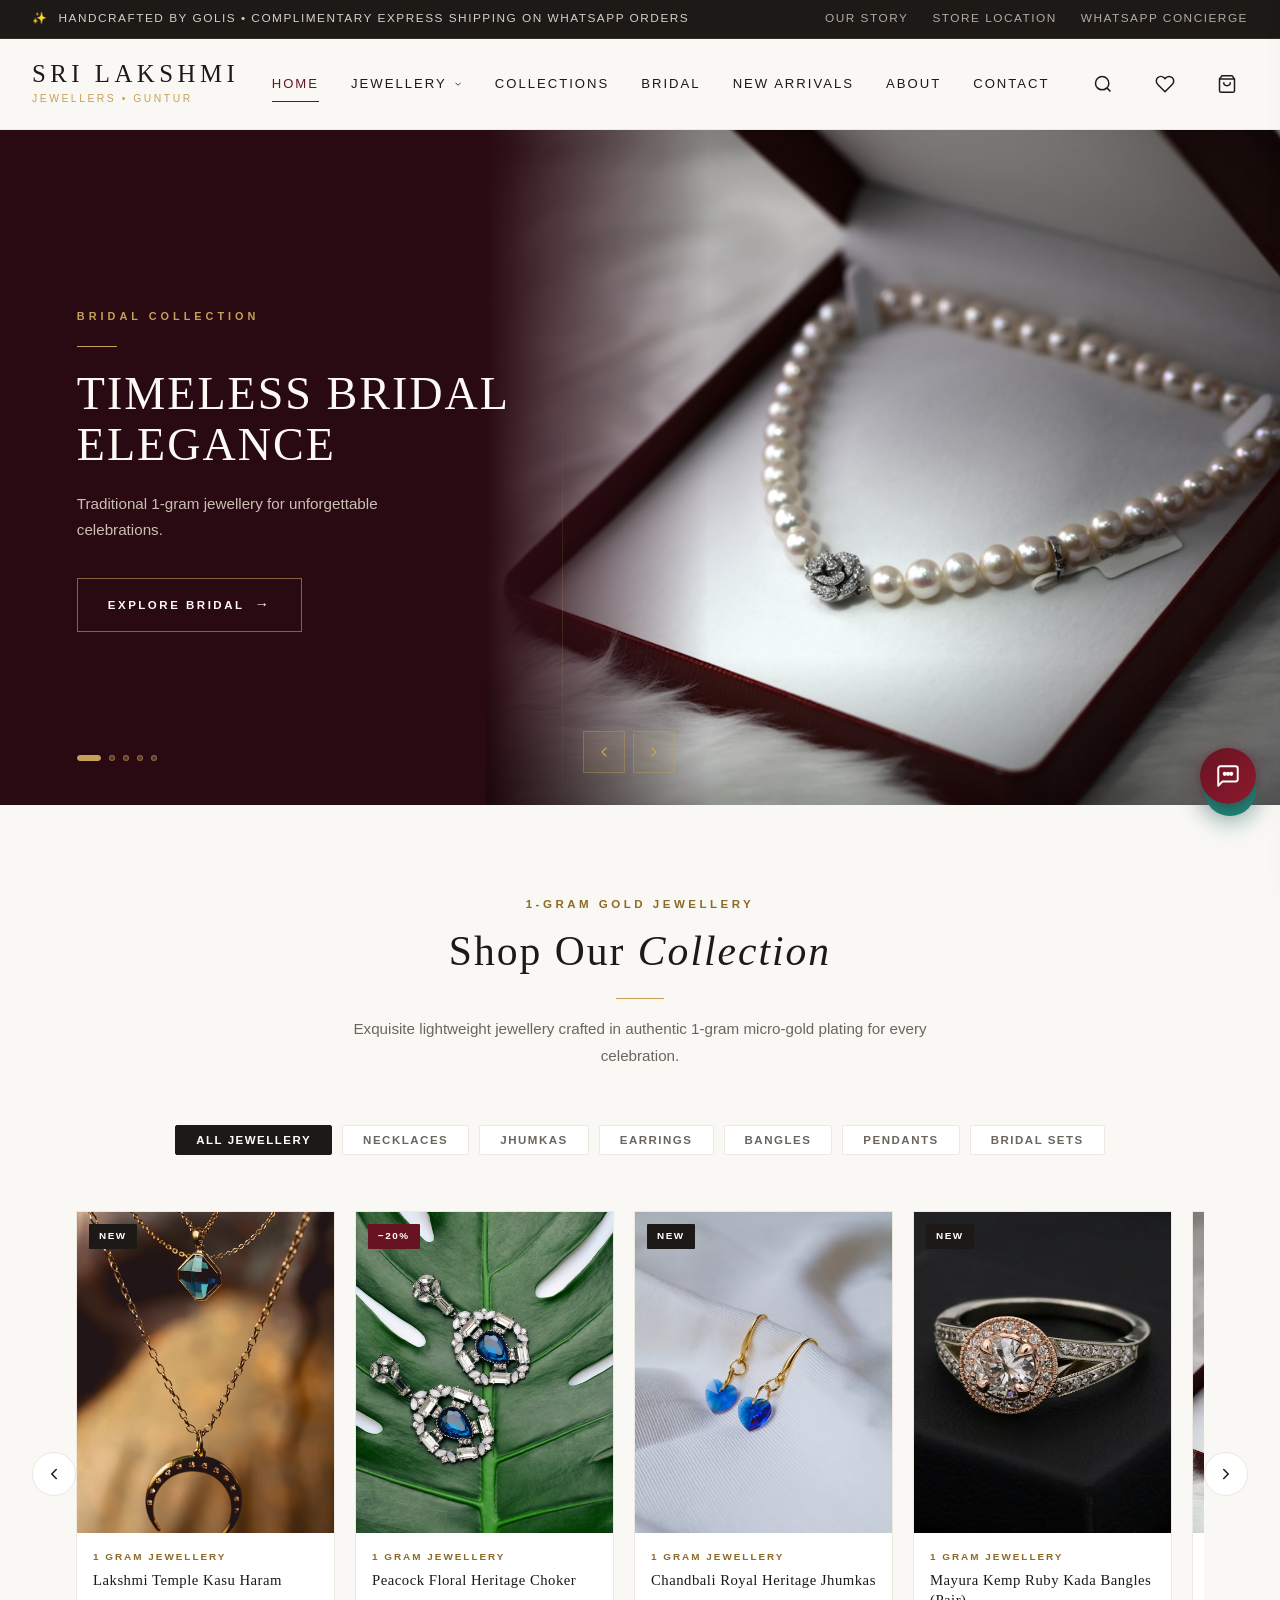
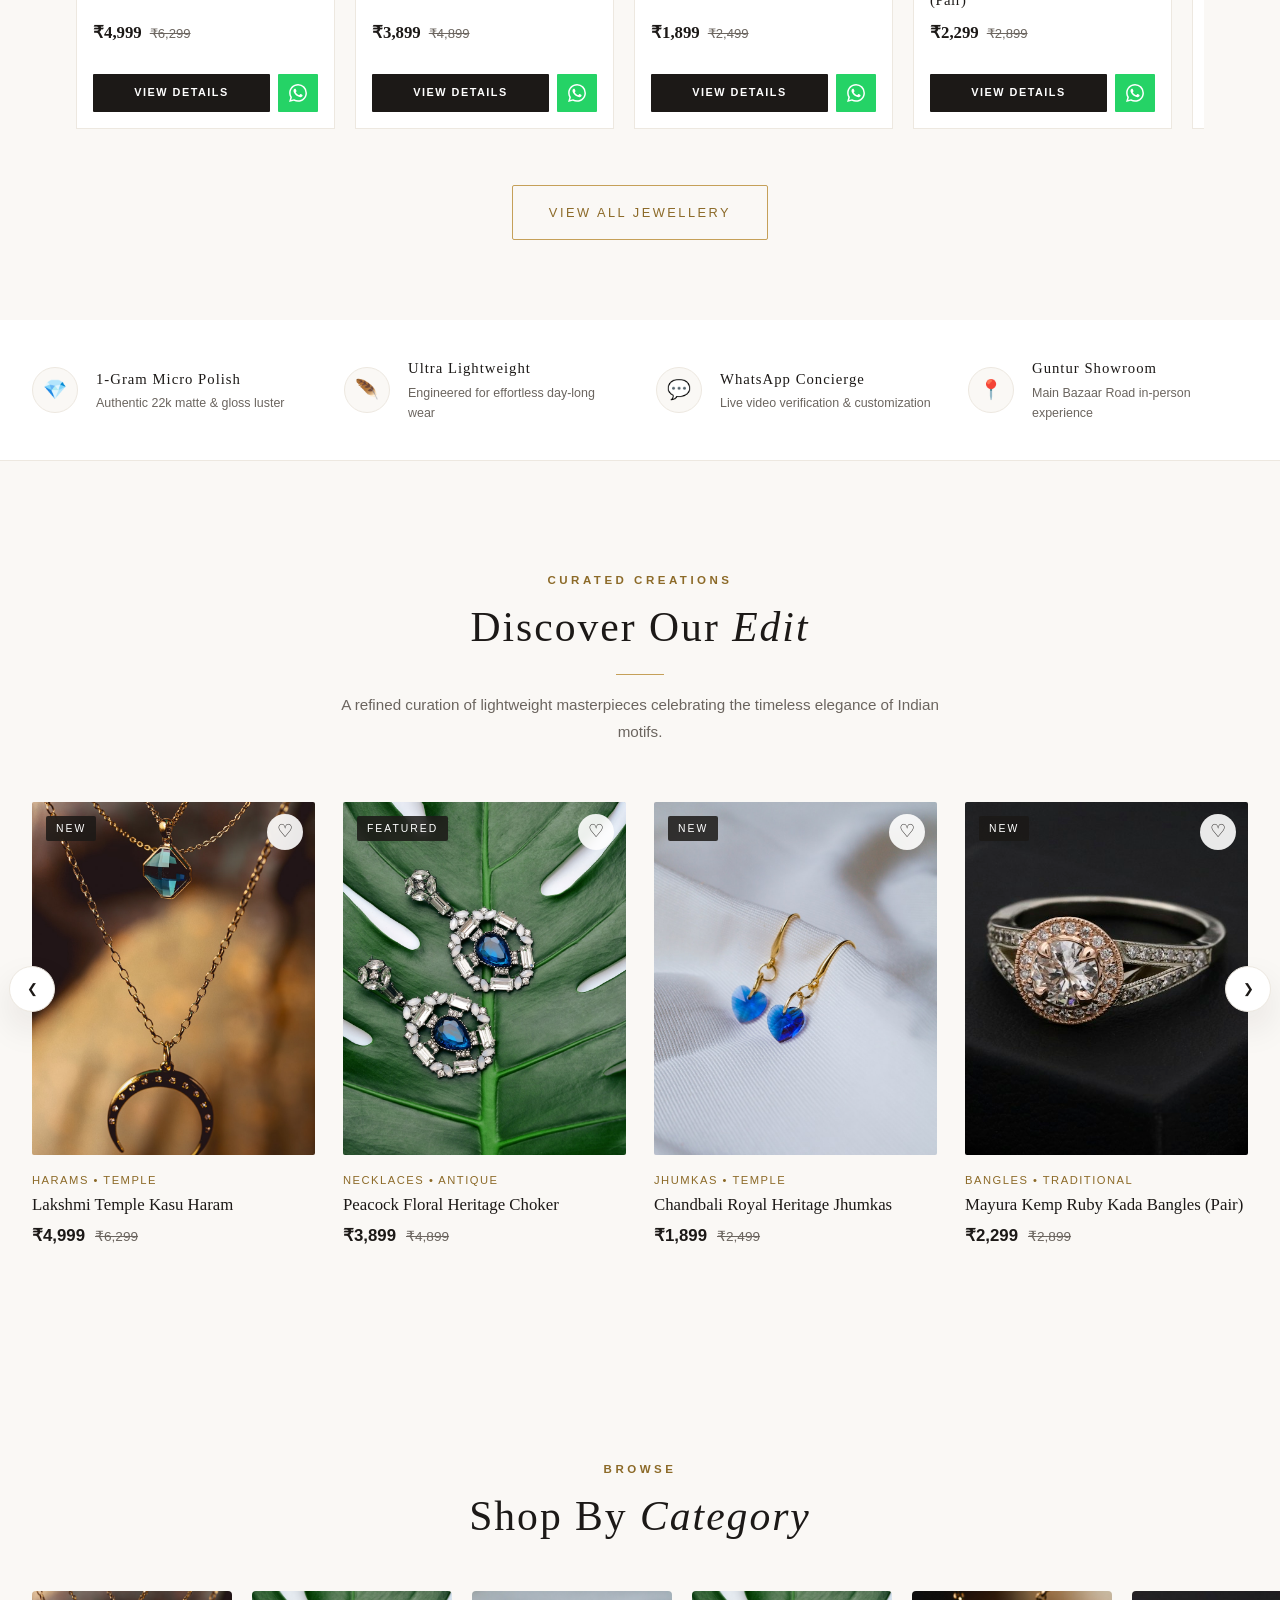
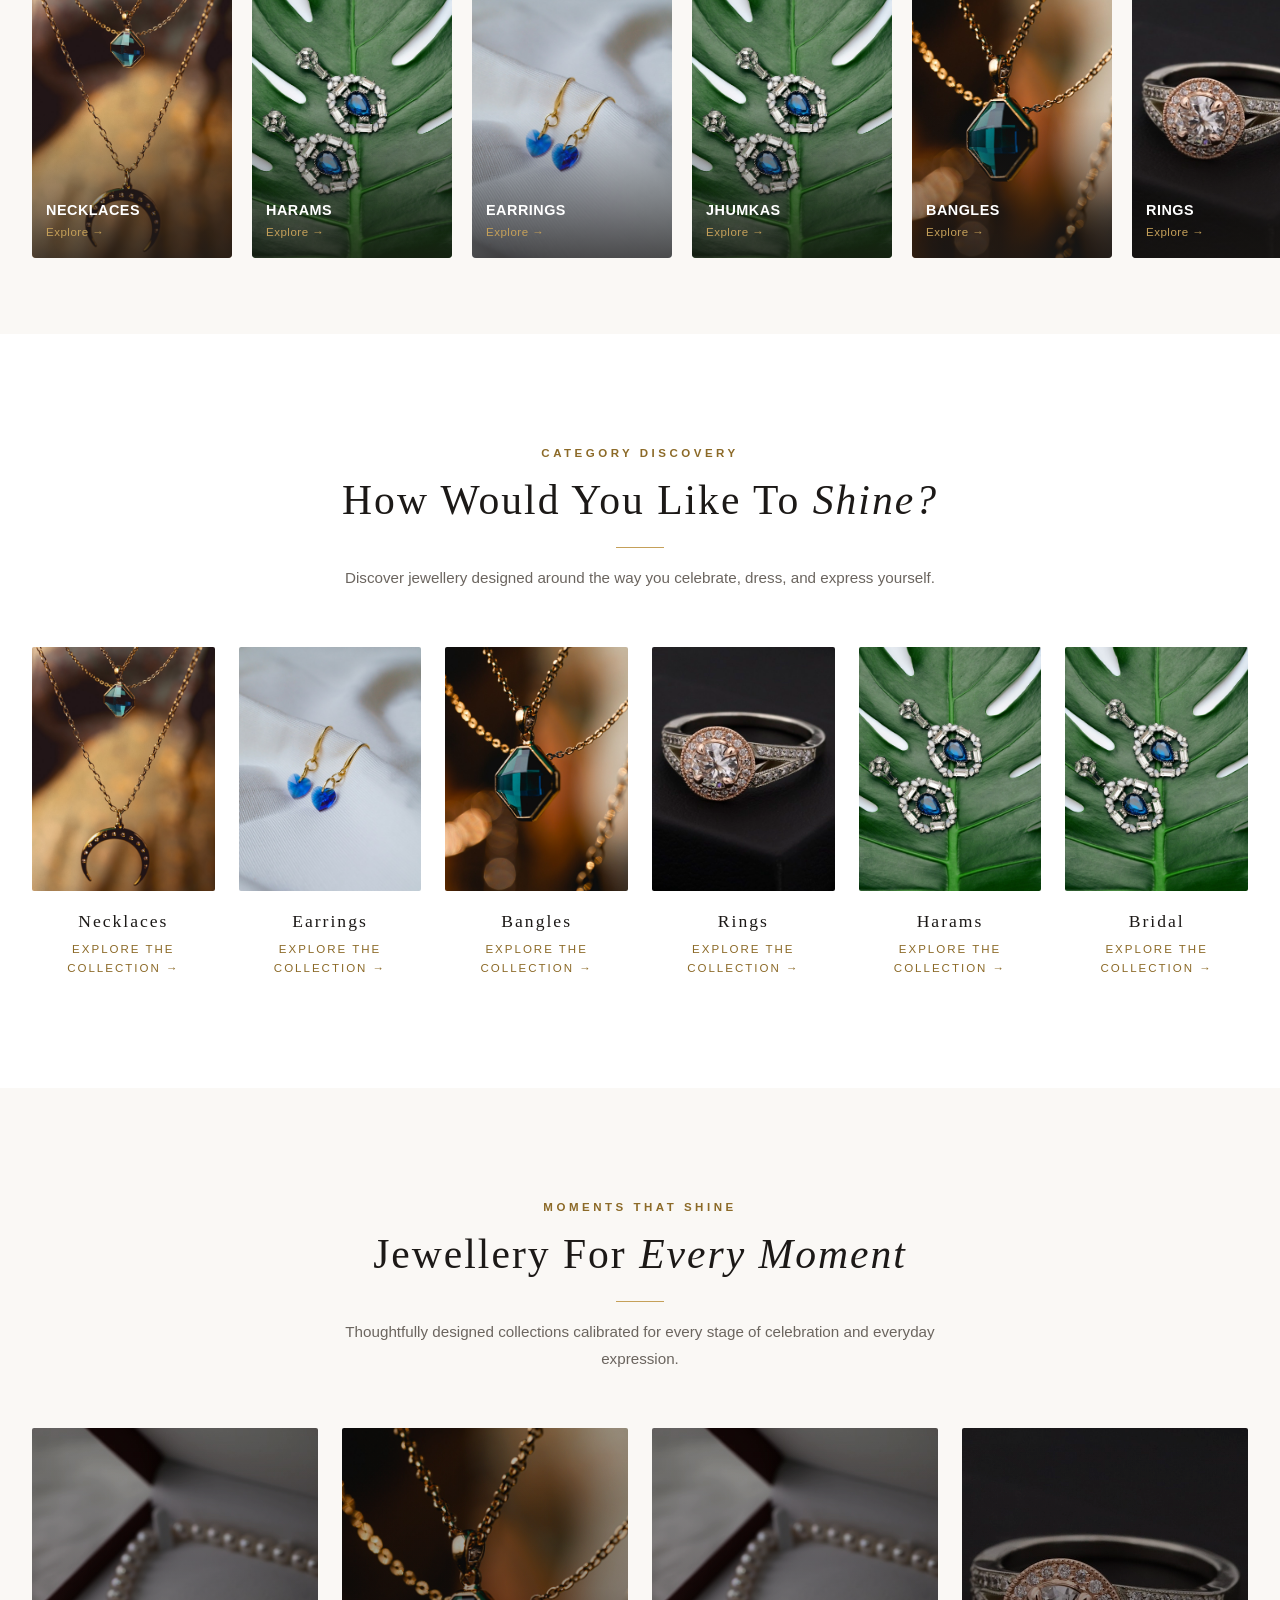
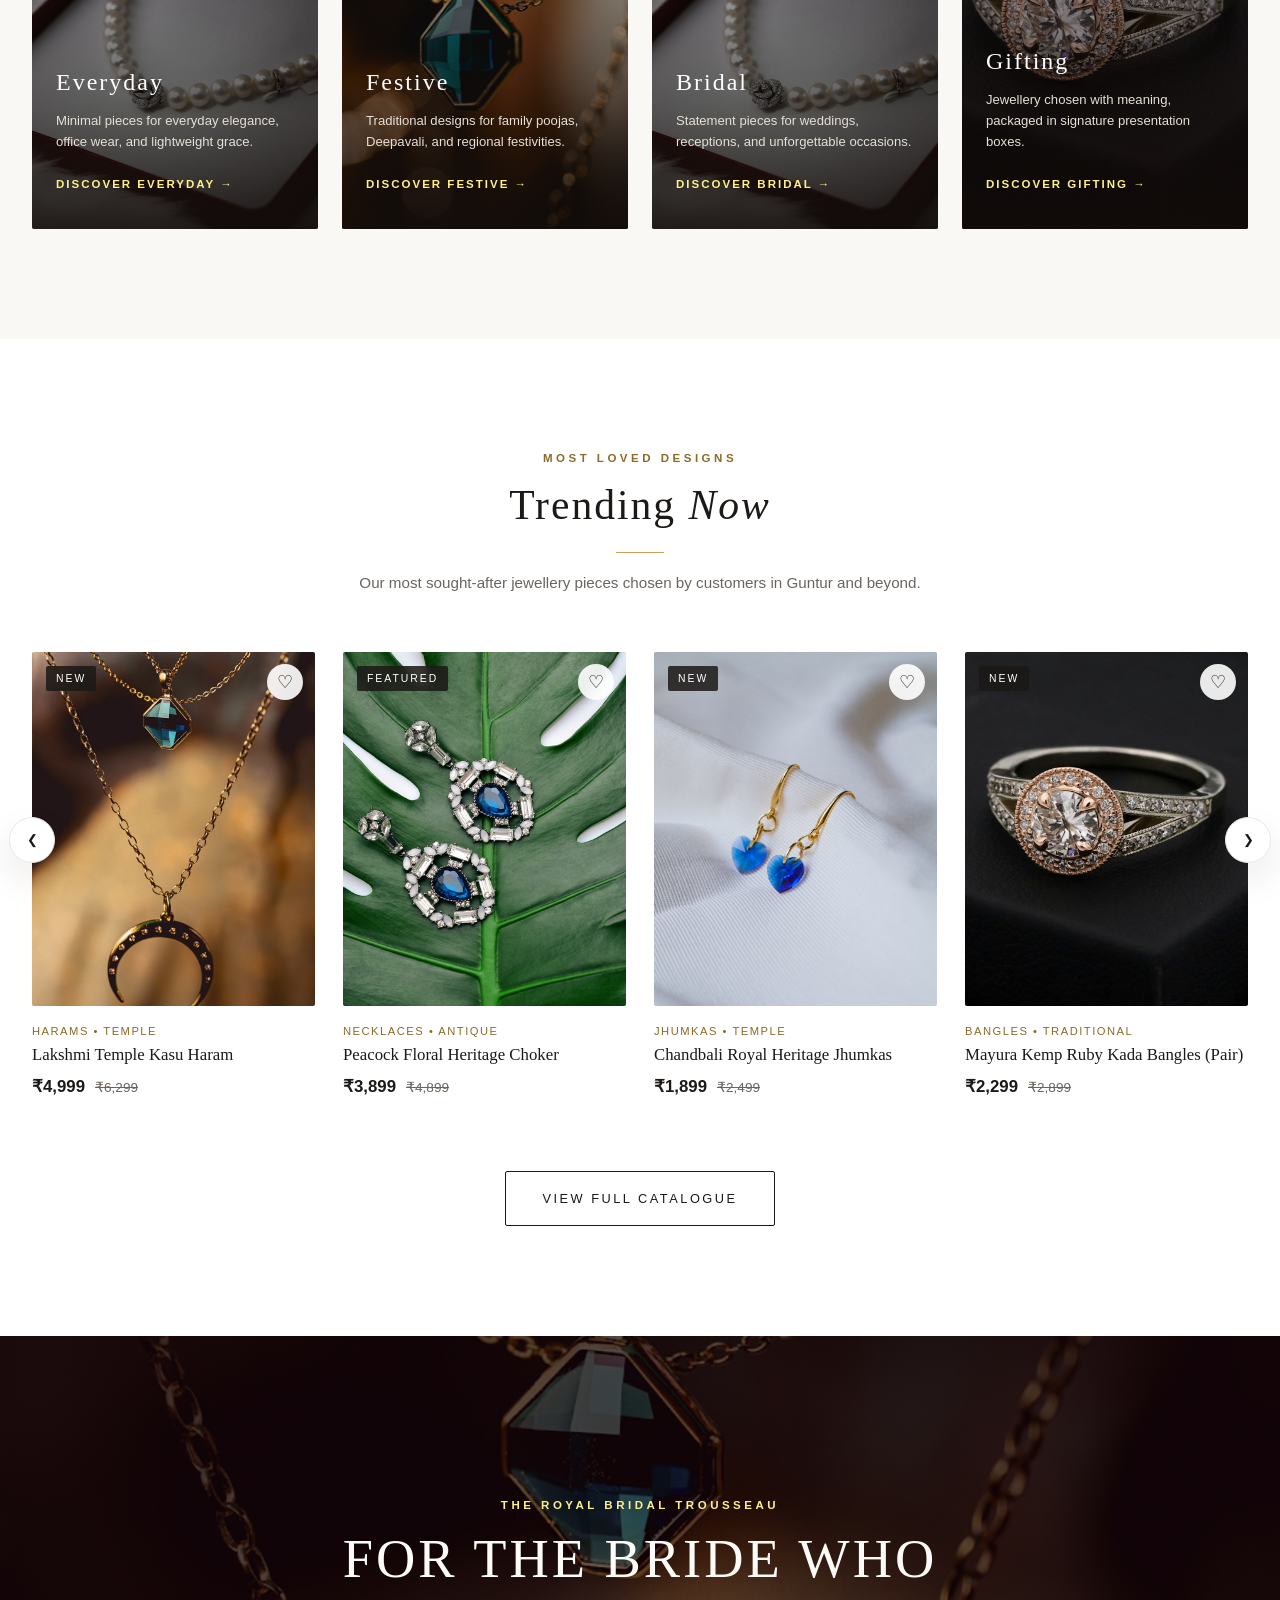
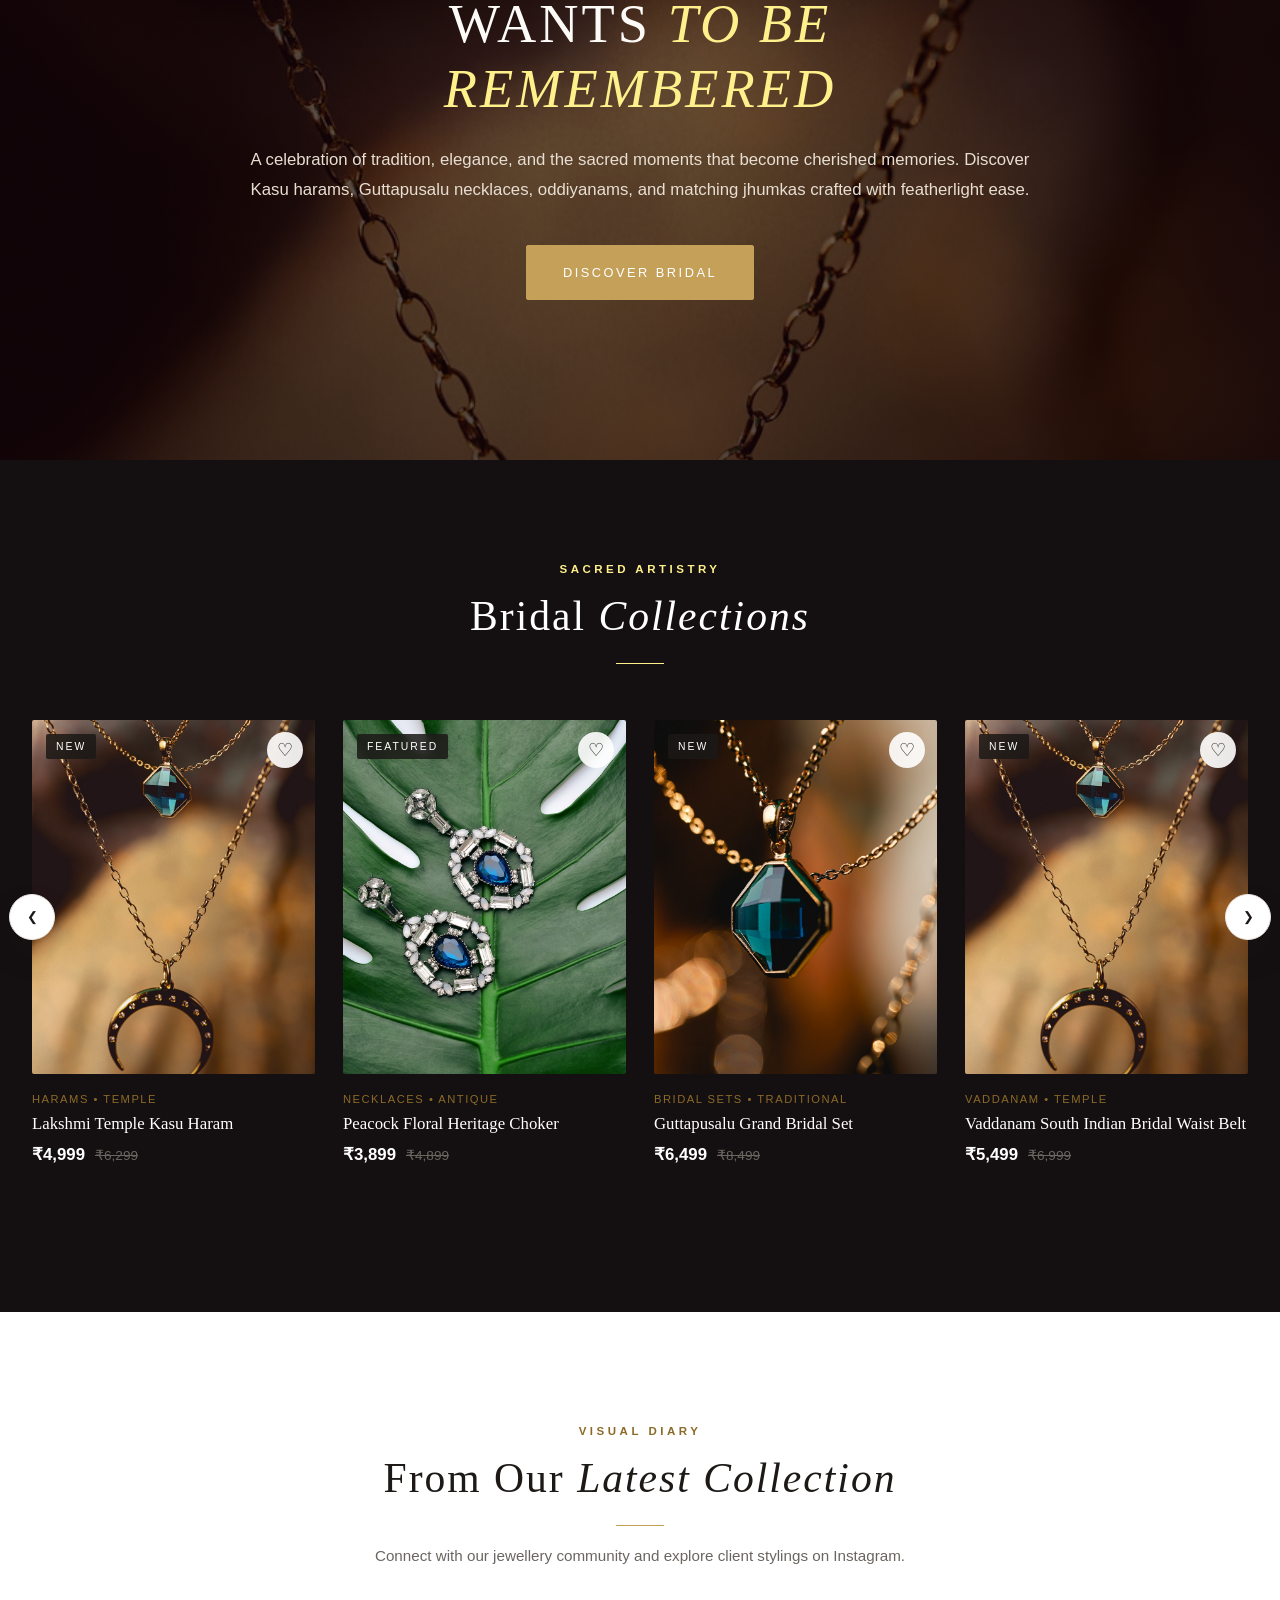
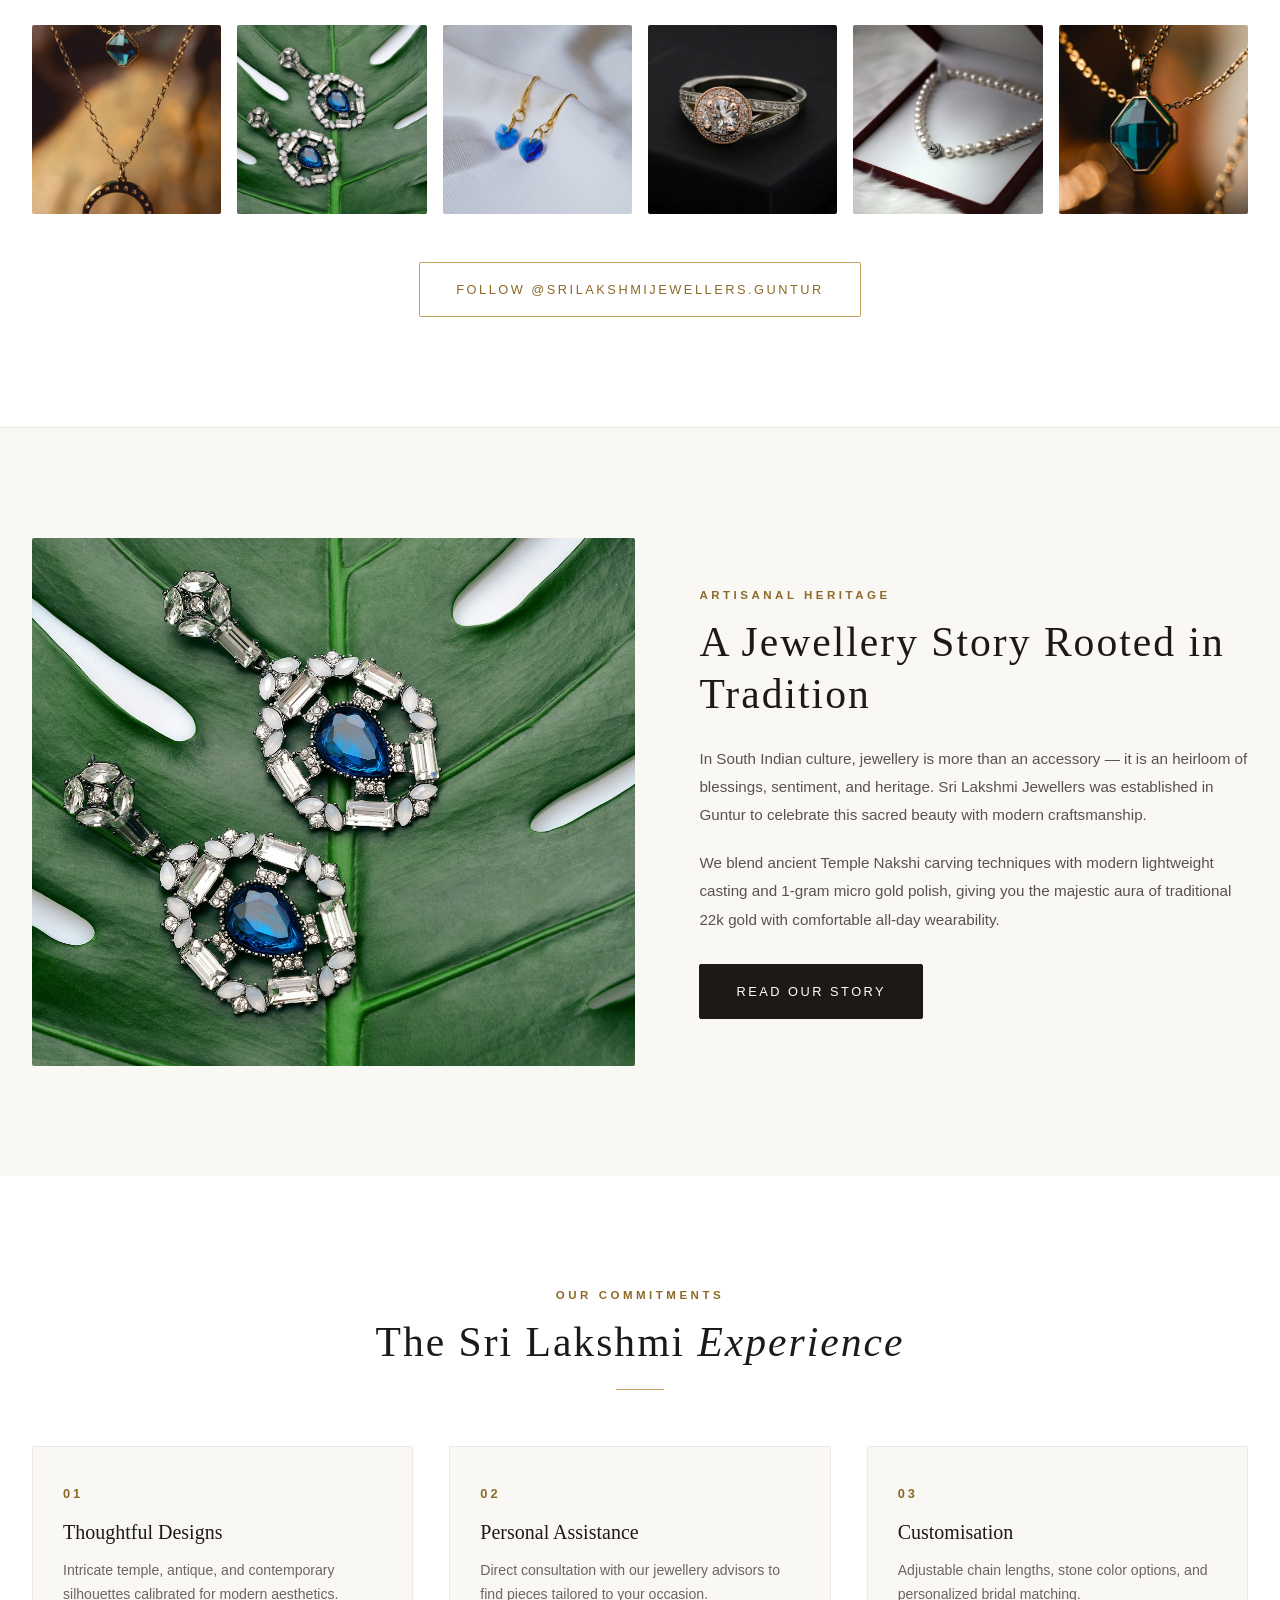
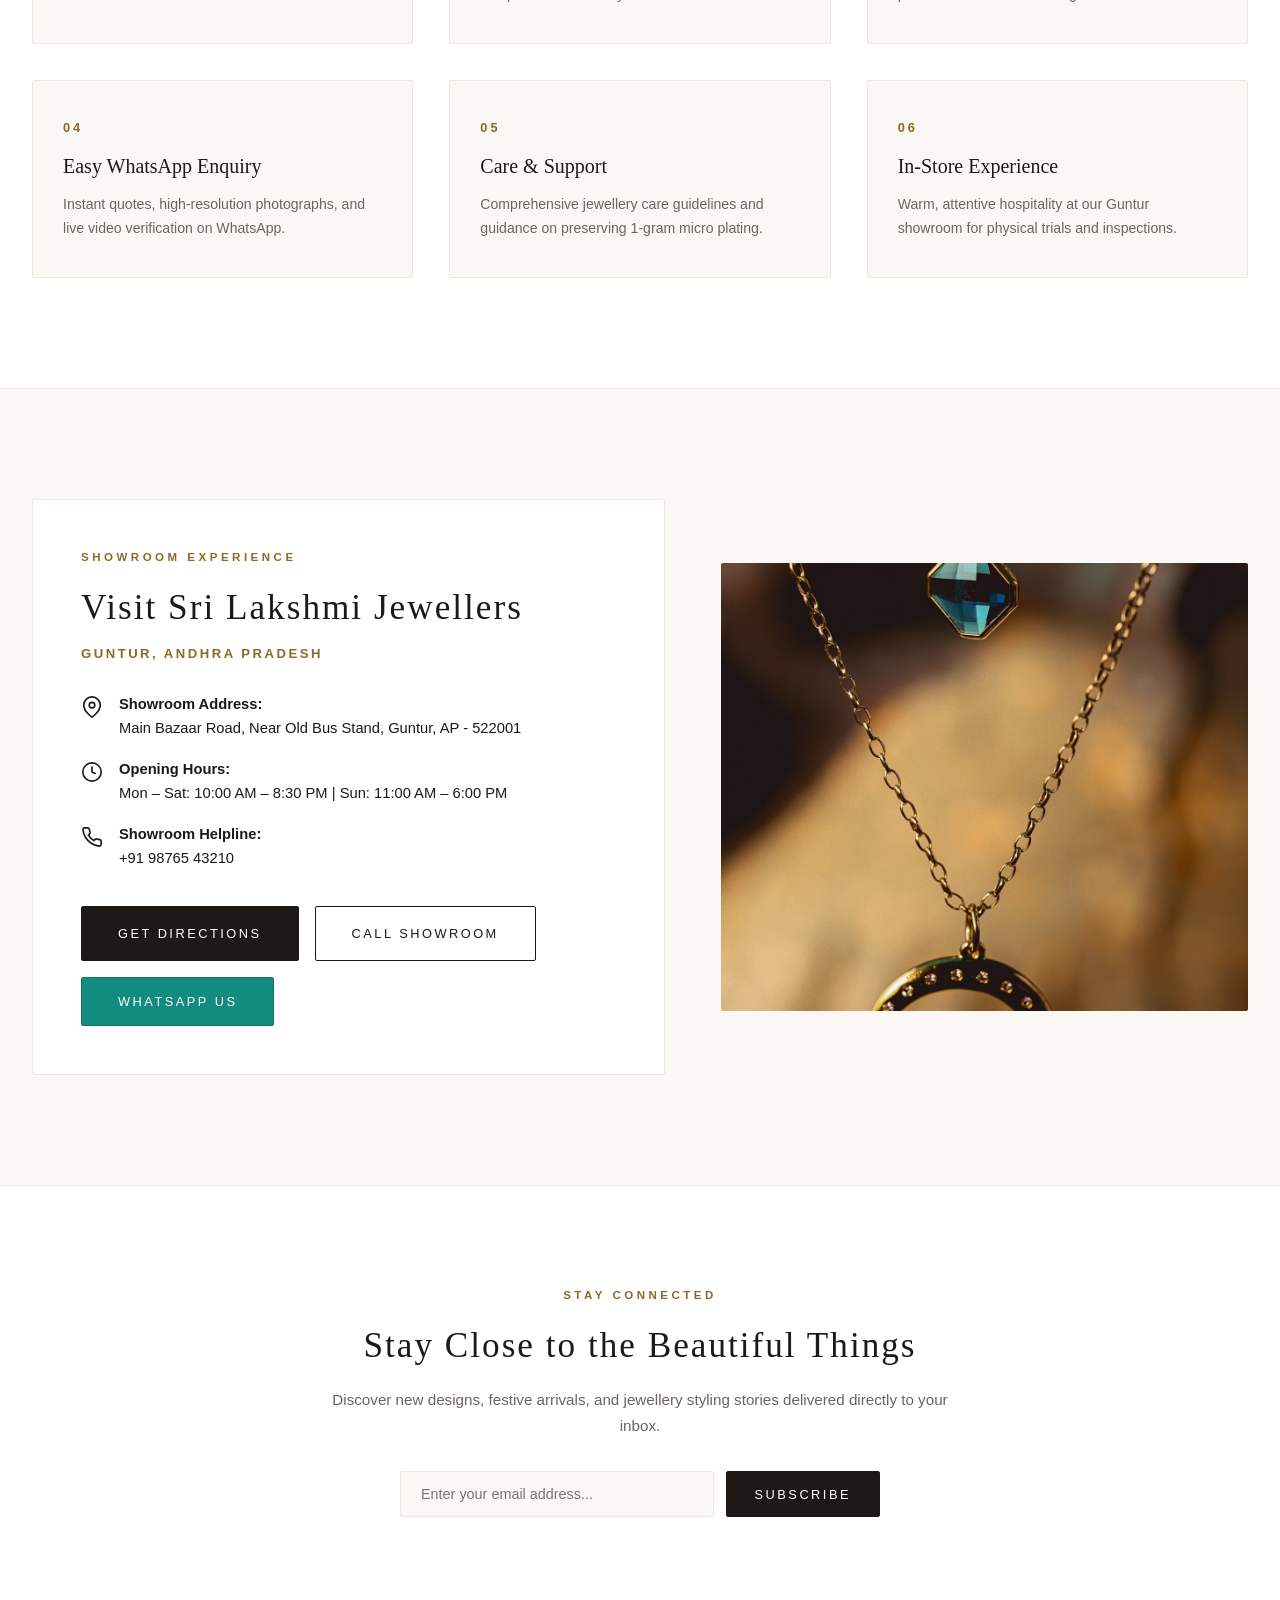
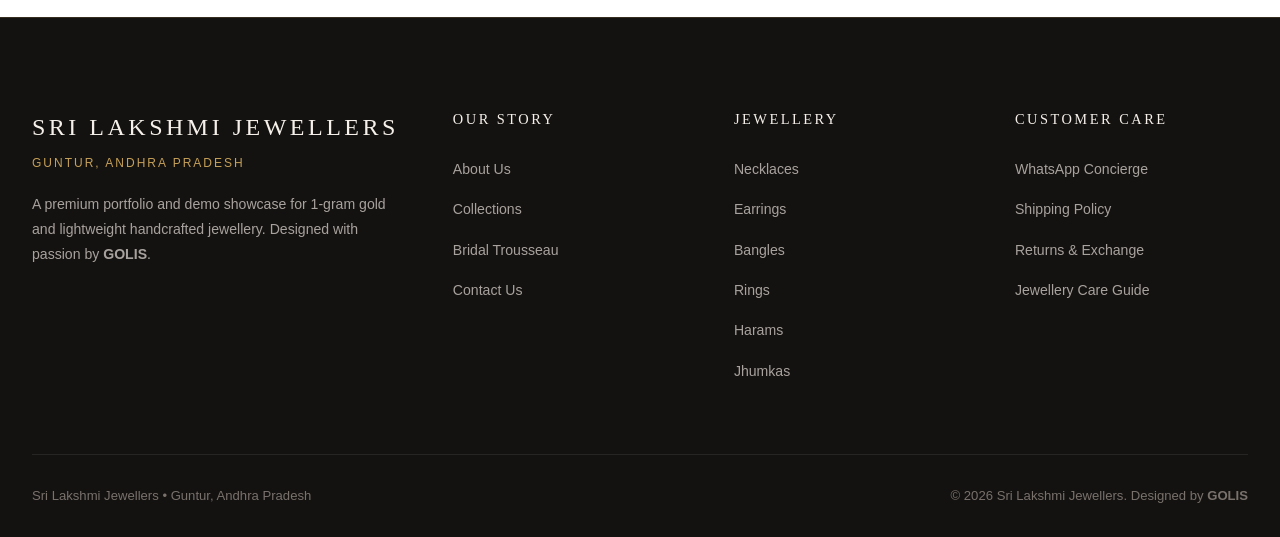
==== index.html @ 7b5bec9e "feat: premium jewellery hero carousel + Shop Our Collection product carousel - Replace generic hero " ====
<!DOCTYPE html>
<html lang="en">
<head>
    <meta charset="UTF-8">
    <meta name="viewport" content="width=device-width, initial-scale=1.0">
    <title>Sri Lakshmi Jewellers | 1-Gram & Lightweight Jewellery in Guntur</title>
    <meta name="description" content="Discover high-end 1-gram gold and lightweight handcrafted jewellery at Sri Lakshmi Jewellers in Guntur. Explore necklaces, harams, jhumkas, bridal sets, and temple designs.">
    
    <!-- Open Graph -->
    <meta property="og:title" content="Sri Lakshmi Jewellers | 1-Gram & Lightweight Jewellery in Guntur">
    <meta property="og:description" content="Timeless Indian luxury jewellery crafted for every celebration.">
    <meta property="og:type" content="website">
    <meta property="og:image" content="images/hero/hero-banner.jpg">
    <link rel="canonical" href="https://srilakshmijewellers.example.com/">

    <!-- Stylesheets -->
    <link rel="stylesheet" href="css/style.css">
    <link rel="stylesheet" href="css/home.css">
    <link rel="stylesheet" href="css/responsive.css">
    <link rel="stylesheet" href="css/chatbot.css">

    <!-- Schema.org Local Business Structured Data -->
    <script type="application/ld+json">
    {
      "@context": "https://schema.org",
      "@type": "JewelryStore",
      "name": "Sri Lakshmi Jewellers",
      "address": {
        "@type": "PostalAddress",
        "addressLocality": "Guntur",
        "addressRegion": "Andhra Pradesh",
        "addressCountry": "IN"
      },
      "priceRange": "₹₹",
      "currenciesAccepted": "INR"
    }
    </script>
</head>
<body>

    <!-- Top Announcement Bar -->
    <div class="top-bar">
        <div class="container top-bar-inner">
            <div class="top-bar-promo">
                <span>✨</span>
                <span>Handcrafted by GOLIS • Complimentary Express Shipping on WhatsApp Orders</span>
            </div>
            <div class="top-bar-links">
                <a href="about.html">Our Story</a>
                <a href="contact.html">Store Location</a>
                <a href="contact.html">WhatsApp Concierge</a>
            </div>
        </div>
    </div>

    <!-- Sticky Header -->
    <header class="site-header" id="siteHeader">
        <div class="container header-inner">
            <button type="button" class="mobile-nav-toggle" onclick="toggleMobileMenu()" aria-label="Toggle Navigation Menu">
                <svg width="24" height="24" viewBox="0 0 24 24" fill="none" stroke="currentColor" stroke-width="1.8">
                    <line x1="3" y1="12" x2="21" y2="12"></line>
                    <line x1="3" y1="6" x2="21" y2="6"></line>
                    <line x1="3" y1="18" x2="21" y2="18"></line>
                </svg>
            </button>

            <!-- Brand Logo -->
            <a href="index.html" class="brand-logo">
                <span class="brand-name">SRI LAKSHMI</span>
                <span class="brand-tagline">Jewellers • Guntur</span>
            </a>

            <!-- Desktop Navigation -->
            <nav>
                <ul class="nav-menu" id="navMenu">
                    <li class="nav-item">
                        <a href="index.html" class="nav-link active">Home</a>
                    </li>
                    <li class="nav-item nav-item-has-mega">
                        <a href="jewellery.html" class="nav-link">
                            Jewellery
                            <svg width="10" height="10" viewBox="0 0 24 24" fill="none" stroke="currentColor" stroke-width="2"><path d="M6 9l6 6 6-6"/></svg>
                        </a>
                        
                        <!-- Mega Navigation Menu -->
                        <div class="mega-menu">
                            <div class="mega-column">
                                <h4>By Category</h4>
                                <ul>
                                    <li><a href="jewellery.html?category=Necklaces">Necklaces</a></li>
                                    <li><a href="jewellery.html?category=Harams">Harams</a></li>
                                    <li><a href="jewellery.html?category=Chokers">Chokers</a></li>
                                    <li><a href="jewellery.html?category=Earrings">Earrings</a></li>
                                    <li><a href="jewellery.html?category=Jhumkas">Jhumkas</a></li>
                                    <li><a href="jewellery.html?category=Bangles">Bangles</a></li>
                                    <li><a href="jewellery.html?category=Bracelets">Bracelets</a></li>
                                    <li><a href="jewellery.html?category=Rings">Rings</a></li>
                                    <li><a href="jewellery.html?category=Chains">Chains</a></li>
                                    <li><a href="jewellery.html?category=Pendants">Pendants</a></li>
                                    <li><a href="jewellery.html?category=Vaddanam">Vaddanam</a></li>
                                    <li><a href="jewellery.html?category=Bridal%20Sets">Bridal Sets</a></li>
                                </ul>
                            </div>

                            <div class="mega-column">
                                <h4>By Style</h4>
                                <ul>
                                    <li><a href="jewellery.html?style=Traditional">Traditional</a></li>
                                    <li><a href="jewellery.html?style=Temple">Temple Nakshi</a></li>
                                    <li><a href="jewellery.html?style=Antique">Antique Polish</a></li>
                                    <li><a href="jewellery.html?style=Contemporary">Contemporary</a></li>
                                    <li><a href="jewellery.html?style=Modern">Modern Daily</a></li>
                                    <li><a href="jewellery.html?style=Lightweight">Lightweight</a></li>
                                </ul>
                            </div>

                            <div class="mega-column">
                                <h4>By Occasion</h4>
                                <ul>
                                    <li><a href="jewellery.html?occasion=Daily">Daily Wear</a></li>
                                    <li><a href="jewellery.html?occasion=Festive">Festive Poojas</a></li>
                                    <li><a href="jewellery.html?occasion=Wedding">Wedding Grand</a></li>
                                    <li><a href="jewellery.html?occasion=Bridal">Bridal Muhurtham</a></li>
                                    <li><a href="jewellery.html?occasion=Party">Cocktail &amp; Party</a></li>
                                    <li><a href="jewellery.html?occasion=Gifting">Thoughtful Gifting</a></li>
                                </ul>
                            </div>

                            <div class="mega-column">
                                <h4>By Price</h4>
                                <ul>
                                    <li><a href="jewellery.html?price=under_1000">Under ₹1,000</a></li>
                                    <li><a href="jewellery.html?price=1000_2500">₹1,000 – ₹2,500</a></li>
                                    <li><a href="jewellery.html?price=2500_5000">₹2,500 – ₹5,000</a></li>
                                    <li><a href="jewellery.html?price=5000_10000">₹5,000 – ₹10,000</a></li>
                                    <li><a href="jewellery.html?price=above_10000">Above ₹10,000</a></li>
                                </ul>
                            </div>

                            <div class="mega-featured-card">
                                <div class="mega-featured-card-img-wrap">
                                    <img src="images/categories/necklaces.jpg" alt="Bridal Jewellery Collection">
                                </div>
                                <div class="mega-featured-card-body">
                                    <h5>Bridal Collection</h5>
                                    <p>Traditional elegance for your most special moments.</p>
                                    <a href="bridal.html" class="btn btn-outline-gold" style="font-size: 0.7rem; padding: 8px 14px;">Explore Bridal</a>
                                </div>
                            </div>
                        </div>
                    </li>

                    <li class="nav-item">
                        <a href="jewellery.html?collection=Signature" class="nav-link">Collections</a>
                    </li>
                    <li class="nav-item">
                        <a href="bridal.html" class="nav-link">Bridal</a>
                    </li>
                    <li class="nav-item">
                        <a href="jewellery.html?sort=newest" class="nav-link">New Arrivals</a>
                    </li>
                    <li class="nav-item">
                        <a href="about.html" class="nav-link">About</a>
                    </li>
                    <li class="nav-item">
                        <a href="contact.html" class="nav-link">Contact</a>
                    </li>
                </ul>
            </nav>

            <!-- Action Icons -->
            <div class="header-actions">
                <button type="button" class="action-btn open-search-btn" aria-label="Search Catalogue">
                    <svg width="20" height="20" viewBox="0 0 24 24" fill="none" stroke="currentColor" stroke-width="1.8">
                        <circle cx="11" cy="11" r="8"></circle>
                        <line x1="21" y1="21" x2="16.65" y2="16.65"></line>
                    </svg>
                </button>

                <a href="jewellery.html" class="action-btn" aria-label="Wishlist">
                    <svg width="20" height="20" viewBox="0 0 24 24" fill="none" stroke="currentColor" stroke-width="1.8">
                        <path d="M20.84 4.61a5.5 5.5 0 0 0-7.78 0L12 5.67l-1.06-1.06a5.5 5.5 0 0 0-7.78 7.78l1.06 1.06L12 21.23l7.78-7.78 1.06-1.06a5.5 5.5 0 0 0 0-7.78z"></path>
                    </svg>
                    <span class="action-badge wishlist-badge-count" style="display: none;">0</span>
                </a>

                <button type="button" class="action-btn" onclick="openCartDrawer()" aria-label="Shopping Bag">
                    <svg width="20" height="20" viewBox="0 0 24 24" fill="none" stroke="currentColor" stroke-width="1.8">
                        <path d="M6 2L3 6v14a2 2 0 0 0 2 2h14a2 2 0 0 0 2-2V6l-3-4z"></path>
                        <line x1="3" y1="6" x2="21" y2="6"></line>
                        <path d="M16 10a4 4 0 0 1-8 0"></path>
                    </svg>
                    <span class="action-badge cart-badge-count" style="display: none;">0</span>
                </button>
            </div>
        </div>
    </header>

    <main>
        <!-- ================================================================
             PREMIUM JEWELLERY HERO CAROUSEL
             Slides injected by js/carousel.js
             ================================================================ -->
        <section class="hero-carousel" id="heroCarousel" aria-label="Premium 1-gram jewellery collection">
            <div class="hc-track" id="hcTrack">
                <!-- Slides built dynamically by carousel.js -->
            </div>

            <!-- Navigation Arrows -->
            <button class="hc-arrow hc-prev" aria-label="Previous slide">
                <svg viewBox="0 0 24 24" fill="none" stroke="currentColor" stroke-width="2" stroke-linecap="round" stroke-linejoin="round"><polyline points="15 18 9 12 15 6"></polyline></svg>
            </button>
            <button class="hc-arrow hc-next" aria-label="Next slide">
                <svg viewBox="0 0 24 24" fill="none" stroke="currentColor" stroke-width="2" stroke-linecap="round" stroke-linejoin="round"><polyline points="9 6 15 12 9 18"></polyline></svg>
            </button>

            <!-- Dot Indicators -->
            <div class="hc-dots" role="tablist" aria-label="Slide indicators">
                <!-- Populated by carousel.js -->
            </div>
        </section>

        <!-- ================================================================
             SHOP OUR COLLECTION — Horizontal Product Carousel
             ================================================================ -->
        <section class="shop-collection-section" id="shopCollection">
            <div class="container">
                <div class="section-header">
                    <span class="section-subtitle">1-Gram Gold Jewellery</span>
                    <h2 class="section-title">Shop Our <span>Collection</span></h2>
                    <div class="section-divider"></div>
                    <p class="section-desc">Exquisite lightweight jewellery crafted in authentic 1-gram micro-gold plating for every celebration.</p>
                </div>

                <!-- Category Filter Pills -->
                <div class="collection-filter-bar" id="collectionFilterBar">
                    <button class="col-filter-btn active" data-filter="all">All Jewellery</button>
                    <button class="col-filter-btn" data-filter="Necklaces">Necklaces</button>
                    <button class="col-filter-btn" data-filter="Jhumkas">Jhumkas</button>
                    <button class="col-filter-btn" data-filter="Earrings">Earrings</button>
                    <button class="col-filter-btn" data-filter="Bangles">Bangles</button>
                    <button class="col-filter-btn" data-filter="Pendants">Pendants</button>
                    <button class="col-filter-btn" data-filter="Bridal Sets">Bridal Sets</button>
                </div>

                <!-- Product Carousel -->
                <div class="col-carousel-outer">
                    <button type="button" class="col-nav-btn col-nav-prev" id="colNavPrev" aria-label="Previous products">
                        <svg viewBox="0 0 24 24" fill="none" stroke="currentColor" stroke-width="2" stroke-linecap="round" stroke-linejoin="round"><polyline points="15 18 9 12 15 6"></polyline></svg>
                    </button>
                    <div class="col-carousel-track" id="collectionTrack">
                        <!-- Populated by app.js using products.js data -->
                    </div>
                    <button type="button" class="col-nav-btn col-nav-next" id="colNavNext" aria-label="Next products">
                        <svg viewBox="0 0 24 24" fill="none" stroke="currentColor" stroke-width="2" stroke-linecap="round" stroke-linejoin="round"><polyline points="9 6 15 12 9 18"></polyline></svg>
                    </button>
                </div>

                <div class="collection-view-all">
                    <a href="jewellery.html" class="btn btn-outline-gold">View All Jewellery</a>
                </div>
            </div>
        </section>

        <!-- Brand Trust Feature Bar -->
        <section class="features-bar">
            <div class="container">
                <div class="features-grid">
                    <div class="feature-item">
                        <div class="feature-icon-box">💎</div>
                        <div class="feature-text">
                            <h6>1-Gram Micro Polish</h6>
                            <p>Authentic 22k matte &amp; gloss luster</p>
                        </div>
                    </div>
                    <div class="feature-item">
                        <div class="feature-icon-box">🪶</div>
                        <div class="feature-text">
                            <h6>Ultra Lightweight</h6>
                            <p>Engineered for effortless day-long wear</p>
                        </div>
                    </div>
                    <div class="feature-item">
                        <div class="feature-icon-box">💬</div>
                        <div class="feature-text">
                            <h6>WhatsApp Concierge</h6>
                            <p>Live video verification &amp; customization</p>
                        </div>
                    </div>
                    <div class="feature-item">
                        <div class="feature-icon-box">📍</div>
                        <div class="feature-text">
                            <h6>Guntur Showroom</h6>
                            <p>Main Bazaar Road in-person experience</p>
                        </div>
                    </div>
                </div>
            </div>
        </section>

        <!-- 8. Featured Product Strip: "Discover Our Edit" Carousel -->
        <section class="featured-edit-section">
            <div class="container">
                <div class="section-header">
                    <span class="section-subtitle">Curated Creations</span>
                    <h2 class="section-title">Discover Our <span>Edit</span></h2>
                    <div class="section-divider"></div>
                    <p class="section-desc">A refined curation of lightweight masterpieces celebrating the timeless elegance of Indian motifs.</p>
                </div>

                <div class="carousel-wrapper">
                    <button type="button" class="carousel-nav-btn carousel-nav-prev" onclick="scrollCarousel('featuredEditTrack', -1)" aria-label="Previous Products">&#10094;</button>
                    <div class="carousel-track" id="featuredEditTrack">
                        <!-- Populated by products.js / app.js -->
                    </div>
                    <button type="button" class="carousel-nav-btn carousel-nav-next" onclick="scrollCarousel('featuredEditTrack', 1)" aria-label="Next Products">&#10095;</button>
                </div>
            </div>
        </section>

        <!-- Category Scroll Carousel -->
        <section class="cat-carousel-section">
            <div class="container">
                <div class="section-header">
                    <span class="section-subtitle">Browse</span>
                    <h2 class="section-title">Shop By <span>Category</span></h2>
                </div>
            </div>
            <div class="cat-scroll-wrap">
                <div class="cat-track" id="catTrack">
                    <a href="jewellery.html?category=Necklaces" class="cat-card">
                        <img src="images/categories/necklaces.jpg" alt="Necklaces" class="cat-card-img" loading="lazy">
                        <div class="cat-card-overlay"></div>
                        <div class="cat-card-label">
                            <span class="cat-card-name">Necklaces</span>
                            <span class="cat-card-explore">Explore &rarr;</span>
                        </div>
                    </a>
                    <a href="jewellery.html?category=Harams" class="cat-card">
                        <img src="images/categories/harams.jpg" alt="Harams" class="cat-card-img" loading="lazy">
                        <div class="cat-card-overlay"></div>
                        <div class="cat-card-label">
                            <span class="cat-card-name">Harams</span>
                            <span class="cat-card-explore">Explore &rarr;</span>
                        </div>
                    </a>
                    <a href="jewellery.html?category=Earrings" class="cat-card">
                        <img src="images/categories/earrings.jpg" alt="Earrings" class="cat-card-img" loading="lazy">
                        <div class="cat-card-overlay"></div>
                        <div class="cat-card-label">
                            <span class="cat-card-name">Earrings</span>
                            <span class="cat-card-explore">Explore &rarr;</span>
                        </div>
                    </a>
                    <a href="jewellery.html?category=Jhumkas" class="cat-card">
                        <img src="images/categories/jhumkas.jpg" alt="Jhumkas" class="cat-card-img" loading="lazy">
                        <div class="cat-card-overlay"></div>
                        <div class="cat-card-label">
                            <span class="cat-card-name">Jhumkas</span>
                            <span class="cat-card-explore">Explore &rarr;</span>
                        </div>
                    </a>
                    <a href="jewellery.html?category=Bangles" class="cat-card">
                        <img src="images/categories/bangles.jpg" alt="Bangles" class="cat-card-img" loading="lazy">
                        <div class="cat-card-overlay"></div>
                        <div class="cat-card-label">
                            <span class="cat-card-name">Bangles</span>
                            <span class="cat-card-explore">Explore &rarr;</span>
                        </div>
                    </a>
                    <a href="jewellery.html?category=Rings" class="cat-card">
                        <img src="images/categories/rings.jpg" alt="Rings" class="cat-card-img" loading="lazy">
                        <div class="cat-card-overlay"></div>
                        <div class="cat-card-label">
                            <span class="cat-card-name">Rings</span>
                            <span class="cat-card-explore">Explore &rarr;</span>
                        </div>
                    </a>
                    <a href="jewellery.html?category=Chains" class="cat-card">
                        <img src="images/categories/chains.jpg" alt="Chains" class="cat-card-img" loading="lazy">
                        <div class="cat-card-overlay"></div>
                        <div class="cat-card-label">
                            <span class="cat-card-name">Chains</span>
                            <span class="cat-card-explore">Explore &rarr;</span>
                        </div>
                    </a>
                    <a href="jewellery.html?category=Bridal%20Sets" class="cat-card">
                        <img src="images/categories/necklaces.jpg" alt="Bridal Sets" class="cat-card-img" loading="lazy">
                        <div class="cat-card-overlay"></div>
                        <div class="cat-card-label">
                            <span class="cat-card-name">Bridal Sets</span>
                            <span class="cat-card-explore">Explore &rarr;</span>
                        </div>
                    </a>
                </div>
            </div>
        </section>

        <!-- 9 & 10. "How Would You Like To Shine?" Category Discovery -->
        <section class="category-shine-section">
            <div class="container">
                <div class="section-header">
                    <span class="section-subtitle">Category Discovery</span>
                    <h2 class="section-title">How Would You Like To <span>Shine?</span></h2>
                    <div class="section-divider"></div>
                    <p class="section-desc">Discover jewellery designed around the way you celebrate, dress, and express yourself.</p>
                </div>

                <div class="category-editorial-grid">
                    <a href="jewellery.html?category=Necklaces" class="category-editorial-tile">
                        <div class="category-tile-media">
                            <img src="images/categories/necklaces.jpg" alt="Necklaces" loading="lazy">
                        </div>
                        <h3 class="category-tile-name">Necklaces</h3>
                        <span class="category-tile-link">Explore the collection &rarr;</span>
                    </a>

                    <a href="jewellery.html?category=Earrings" class="category-editorial-tile">
                        <div class="category-tile-media">
                            <img src="images/categories/earrings.jpg" alt="Earrings" loading="lazy">
                        </div>
                        <h3 class="category-tile-name">Earrings</h3>
                        <span class="category-tile-link">Explore the collection &rarr;</span>
                    </a>

                    <a href="jewellery.html?category=Bangles" class="category-editorial-tile">
                        <div class="category-tile-media">
                            <img src="images/categories/bangles.jpg" alt="Bangles" loading="lazy">
                        </div>
                        <h3 class="category-tile-name">Bangles</h3>
                        <span class="category-tile-link">Explore the collection &rarr;</span>
                    </a>

                    <a href="jewellery.html?category=Rings" class="category-editorial-tile">
                        <div class="category-tile-media">
                            <img src="images/categories/rings.jpg" alt="Rings" loading="lazy">
                        </div>
                        <h3 class="category-tile-name">Rings</h3>
                        <span class="category-tile-link">Explore the collection &rarr;</span>
                    </a>

                    <a href="jewellery.html?category=Harams" class="category-editorial-tile">
                        <div class="category-tile-media">
                            <img src="images/categories/harams.jpg" alt="Harams" loading="lazy">
                        </div>
                        <h3 class="category-tile-name">Harams</h3>
                        <span class="category-tile-link">Explore the collection &rarr;</span>
                    </a>

                    <a href="bridal.html" class="category-editorial-tile">
                        <div class="category-tile-media">
                            <img src="images/categories/harams.jpg" alt="Bridal Sets" loading="lazy">
                        </div>
                        <h3 class="category-tile-name">Bridal</h3>
                        <span class="category-tile-link">Explore the collection &rarr;</span>
                    </a>
                </div>
            </div>
        </section>

        <!-- 11. "Shop By Moment" (Everyday, Festive, Bridal, Gifting) -->
        <section class="moments-section">
            <div class="container">
                <div class="section-header">
                    <span class="section-subtitle">Moments That Shine</span>
                    <h2 class="section-title">Jewellery For <span>Every Moment</span></h2>
                    <div class="section-divider"></div>
                    <p class="section-desc">Thoughtfully designed collections calibrated for every stage of celebration and everyday expression.</p>
                </div>

                <div class="moments-grid">
                    <div class="moment-card">
                        <img src="images/hero/everyday.jpg" alt="Everyday Jewellery" class="moment-card-bg" loading="lazy">
                        <div class="moment-card-overlay"></div>
                        <div class="moment-card-content">
                            <h3 class="moment-card-title">Everyday</h3>
                            <p class="moment-card-desc">Minimal pieces for everyday elegance, office wear, and lightweight grace.</p>
                            <a href="jewellery.html?occasion=Daily" class="moment-card-btn">Discover Everyday &rarr;</a>
                        </div>
                    </div>

                    <div class="moment-card">
                        <img src="images/hero/festive.jpg" alt="Festive Jewellery" class="moment-card-bg" loading="lazy">
                        <div class="moment-card-overlay"></div>
                        <div class="moment-card-content">
                            <h3 class="moment-card-title">Festive</h3>
                            <p class="moment-card-desc">Traditional designs for family poojas, Deepavali, and regional festivities.</p>
                            <a href="jewellery.html?occasion=Festive" class="moment-card-btn">Discover Festive &rarr;</a>
                        </div>
                    </div>

                    <div class="moment-card">
                        <img src="images/hero/everyday.jpg" alt="Bridal Jewellery" class="moment-card-bg" loading="lazy">
                        <div class="moment-card-overlay"></div>
                        <div class="moment-card-content">
                            <h3 class="moment-card-title">Bridal</h3>
                            <p class="moment-card-desc">Statement pieces for weddings, receptions, and unforgettable occasions.</p>
                            <a href="bridal.html" class="moment-card-btn">Discover Bridal &rarr;</a>
                        </div>
                    </div>

                    <div class="moment-card">
                        <img src="images/hero/gifting.jpg" alt="Gifting Jewellery" class="moment-card-bg" loading="lazy">
                        <div class="moment-card-overlay"></div>
                        <div class="moment-card-content">
                            <h3 class="moment-card-title">Gifting</h3>
                            <p class="moment-card-desc">Jewellery chosen with meaning, packaged in signature presentation boxes.</p>
                            <a href="jewellery.html?occasion=Gifting" class="moment-card-btn">Discover Gifting &rarr;</a>
                        </div>
                    </div>
                </div>
            </div>
        </section>

        <!-- 14. Trending Now Carousel -->
        <section class="trending-section">
            <div class="container">
                <div class="section-header">
                    <span class="section-subtitle">Most Loved Designs</span>
                    <h2 class="section-title">Trending <span>Now</span></h2>
                    <div class="section-divider"></div>
                    <p class="section-desc">Our most sought-after jewellery pieces chosen by customers in Guntur and beyond.</p>
                </div>

                <div class="carousel-wrapper">
                    <button type="button" class="carousel-nav-btn carousel-nav-prev" onclick="scrollCarousel('trendingProductsGrid', -1)" aria-label="Previous Trending">&#10094;</button>
                    <div class="carousel-track" id="trendingProductsGrid">
                        <!-- Populated by products.js / app.js -->
                    </div>
                    <button type="button" class="carousel-nav-btn carousel-nav-next" onclick="scrollCarousel('trendingProductsGrid', 1)" aria-label="Next Trending">&#10095;</button>
                </div>

                <div class="text-center" style="margin-top: 50px;">
                    <a href="jewellery.html" class="btn btn-outline">View Full Catalogue</a>
                </div>
            </div>
        </section>

        <!-- 12. Major Cinematic Bridal Story -->
        <section class="bridal-editorial-hero">
            <img src="images/categories/necklaces.jpg" alt="Sri Lakshmi Bridal" class="bridal-editorial-bg" loading="lazy">
            <div class="bridal-editorial-overlay"></div>
            <div class="container">
                <div class="bridal-editorial-content">
                    <span class="section-subtitle" style="color: var(--color-gold-light);">The Royal Bridal Trousseau</span>
                    <h2 class="bridal-editorial-title">FOR THE BRIDE WHO WANTS <span>TO BE REMEMBERED</span></h2>
                    <p class="bridal-editorial-text">A celebration of tradition, elegance, and the sacred moments that become cherished memories. Discover Kasu harams, Guttapusalu necklaces, oddiyanams, and matching jhumkas crafted with featherlight ease.</p>
                    <a href="bridal.html" class="btn btn-gold">Discover Bridal</a>
                </div>
            </div>
        </section>

        <!-- 13. Bridal Collections Strip -->
        <section class="bridal-collections-strip">
            <div class="container">
                <div class="section-header">
                    <span class="section-subtitle" style="color: var(--color-gold-light);">Sacred Artistry</span>
                    <h2 class="section-title">Bridal <span>Collections</span></h2>
                    <div class="section-divider" style="background-color: var(--color-gold-light);"></div>
                </div>

                <div class="carousel-wrapper">
                    <button type="button" class="carousel-nav-btn carousel-nav-prev" onclick="scrollCarousel('bridalStripTrack', -1)" aria-label="Previous Bridal">&#10094;</button>
                    <div class="carousel-track" id="bridalStripTrack">
                        <!-- Populated by products.js / app.js -->
                    </div>
                    <button type="button" class="carousel-nav-btn carousel-nav-next" onclick="scrollCarousel('bridalStripTrack', 1)" aria-label="Next Bridal">&#10095;</button>
                </div>
            </div>
        </section>

        <!-- 22. Instagram-Inspired Section -->
        <section class="instagram-section">
            <div class="container">
                <div class="section-header">
                    <span class="section-subtitle">Visual Diary</span>
                    <h2 class="section-title">From Our <span>Latest Collection</span></h2>
                    <div class="section-divider"></div>
                    <p class="section-desc">Connect with our jewellery community and explore client stylings on Instagram.</p>
                </div>

                <div class="instagram-grid">
                    <div class="instagram-card">
                        <img src="images/instagram/insta_1.jpg" alt="Collection Preview 1" loading="lazy">
                        <div class="instagram-hover-overlay">♥</div>
                    </div>
                    <div class="instagram-card">
                        <img src="images/instagram/insta_2.jpg" alt="Collection Preview 2" loading="lazy">
                        <div class="instagram-hover-overlay">♥</div>
                    </div>
                    <div class="instagram-card">
                        <img src="images/instagram/insta_3.jpg" alt="Collection Preview 3" loading="lazy">
                        <div class="instagram-hover-overlay">♥</div>
                    </div>
                    <div class="instagram-card">
                        <img src="images/instagram/insta_4.jpg" alt="Collection Preview 4" loading="lazy">
                        <div class="instagram-hover-overlay">♥</div>
                    </div>
                    <div class="instagram-card">
                        <img src="images/instagram/insta_5.jpg" alt="Collection Preview 5" loading="lazy">
                        <div class="instagram-hover-overlay">♥</div>
                    </div>
                    <div class="instagram-card">
                        <img src="images/instagram/insta_6.jpg" alt="Collection Preview 6" loading="lazy">
                        <div class="instagram-hover-overlay">♥</div>
                    </div>
                </div>

                <div class="text-center">
                    <a href="https://instagram.com" target="_blank" rel="noopener noreferrer" class="btn btn-outline-gold">Follow @srilakshmijewellers.guntur</a>
                </div>
            </div>
        </section>

        <!-- 23. Brand Story Section -->
        <section class="brand-story-section">
            <div class="container">
                <div class="brand-story-split">
                    <div class="brand-story-media">
                        <img src="images/hero/craft-story.jpg" alt="Artisanal Jewellery Craftsmanship" loading="lazy">
                    </div>
                    <div class="brand-story-content">
                        <span class="section-subtitle" style="text-align: left;">Artisanal Heritage</span>
                        <h2>A Jewellery Story <span>Rooted in Tradition</span></h2>
                        <p>In South Indian culture, jewellery is more than an accessory — it is an heirloom of blessings, sentiment, and heritage. Sri Lakshmi Jewellers was established in Guntur to celebrate this sacred beauty with modern craftsmanship.</p>
                        <p>We blend ancient Temple Nakshi carving techniques with modern lightweight casting and 1-gram micro gold polish, giving you the majestic aura of traditional 22k gold with comfortable all-day wearability.</p>
                        <a href="about.html" class="btn btn-primary" style="margin-top: 10px;">Read Our Story</a>
                    </div>
                </div>
            </div>
        </section>

        <!-- 24. The Sri Lakshmi Experience (6 Minimalist Items) -->
        <section class="experience-section">
            <div class="container">
                <div class="section-header">
                    <span class="section-subtitle">Our Commitments</span>
                    <h2 class="section-title">The Sri Lakshmi <span>Experience</span></h2>
                    <div class="section-divider"></div>
                </div>

                <div class="experience-grid">
                    <div class="experience-card">
                        <span class="experience-num">01</span>
                        <h4>Thoughtful Designs</h4>
                        <p>Intricate temple, antique, and contemporary silhouettes calibrated for modern aesthetics.</p>
                    </div>
                    <div class="experience-card">
                        <span class="experience-num">02</span>
                        <h4>Personal Assistance</h4>
                        <p>Direct consultation with our jewellery advisors to find pieces tailored to your occasion.</p>
                    </div>
                    <div class="experience-card">
                        <span class="experience-num">03</span>
                        <h4>Customisation</h4>
                        <p>Adjustable chain lengths, stone color options, and personalized bridal matching.</p>
                    </div>
                    <div class="experience-card">
                        <span class="experience-num">04</span>
                        <h4>Easy WhatsApp Enquiry</h4>
                        <p>Instant quotes, high-resolution photographs, and live video verification on WhatsApp.</p>
                    </div>
                    <div class="experience-card">
                        <span class="experience-num">05</span>
                        <h4>Care &amp; Support</h4>
                        <p>Comprehensive jewellery care guidelines and guidance on preserving 1-gram micro plating.</p>
                    </div>
                    <div class="experience-card">
                        <span class="experience-num">06</span>
                        <h4>In-Store Experience</h4>
                        <p>Warm, attentive hospitality at our Guntur showroom for physical trials and inspections.</p>
                    </div>
                </div>
            </div>
        </section>

        <!-- 25. Store Discovery -->
        <section class="store-discovery-section">
            <div class="container">
                <div class="store-split-layout">
                    <div class="store-info-panel">
                        <span class="section-subtitle" style="text-align: left;">Showroom Experience</span>
                        <h3>Visit Sri Lakshmi Jewellers</h3>
                        <h4>Guntur, Andhra Pradesh</h4>

                        <div class="store-details-list">
                            <div class="store-detail-row">
                                <svg width="22" height="22" viewBox="0 0 24 24" fill="none" stroke="currentColor" stroke-width="1.8"><path d="M21 10c0 7-9 13-9 13s-9-6-9-13a9 9 0 0 1 18 0z"></path><circle cx="12" cy="10" r="3"></circle></svg>
                                <div>
                                    <strong>Showroom Address:</strong><br>
                                    Main Bazaar Road, Near Old Bus Stand, Guntur, AP - 522001
                                </div>
                            </div>
                            <div class="store-detail-row">
                                <svg width="22" height="22" viewBox="0 0 24 24" fill="none" stroke="currentColor" stroke-width="1.8"><circle cx="12" cy="12" r="10"></circle><polyline points="12 6 12 12 16 14"></polyline></svg>
                                <div>
                                    <strong>Opening Hours:</strong><br>
                                    Mon – Sat: 10:00 AM – 8:30 PM | Sun: 11:00 AM – 6:00 PM
                                </div>
                            </div>
                            <div class="store-detail-row">
                                <svg width="22" height="22" viewBox="0 0 24 24" fill="none" stroke="currentColor" stroke-width="1.8"><path d="M22 16.92v3a2 2 0 0 1-2.18 2 19.79 19.79 0 0 1-8.63-3.07 19.5 19.5 0 0 1-6-6 19.79 19.79 0 0 1-3.07-8.67A2 2 0 0 1 4.11 2h3a2 2 0 0 1 2 1.72 12.84 12.84 0 0 0 .7 2.81 2 2 0 0 1-.45 2.11L8.09 9.91a16 16 0 0 0 6 6l1.27-1.27a2 2 0 0 1 2.11-.45 12.84 12.84 0 0 0 2.81.7A2 2 0 0 1 22 16.92z"></path></svg>
                                <div>
                                    <strong>Showroom Helpline:</strong><br>
                                    +91 98765 43210
                                </div>
                            </div>
                        </div>

                        <div class="store-actions">
                            <a href="https://maps.google.com/?q=Guntur" target="_blank" rel="noopener noreferrer" class="btn btn-primary">Get Directions</a>
                            <a href="tel:+919876543210" class="btn btn-outline">Call Showroom</a>
                            <button type="button" class="btn btn-whatsapp" onclick="openCartEnquiry()">WhatsApp Us</button>
                        </div>
                    </div>

                    <div class="store-media-panel">
                        <img src="images/hero/store-front.jpg" alt="Showroom Guntur" loading="lazy">
                    </div>
                </div>
            </div>
        </section>

        <!-- 26. Newsletter-Style Section -->
        <section class="newsletter-section">
            <div class="container">
                <div class="newsletter-box">
                    <span class="section-subtitle">Stay Connected</span>
                    <h2 class="newsletter-title">Stay Close to the <span>Beautiful Things</span></h2>
                    <p class="newsletter-desc">Discover new designs, festive arrivals, and jewellery styling stories delivered directly to your inbox.</p>
                    <form class="newsletter-form" onsubmit="event.preventDefault(); showToast('Thank you for subscribing to Sri Lakshmi Jewellers!');">
                        <input type="email" class="newsletter-input" placeholder="Enter your email address..." required>
                        <button type="submit" class="btn btn-primary" style="padding: 14px 28px;">Subscribe</button>
                    </form>
                </div>
            </div>
        </section>
    </main>

    <!-- 27. Footer -->
    <footer class="site-footer">
        <div class="container">
            <div class="footer-top">
                <div class="footer-col">
                    <div class="footer-brand-title">SRI LAKSHMI JEWELLERS</div>
                    <div class="footer-tagline">Guntur, Andhra Pradesh</div>
                    <p class="footer-desc">A premium portfolio and demo showcase for 1-gram gold and lightweight handcrafted jewellery. Designed with passion by <strong>GOLIS</strong>.</p>
                </div>

                <div class="footer-col">
                    <h5>Our Story</h5>
                    <ul class="footer-links">
                        <li><a href="about.html">About Us</a></li>
                        <li><a href="jewellery.html?collection=Signature">Collections</a></li>
                        <li><a href="bridal.html">Bridal Trousseau</a></li>
                        <li><a href="contact.html">Contact Us</a></li>
                    </ul>
                </div>

                <div class="footer-col">
                    <h5>Jewellery</h5>
                    <ul class="footer-links">
                        <li><a href="jewellery.html?category=Necklaces">Necklaces</a></li>
                        <li><a href="jewellery.html?category=Earrings">Earrings</a></li>
                        <li><a href="jewellery.html?category=Bangles">Bangles</a></li>
                        <li><a href="jewellery.html?category=Rings">Rings</a></li>
                        <li><a href="jewellery.html?category=Harams">Harams</a></li>
                        <li><a href="jewellery.html?category=Jhumkas">Jhumkas</a></li>
                    </ul>
                </div>

                <div class="footer-col">
                    <h5>Customer Care</h5>
                    <ul class="footer-links">
                        <li><a href="#" onclick="openCartEnquiry(); return false;">WhatsApp Concierge</a></li>
                        <li><a href="contact.html">Shipping Policy</a></li>
                        <li><a href="contact.html">Returns &amp; Exchange</a></li>
                        <li><a href="contact.html">Jewellery Care Guide</a></li>
                    </ul>
                </div>
            </div>

            <div class="footer-bottom">
                <div>Sri Lakshmi Jewellers • Guntur, Andhra Pradesh</div>
                <div>&copy; 2026 Sri Lakshmi Jewellers. Designed by <strong>GOLIS</strong></div>
            </div>
        </div>
    </footer>

    <!-- Fixed Mobile Bottom Bar -->
    <div class="mobile-bottom-bar">
        <div class="mobile-bottom-bar-inner">
            <a href="index.html" class="bottom-bar-item active">
                <svg viewBox="0 0 24 24" fill="none" stroke="currentColor" stroke-width="2"><path d="M3 9l9-7 9 7v11a2 2 0 0 1-2 2H5a2 2 0 0 1-2-2z"></path></svg>
                <span>Home</span>
            </a>
            <a href="jewellery.html" class="bottom-bar-item">
                <svg viewBox="0 0 24 24" fill="none" stroke="currentColor" stroke-width="2"><circle cx="6" cy="6" r="3"></circle><circle cx="6" cy="18" r="3"></circle><line x1="20" y1="4" x2="8.12" y2="15.88"></line><line x1="14.47" y1="14.48" x2="20" y2="20"></line><line x1="8.12" y1="8.12" x2="12" y2="12"></line></svg>
                <span>Shop</span>
            </a>
            <a href="#" class="bottom-bar-item open-search-btn">
                <svg viewBox="0 0 24 24" fill="none" stroke="currentColor" stroke-width="2"><circle cx="11" cy="11" r="8"></circle><line x1="21" y1="21" x2="16.65" y2="16.65"></line></svg>
                <span>Search</span>
            </a>
            <a href="#" class="bottom-bar-item" onclick="openCartDrawer(); return false;">
                <svg viewBox="0 0 24 24" fill="none" stroke="currentColor" stroke-width="2"><path d="M6 2L3 6v14a2 2 0 0 0 2 2h14a2 2 0 0 0 2-2V6l-3-4z"></path><line x1="3" y1="6" x2="21" y2="6"></line><path d="M16 10a4 4 0 0 1-8 0"></path></svg>
                <span class="bottom-badge cart-badge-count" style="display: none;">0</span>
                <span>Bag</span>
            </a>
            <a href="#" class="bottom-bar-item" onclick="openCartEnquiry(); return false;">
                <svg viewBox="0 0 24 24" fill="none" stroke="#128c7e" stroke-width="2"><path d="M21 11.5a8.38 8.38 0 0 1-.9 3.8 8.5 8.5 0 0 1-7.6 4.7 8.38 8.38 0 0 1-3.8-.9L3 21l1.9-5.7a8.38 8.38 0 0 1-.9-3.8 8.5 8.5 0 0 1 4.7-7.6 8.38 8.38 0 0 1 3.8-.9h.5a8.48 8.48 0 0 1 8 8v.5z"></path></svg>
                <span>WhatsApp</span>
            </a>
        </div>
    </div>

    <!-- Floating WhatsApp Button -->
    <a href="#" class="floating-whatsapp-btn" onclick="openCartEnquiry(); return false;" title="Enquire on WhatsApp">
        <svg width="26" height="26" viewBox="0 0 24 24" fill="none" stroke="currentColor" stroke-width="2"><path d="M21 11.5a8.38 8.38 0 0 1-.9 3.8 8.5 8.5 0 0 1-7.6 4.7 8.38 8.38 0 0 1-3.8-.9L3 21l1.9-5.7a8.38 8.38 0 0 1-.9-3.8 8.5 8.5 0 0 1 4.7-7.6 8.38 8.38 0 0 1 3.8-.9h.5a8.48 8.48 0 0 1 8 8v.5z"></path></svg>
    </a>

    <!-- Slide-out Cart Drawer -->
    <div class="cart-drawer-overlay" id="cartDrawerOverlay"></div>
    <aside class="cart-drawer" id="cartDrawer">
        <div class="cart-drawer-header">
            <h3 class="cart-drawer-title">Shopping Bag</h3>
            <button type="button" class="cart-drawer-close" onclick="closeCartDrawer()">&times;</button>
        </div>
        <div class="cart-drawer-body" id="cartDrawerItems"></div>
        <div class="cart-drawer-footer" id="cartDrawerFooter" style="display: none;">
            <div class="cart-subtotal-row">
                <span>Subtotal (Est.)</span>
                <span class="cart-subtotal-amount" id="cartSubtotal">₹0</span>
            </div>
            <div style="display: flex; flex-direction: column; gap: 12px;">
                <button type="button" class="btn btn-whatsapp" style="width: 100%;" onclick="openCartEnquiry()">Enquire on WhatsApp</button>
                <button type="button" class="btn btn-outline" style="width: 100%; padding: 10px; font-size: 0.75rem;" onclick="clearCart()">Clear Bag</button>
            </div>
        </div>
    </aside>

    <!-- Search Modal -->
    <div class="search-modal" id="searchModal">
        <div class="search-modal-container">
            <div class="search-modal-header">
                <svg width="22" height="22" viewBox="0 0 24 24" fill="none" stroke="#681321" stroke-width="2"><circle cx="11" cy="11" r="8"></circle><line x1="21" y1="21" x2="16.65" y2="16.65"></line></svg>
                <input type="text" id="modalSearchInput" class="search-modal-input" placeholder="Search necklaces, harams, jhumkas, rings, SLJ001...">
                <button type="button" class="search-modal-close" onclick="closeSearchModal()">&times;</button>
            </div>
            <div class="search-modal-body">
                <div id="searchPopularTags">
                    <div style="font-size: 0.8rem; font-weight: 600; text-transform: uppercase; color: var(--color-gold-dark); letter-spacing: 1px;">Popular Searches</div>
                    <div class="search-tags">
                        <span class="search-tag-chip" onclick="openSearchModal('Haram')">Temple Haram</span>
                        <span class="search-tag-chip" onclick="openSearchModal('Jhumka')">Jhumkas</span>
                        <span class="search-tag-chip" onclick="openSearchModal('Choker')">Choker Sets</span>
                        <span class="search-tag-chip" onclick="openSearchModal('Bangles')">Kada Bangles</span>
                        <span class="search-tag-chip" onclick="openSearchModal('Bridal')">Bridal Trousseau</span>
                    </div>
                </div>
                <div id="modalSearchResults"></div>
            </div>
        </div>
    </div>

    <!-- Customer Enquiry Modal -->
    <div class="checkout-modal" id="checkoutModal">
        <div class="checkout-modal-content">
            <div class="checkout-modal-header">
                <h4 class="checkout-modal-title">Enquire on WhatsApp</h4>
                <button type="button" class="cart-drawer-close" style="color: #fff;" onclick="closeCheckoutModal()">&times;</button>
            </div>
            <div class="checkout-modal-body">
                <p style="font-size: 0.88rem; color: var(--color-text-muted); margin-bottom: 20px;">
                    Please share your contact details below. We will instantly format your enquiry and open WhatsApp to connect directly with our Guntur showroom team.
                </p>
                <form id="customerEnquiryForm">
                    <div class="form-row">
                        <div class="form-group">
                            <label class="form-label">Full Name <span class="req">*</span></label>
                            <input type="text" id="custName" class="form-input" placeholder="e.g. Smt. Lakshmi" required>
                        </div>
                        <div class="form-group">
                            <label class="form-label">Mobile Number <span class="req">*</span></label>
                            <input type="tel" id="custPhone" class="form-input" placeholder="e.g. 9876543210" required>
                        </div>
                    </div>
                    <div class="form-row">
                        <div class="form-group">
                            <label class="form-label">City / Town</label>
                            <input type="text" id="custCity" class="form-input" placeholder="e.g. Guntur / Vijayawada">
                        </div>
                        <div class="form-group">
                            <label class="form-label">Pincode</label>
                            <input type="text" id="custPin" class="form-input" placeholder="e.g. 522001">
                        </div>
                    </div>
                    <div class="form-group">
                        <label class="form-label">Delivery Address (Optional)</label>
                        <textarea id="custAddress" class="form-textarea" rows="2" placeholder="Door No, Street name for home delivery enquiry..."></textarea>
                    </div>
                    <div class="form-group">
                        <label class="form-label">Special Notes / Customization</label>
                        <textarea id="custNotes" class="form-textarea" rows="2" placeholder="Preferred size, chain vs dori, or dispatch timeline?"></textarea>
                    </div>
                    <button type="submit" class="btn btn-whatsapp" style="width: 100%; padding: 16px;">
                        Proceed to WhatsApp &rarr;
                    </button>
                </form>
            </div>
        </div>
    </div>

    <!-- Chatbot Floating Button -->
    <button class="chatbot-fab" id="chatbotFab" onclick="toggleChatbot()" aria-label="Ask our Jewellery Assistant" title="Ask our Jewellery Assistant">
        <svg viewBox="0 0 24 24" fill="none" stroke="currentColor" stroke-width="1.8" stroke-linecap="round" stroke-linejoin="round">
            <path d="M21 15a2 2 0 0 1-2 2H7l-4 4V5a2 2 0 0 1 2-2h14a2 2 0 0 1 2 2z"></path>
            <circle cx="9" cy="10" r="1" fill="currentColor"></circle>
            <circle cx="12" cy="10" r="1" fill="currentColor"></circle>
            <circle cx="15" cy="10" r="1" fill="currentColor"></circle>
        </svg>
        <span class="cb-fab-tooltip">Jewellery Assistant</span>
    </button>

    <!-- Chatbot Window -->
    <div class="chatbot-window" id="chatbotWindow" aria-hidden="true" role="dialog" aria-label="Sri Lakshmi Jewellery Assistant">
        <div class="cb-header">
            <div class="cb-header-info">
                <div class="cb-avatar">💎</div>
                <div>
                    <div class="cb-title">Sri Lakshmi Assistant</div>
                    <div class="cb-status">Online · Jewellery Concierge</div>
                </div>
            </div>
            <div class="cb-header-actions">
                <button onclick="minimizeChatbot()" aria-label="Minimize">−</button>
                <button onclick="closeChatbot()" aria-label="Close">×</button>
            </div>
        </div>
        <div class="cb-body" id="chatbotBody"></div>
        <div class="cb-footer">
            <input type="text" id="chatbotInput" class="cb-input" placeholder="Ask about jewellery..." onkeydown="handleChatInput(event)" autocomplete="off" aria-label="Type your message">
            <button class="cb-send-btn" onclick="sendChatMessage()" aria-label="Send message">
                <svg viewBox="0 0 24 24" fill="none" stroke="currentColor" stroke-width="2" stroke-linecap="round" stroke-linejoin="round"><line x1="22" y1="2" x2="11" y2="13"></line><polygon points="22 2 15 22 11 13 2 9 22 2"></polygon></svg>
            </button>
        </div>
    </div>

    <!-- Scripts -->
    <script src="js/products.js"></script>
    <script src="js/cart.js"></script>
    <script src="js/search.js"></script>
    <script src="js/filters.js"></script>
    <script src="js/whatsapp.js"></script>
    <script src="js/app.js"></script>
    <script src="js/carousel.js"></script>
    <script src="js/chatbot.js"></script>
    <script>
        document.addEventListener('DOMContentLoaded', function() {
            initHomePage();
        });
    </script>
</body>
</html>
---- css/style.css ----
/* ==========================================================================
   Sri Lakshmi Jewellers - Core Global Styles & Variables
   Aesthetic: Editorial, Minimal, Luxury Indian Modern (Indriya-calibrated)
   ========================================================================== */

:root {
    /* Color Palette */
    --color-ivory: #faf8f5;
    --color-cream: #f4eee3;
    --color-champagne: #ecdcc3;
    --color-gold-light: #fef08a;
    --color-gold: #c5a059;
    --color-gold-hover: #b08a40;
    --color-gold-dark: #8c6a28;
    --color-maroon: #681321;
    --color-maroon-dark: #3a0810;
    --color-emerald: #144d37;
    --color-charcoal: #1c1917;
    --color-text-muted: #6b655f;
    --color-border: #ede8e0;
    --color-border-light: #f0eae1;
    --color-white: #ffffff;
    --color-surface-card: #ffffff;

    /* Editorial Typography with robust system fallbacks */
    --font-heading: 'Cinzel', 'Playfair Display', Didot, 'Bodoni MT', 'Times New Roman', serif;
    --font-serif-sub: 'Playfair Display', Georgia, 'Baskerville', serif;
    --font-body: 'Montserrat', -apple-system, BlinkMacSystemFont, "Segoe UI", Roboto, "Helvetica Neue", sans-serif;

    /* Transitions & Elevation */
    --transition-smooth: all 0.35s cubic-bezier(0.25, 0.8, 0.25, 1);
    --transition-slow: all 0.7s cubic-bezier(0.16, 1, 0.3, 1);
    --shadow-subtle: 0 4px 25px rgba(28, 25, 23, 0.04);
    --shadow-hover: 0 16px 36px rgba(28, 25, 23, 0.09);
    --shadow-modal: 0 25px 60px rgba(0, 0, 0, 0.3);

    /* Layout Constraints */
    --max-width: 1440px;
    --header-height: 90px;
    --radius-sm: 2px;
    --radius-md: 4px;
}

/* Reset & Box Sizing */
*, *::before, *::after {
    box-sizing: border-box;
    margin: 0;
    padding: 0;
}

html {
    font-size: 16px;
    scroll-behavior: smooth;
    -webkit-font-smoothing: antialiased;
    -moz-osx-font-smoothing: grayscale;
}

body {
    font-family: var(--font-body);
    color: var(--color-charcoal);
    background-color: var(--color-ivory);
    line-height: 1.65;
    overflow-x: hidden;
    min-height: 100vh;
    display: flex;
    flex-direction: column;
}

main {
    flex: 1 0 auto;
}

img {
    max-width: 100%;
    height: auto;
    display: block;
}

a {
    color: inherit;
    text-decoration: none;
    transition: var(--transition-smooth);
}

button {
    font-family: inherit;
    cursor: pointer;
    border: none;
    background: none;
    outline: none;
    transition: var(--transition-smooth);
}

input, select, textarea {
    font-family: inherit;
    font-size: 0.95rem;
    color: var(--color-charcoal);
}

:focus-visible {
    outline: 1.5px solid var(--color-gold);
    outline-offset: 3px;
}

.container {
    width: 100%;
    max-width: var(--max-width);
    margin-left: auto;
    margin-right: auto;
    padding-left: 32px;
    padding-right: 32px;
}

.font-serif { font-family: var(--font-heading); }
.font-italic { font-style: italic; font-family: var(--font-serif-sub); }
.text-gold { color: var(--color-gold); }
.text-maroon { color: var(--color-maroon); }
.text-muted { color: var(--color-text-muted); }
.text-center { text-align: center; }

/* Editorial Section Header */
.section-header {
    text-align: center;
    margin-bottom: 56px;
    position: relative;
}

.section-subtitle {
    font-size: 0.72rem;
    font-weight: 600;
    letter-spacing: 3.5px;
    text-transform: uppercase;
    color: var(--color-gold-dark);
    margin-bottom: 12px;
    display: block;
}

.section-title {
    font-family: var(--font-heading);
    font-size: 2.6rem;
    font-weight: 400;
    color: var(--color-charcoal);
    letter-spacing: 2px;
    line-height: 1.25;
}

.section-title span {
    font-family: var(--font-serif-sub);
    font-style: italic;
    font-weight: 400;
}

.section-desc {
    max-width: 620px;
    margin: 16px auto 0;
    color: var(--color-text-muted);
    font-size: 0.95rem;
    font-weight: 300;
    line-height: 1.8;
}

.section-divider {
    width: 48px;
    height: 1px;
    background-color: var(--color-gold);
    margin: 20px auto 0;
}

/* Luxury Editorial Buttons */
.btn {
    display: inline-flex;
    align-items: center;
    justify-content: center;
    gap: 12px;
    padding: 16px 36px;
    font-size: 0.8rem;
    font-weight: 500;
    letter-spacing: 2.5px;
    text-transform: uppercase;
    border-radius: var(--radius-sm);
    transition: var(--transition-smooth);
    position: relative;
    cursor: pointer;
}

.btn-primary {
    background-color: var(--color-charcoal);
    color: var(--color-white);
    border: 1px solid var(--color-charcoal);
}

.btn-primary:hover {
    background-color: var(--color-maroon);
    border-color: var(--color-maroon);
    color: var(--color-white);
    transform: translateY(-2px);
    box-shadow: 0 8px 24px rgba(58, 8, 16, 0.25);
}

.btn-gold {
    background: #c5a059;
    color: var(--color-white);
    border: 1px solid #c5a059;
}

.btn-gold:hover {
    background: #b08a40;
    border-color: #b08a40;
    transform: translateY(-2px);
    box-shadow: 0 8px 24px rgba(197, 160, 89, 0.35);
}

.btn-outline {
    background-color: transparent;
    color: var(--color-charcoal);
    border: 1px solid var(--color-charcoal);
}

.btn-outline:hover {
    background-color: var(--color-charcoal);
    color: var(--color-white);
    transform: translateY(-2px);
}

.btn-outline-gold {
    background-color: transparent;
    color: var(--color-gold-dark);
    border: 1px solid var(--color-gold);
}

.btn-outline-gold:hover {
    background-color: var(--color-gold);
    color: var(--color-white);
    transform: translateY(-2px);
}

.btn-whatsapp {
    background-color: #128c7e;
    color: #ffffff;
    border: 1px solid #0e7266;
    font-weight: 500;
}

.btn-whatsapp:hover {
    background-color: #075e54;
    transform: translateY(-2px);
    box-shadow: 0 8px 20px rgba(18, 140, 126, 0.3);
}

/* ==========================================================================
   Header & Navigation
   ========================================================================== */
.top-bar {
    background-color: #1c1917;
    color: #d6cfc5;
    font-size: 0.74rem;
    padding: 9px 0;
    letter-spacing: 1.5px;
    border-bottom: 1px solid rgba(197, 160, 89, 0.15);
    text-transform: uppercase;
}

.top-bar-inner {
    display: flex;
    justify-content: space-between;
    align-items: center;
}

.top-bar-promo {
    display: flex;
    align-items: center;
    gap: 10px;
    font-weight: 400;
}

.top-bar-links {
    display: flex;
    align-items: center;
    gap: 24px;
}

.top-bar-links a {
    color: #b3aba2;
    transition: var(--transition-smooth);
}

.top-bar-links a:hover {
    color: var(--color-gold-light);
}

/* Main Sticky Header */
.site-header {
    position: sticky;
    top: 0;
    left: 0;
    width: 100%;
    background-color: rgba(250, 248, 245, 0.96);
    backdrop-filter: blur(16px);
    -webkit-backdrop-filter: blur(16px);
    z-index: 100;
    border-bottom: 1px solid var(--color-border);
    transition: var(--transition-smooth);
}

.site-header.scrolled {
    background-color: rgba(255, 255, 255, 0.98);
    box-shadow: 0 4px 30px rgba(0, 0, 0, 0.04);
}

.header-inner {
    display: flex;
    align-items: center;
    justify-content: space-between;
    height: var(--header-height);
}

/* Brand Logo */
.brand-logo {
    display: flex;
    flex-direction: column;
    align-items: flex-start;
}

.brand-name {
    font-family: var(--font-heading);
    font-size: 1.55rem;
    font-weight: 500;
    letter-spacing: 4.5px;
    color: var(--color-charcoal);
    line-height: 1.1;
}

.brand-tagline {
    font-size: 0.65rem;
    letter-spacing: 2.5px;
    text-transform: uppercase;
    color: var(--color-gold);
    font-weight: 500;
    margin-top: 3px;
}

/* Desktop Navigation Menu */
.nav-menu {
    display: flex;
    align-items: center;
    list-style: none;
    gap: clamp(16px, 2.5vw, 36px);
}

.nav-item {
    position: relative;
}

/* Mega menu items must not be the positioning parent — use the header instead */
.nav-item-has-mega {
    position: static;
}

.nav-link {
    font-size: 0.82rem;
    font-weight: 500;
    letter-spacing: 2px;
    text-transform: uppercase;
    color: var(--color-charcoal);
    padding: 34px 0;
    display: inline-flex;
    align-items: center;
    gap: 6px;
    position: relative;
}

.nav-link::after {
    content: '';
    position: absolute;
    bottom: 26px;
    left: 0;
    width: 0;
    height: 1.5px;
    background-color: var(--color-charcoal);
    transition: var(--transition-smooth);
}

.nav-link:hover, .nav-link.active {
    color: var(--color-maroon);
}

.nav-link:hover::after, .nav-link.active::after {
    width: 100%;
    background-color: var(--color-maroon);
}

/* Mega Menu — positioned relative to .site-header (position:sticky = containing block) */
.mega-menu {
    position: absolute;
    /* top:100% resolves against .site-header because .nav-item-has-mega is position:static */
    top: 100%;
    left: 50%;
    transform: translateX(-50%) translateY(8px);
    /* Responsive width: never wider than viewport minus 32px gutter */
    width: min(1200px, calc(100vw - 32px));
    max-width: 1200px;
    background-color: var(--color-white);
    border: 1px solid var(--color-border);
    border-top: 2px solid var(--color-gold);
    box-shadow: 0 16px 48px rgba(28, 25, 23, 0.12), 0 4px 16px rgba(28, 25, 23, 0.06);
    border-radius: 0 0 var(--radius-md) var(--radius-md);
    padding: clamp(24px, 3vw, 40px);
    opacity: 0;
    visibility: hidden;
    pointer-events: none;
    transition: opacity 0.25s ease, visibility 0.25s ease, transform 0.25s ease;
    display: grid;
    grid-template-columns:
        minmax(140px, 1.2fr)
        minmax(130px, 1fr)
        minmax(140px, 1fr)
        minmax(120px, 0.9fr)
        minmax(200px, 0.85fr);
    gap: clamp(16px, 2.5vw, 32px);
    z-index: 200;
}

/* Prevent grid children from exceeding their column */
.mega-menu > * {
    min-width: 0;
}

.nav-item-has-mega:hover .mega-menu {
    opacity: 1;
    visibility: visible;
    pointer-events: auto;
    transform: translateX(-50%) translateY(0);
}

.mega-column h4 {
    font-family: var(--font-heading);
    font-size: 0.85rem;
    font-weight: 600;
    letter-spacing: 2px;
    text-transform: uppercase;
    color: var(--color-maroon);
    border-bottom: 1px solid var(--color-border);
    padding-bottom: 10px;
    margin-bottom: 16px;
}

.mega-column ul {
    list-style: none;
    display: flex;
    flex-direction: column;
    gap: 11px;
}

.mega-column ul li a {
    font-size: 0.85rem;
    color: #44403c;
    transition: var(--transition-smooth);
    display: flex;
    align-items: center;
}

.mega-column ul li a:hover {
    color: var(--color-maroon);
    transform: translateX(4px);
}

.mega-featured-card {
    background: linear-gradient(160deg, #faf8f5 0%, #f4ece0 100%);
    border-radius: var(--radius-md);
    border: 1px solid var(--color-champagne);
    display: flex;
    flex-direction: column;
    overflow: hidden;
    align-self: start;
}

.mega-featured-card-img-wrap {
    width: 100%;
    aspect-ratio: 4 / 3;
    overflow: hidden;
    background-color: var(--color-cream);
}

.mega-featured-card img {
    width: 100%;
    height: 100%;
    object-fit: cover;
    display: block;
    transition: transform 0.5s ease;
}

.mega-featured-card:hover img {
    transform: scale(1.04);
}

.mega-featured-card-body {
    padding: 16px 18px 18px;
    text-align: left;
}

.mega-featured-card h5 {
    font-family: var(--font-heading);
    font-size: 0.9rem;
    letter-spacing: 1.5px;
    text-transform: uppercase;
    color: var(--color-maroon);
    margin-bottom: 6px;
    font-weight: 600;
}

.mega-featured-card p {
    font-size: 0.78rem;
    color: var(--color-text-muted);
    line-height: 1.55;
    margin-bottom: 14px;
}

/* Header Action Icons */
.header-actions {
    display: flex;
    align-items: center;
    gap: 20px;
}

.action-btn {
    position: relative;
    display: flex;
    align-items: center;
    justify-content: center;
    width: 42px;
    height: 42px;
    border-radius: 50%;
    color: var(--color-charcoal);
    transition: var(--transition-smooth);
}

.action-btn:hover {
    background-color: var(--color-cream);
    color: var(--color-maroon);
}

.action-badge {
    position: absolute;
    top: 3px;
    right: 3px;
    background-color: var(--color-maroon);
    color: var(--color-white);
    font-size: 0.65rem;
    font-weight: 600;
    width: 18px;
    height: 18px;
    border-radius: 50%;
    display: flex;
    align-items: center;
    justify-content: center;
}

.mobile-nav-toggle {
    display: none;
    font-size: 1.5rem;
    color: var(--color-charcoal);
    padding: 8px;
}

/* ==========================================================================
   Editorial Product Card Component (No boxed borders, clean whitespace)
   ========================================================================== */
.product-card {
    background: transparent;
    display: flex;
    flex-direction: column;
    position: relative;
    transition: var(--transition-smooth);
}

.product-media {
    position: relative;
    aspect-ratio: 4 / 5;
    overflow: hidden;
    background-color: #f5f0ea;
    border-radius: var(--radius-sm);
    margin-bottom: 16px;
}

.product-media img.product-primary-img,
.product-media img.product-hover-img {
    position: absolute;
    top: 0;
    left: 0;
    width: 100%;
    height: 100%;
    object-fit: cover;
    transition: transform 0.8s cubic-bezier(0.16, 1, 0.3, 1), opacity 0.5s ease;
}

.product-media img.product-hover-img {
    opacity: 0;
}

.product-card:hover .product-media img.product-primary-img {
    transform: scale(1.06);
}

.product-card:hover .product-media img.product-hover-img {
    opacity: 1;
    transform: scale(1.06);
}

.product-badge {
    position: absolute;
    top: 14px;
    left: 14px;
    background-color: rgba(28, 25, 23, 0.85);
    backdrop-filter: blur(4px);
    color: var(--color-white);
    font-size: 0.65rem;
    font-weight: 500;
    letter-spacing: 2px;
    padding: 4px 10px;
    text-transform: uppercase;
    border-radius: var(--radius-sm);
    z-index: 5;
}

.product-wishlist-btn {
    position: absolute;
    top: 12px;
    right: 12px;
    width: 36px;
    height: 36px;
    background-color: rgba(255, 255, 255, 0.9);
    backdrop-filter: blur(4px);
    border-radius: 50%;
    display: flex;
    align-items: center;
    justify-content: center;
    color: var(--color-charcoal);
    font-size: 1.1rem;
    z-index: 5;
    transition: var(--transition-smooth);
}

.product-wishlist-btn:hover, .product-wishlist-btn.active {
    background-color: var(--color-maroon);
    color: var(--color-white);
}

.product-quick-view {
    position: absolute;
    bottom: 0;
    left: 0;
    width: 100%;
    background-color: rgba(28, 25, 23, 0.9);
    color: var(--color-white);
    font-size: 0.72rem;
    font-weight: 500;
    letter-spacing: 2px;
    text-transform: uppercase;
    padding: 12px;
    text-align: center;
    transform: translateY(100%);
    transition: var(--transition-smooth);
    z-index: 5;
}

.product-card:hover .product-quick-view {
    transform: translateY(0);
}

.product-content {
    display: flex;
    flex-direction: column;
    text-align: left;
}

.product-category-tag {
    font-size: 0.7rem;
    text-transform: uppercase;
    letter-spacing: 1.5px;
    color: var(--color-gold-dark);
    font-weight: 500;
    margin-bottom: 4px;
}

.product-title {
    font-family: var(--font-heading);
    font-size: 1.05rem;
    font-weight: 500;
    color: var(--color-charcoal);
    margin-bottom: 6px;
    line-height: 1.35;
}

.product-title a:hover {
    color: var(--color-maroon);
}

.product-pricing {
    display: flex;
    align-items: baseline;
    gap: 10px;
}

.product-price-current {
    font-size: 1.05rem;
    font-weight: 600;
    color: var(--color-charcoal);
}

.product-price-original {
    font-size: 0.85rem;
    color: var(--color-text-muted);
    text-decoration: line-through;
}

/* ==========================================================================
   Horizontal Carousel Component
   ========================================================================== */
.carousel-wrapper {
    position: relative;
    width: 100%;
}

.carousel-track {
    display: flex;
    gap: 28px;
    overflow-x: auto;
    scroll-snap-type: x mandatory;
    scroll-behavior: smooth;
    padding-bottom: 20px;
    -ms-overflow-style: none;
    scrollbar-width: none;
}

.carousel-track::-webkit-scrollbar {
    display: none;
}

.carousel-slide {
    flex: 0 0 calc(25% - 21px);
    scroll-snap-align: start;
}

.carousel-nav-btn {
    position: absolute;
    top: 40%;
    transform: translateY(-50%);
    width: 46px;
    height: 46px;
    border-radius: 50%;
    background-color: var(--color-white);
    border: 1px solid var(--color-border);
    box-shadow: var(--shadow-hover);
    display: flex;
    align-items: center;
    justify-content: center;
    color: var(--color-charcoal);
    z-index: 10;
    transition: var(--transition-smooth);
}

.carousel-nav-btn:hover {
    background-color: var(--color-charcoal);
    color: var(--color-white);
}

.carousel-nav-prev { left: -23px; }
.carousel-nav-next { right: -23px; }

/* ==========================================================================
   Slide-out Cart Drawer
   ========================================================================== */
.cart-drawer-overlay {
    position: fixed;
    top: 0;
    left: 0;
    width: 100%;
    height: 100%;
    background-color: rgba(18, 15, 13, 0.6);
    backdrop-filter: blur(4px);
    z-index: 2100;
    opacity: 0;
    visibility: hidden;
    transition: var(--transition-smooth);
}

.cart-drawer-overlay.open {
    opacity: 1;
    visibility: visible;
}

.cart-drawer {
    position: fixed;
    top: 0;
    right: -480px;
    width: 100%;
    max-width: 440px;
    height: 100%;
    background-color: var(--color-white);
    z-index: 2200;
    box-shadow: -10px 0 40px rgba(0, 0, 0, 0.2);
    display: flex;
    flex-direction: column;
    transition: var(--transition-slow);
}

.cart-drawer.open {
    right: 0;
}

.cart-drawer-header {
    padding: 24px 28px;
    border-bottom: 1px solid var(--color-border);
    display: flex;
    align-items: center;
    justify-content: space-between;
}

.cart-drawer-title {
    font-family: var(--font-heading);
    font-size: 1.25rem;
    color: var(--color-charcoal);
    font-weight: 500;
    letter-spacing: 1.5px;
}

.cart-drawer-close {
    font-size: 1.6rem;
    color: var(--color-text-muted);
    cursor: pointer;
}

.cart-drawer-close:hover {
    color: var(--color-maroon);
}

.cart-drawer-body {
    flex: 1;
    overflow-y: auto;
    padding: 28px;
}

.cart-empty-state {
    text-align: center;
    padding: 60px 20px;
}

.cart-empty-icon {
    font-size: 3rem;
    color: var(--color-champagne);
    margin-bottom: 16px;
}

.cart-items-list {
    display: flex;
    flex-direction: column;
    gap: 20px;
}

.cart-item {
    display: grid;
    grid-template-columns: 80px 1fr auto;
    gap: 16px;
    padding-bottom: 20px;
    border-bottom: 1px solid var(--color-border);
    align-items: center;
}

.cart-item-img {
    width: 80px;
    height: 90px;
    border-radius: var(--radius-sm);
    object-fit: cover;
    background-color: #f5f0ea;
}

.cart-item-details h6 {
    font-family: var(--font-heading);
    font-size: 0.95rem;
    font-weight: 500;
    margin-bottom: 4px;
    color: var(--color-charcoal);
}

.cart-item-sku {
    font-size: 0.72rem;
    color: var(--color-text-muted);
    margin-bottom: 6px;
}

.cart-item-price {
    font-weight: 600;
    color: var(--color-charcoal);
    font-size: 0.95rem;
}

.cart-qty-control {
    display: flex;
    align-items: center;
    border: 1px solid var(--color-border);
    border-radius: var(--radius-sm);
    margin-top: 8px;
    width: fit-content;
}

.qty-btn {
    padding: 4px 12px;
    font-weight: 500;
    color: var(--color-charcoal);
}

.qty-btn:hover {
    background-color: var(--color-cream);
}

.qty-count {
    padding: 0 10px;
    font-size: 0.82rem;
    font-weight: 500;
}

.cart-item-remove {
    color: #a8a29e;
    padding: 6px;
}

.cart-item-remove:hover {
    color: #ef4444;
}

.cart-drawer-footer {
    padding: 24px 28px;
    border-top: 1px solid var(--color-border);
    background-color: var(--color-ivory);
}

.cart-subtotal-row {
    display: flex;
    justify-content: space-between;
    font-size: 1.15rem;
    font-weight: 500;
    margin-bottom: 20px;
    font-family: var(--font-heading);
}

.cart-subtotal-amount {
    font-weight: 600;
    color: var(--color-charcoal);
}

/* ==========================================================================
   Search Overlay Modal
   ========================================================================== */
.search-modal {
    position: fixed;
    top: 0;
    left: 0;
    width: 100%;
    height: 100%;
    background-color: rgba(18, 15, 13, 0.8);
    backdrop-filter: blur(8px);
    z-index: 2000;
    opacity: 0;
    visibility: hidden;
    transition: var(--transition-smooth);
    display: flex;
    flex-direction: column;
    padding: 60px 24px 40px;
}

.search-modal.open {
    opacity: 1;
    visibility: visible;
}

.search-modal-container {
    width: 100%;
    max-width: 860px;
    margin: 0 auto;
    background-color: var(--color-white);
    border-radius: var(--radius-sm);
    overflow: hidden;
    box-shadow: var(--shadow-modal);
    display: flex;
    flex-direction: column;
    max-height: 85vh;
}

.search-modal-header {
    display: flex;
    align-items: center;
    padding: 24px 28px;
    border-bottom: 1px solid var(--color-border);
    gap: 16px;
}

.search-modal-input {
    flex: 1;
    border: none;
    font-size: 1.3rem;
    font-family: var(--font-heading);
    color: var(--color-charcoal);
    outline: none;
}

.search-modal-close {
    font-size: 1.6rem;
    color: var(--color-text-muted);
}

.search-modal-body {
    padding: 28px;
    overflow-y: auto;
    flex: 1;
}

.search-tags {
    display: flex;
    flex-wrap: wrap;
    gap: 10px;
    margin-top: 14px;
}

.search-tag-chip {
    padding: 8px 18px;
    background-color: var(--color-ivory);
    border: 1px solid var(--color-border);
    border-radius: 30px;
    font-size: 0.8rem;
    color: var(--color-charcoal);
    cursor: pointer;
    transition: var(--transition-smooth);
}

.search-tag-chip:hover {
    background-color: var(--color-charcoal);
    color: var(--color-white);
}

.search-results-grid {
    display: grid;
    grid-template-columns: repeat(2, 1fr);
    gap: 18px;
    margin-top: 24px;
}

.search-result-item {
    display: flex;
    gap: 16px;
    padding: 14px;
    border-radius: var(--radius-sm);
    border: 1px solid var(--color-border);
    background-color: var(--color-ivory);
    transition: var(--transition-smooth);
}

.search-result-item:hover {
    border-color: var(--color-charcoal);
    background-color: var(--color-white);
}

.search-result-img {
    width: 70px;
    height: 80px;
    object-fit: cover;
    border-radius: var(--radius-sm);
}

.search-result-info h6 {
    font-family: var(--font-heading);
    font-size: 0.95rem;
    color: var(--color-charcoal);
    margin-bottom: 4px;
}

.search-result-price {
    font-weight: 600;
    color: var(--color-charcoal);
    font-size: 0.9rem;
}

/* ==========================================================================
   Customer Details Enquiry Modal (WhatsApp Generator)
   ========================================================================== */
.checkout-modal {
    position: fixed;
    top: 0;
    left: 0;
    width: 100%;
    height: 100%;
    background-color: rgba(18, 15, 13, 0.8);
    backdrop-filter: blur(8px);
    z-index: 2300;
    opacity: 0;
    visibility: hidden;
    transition: var(--transition-smooth);
    display: flex;
    align-items: center;
    justify-content: center;
    padding: 24px;
}

.checkout-modal.open {
    opacity: 1;
    visibility: visible;
}

.checkout-modal-content {
    width: 100%;
    max-width: 560px;
    background-color: var(--color-white);
    border-radius: var(--radius-sm);
    overflow: hidden;
    box-shadow: var(--shadow-modal);
    max-height: 90vh;
    display: flex;
    flex-direction: column;
}

.checkout-modal-header {
    background: #1c1917;
    color: var(--color-white);
    padding: 24px 28px;
    display: flex;
    align-items: center;
    justify-content: space-between;
}

.checkout-modal-header h4 {
    font-family: var(--font-heading);
    font-size: 1.25rem;
    letter-spacing: 2px;
    font-weight: 400;
}

.checkout-modal-body {
    padding: 28px;
    overflow-y: auto;
}

.form-group {
    margin-bottom: 18px;
}

.form-label {
    display: block;
    font-size: 0.78rem;
    font-weight: 600;
    letter-spacing: 1px;
    color: var(--color-charcoal);
    margin-bottom: 6px;
    text-transform: uppercase;
}

.form-label span.req { color: var(--color-maroon); }

.form-input, .form-textarea {
    width: 100%;
    padding: 12px 16px;
    border: 1px solid var(--color-border);
    border-radius: var(--radius-sm);
    background-color: var(--color-ivory);
    transition: var(--transition-smooth);
}

.form-input:focus, .form-textarea:focus {
    background-color: var(--color-white);
    border-color: var(--color-gold);
}

.form-row {
    display: grid;
    grid-template-columns: 1fr 1fr;
    gap: 16px;
}

/* ==========================================================================
   Footer
   ========================================================================== */
.site-footer {
    background-color: #141210;
    color: #e5dfd5;
    padding-top: 90px;
    border-top: 1px solid rgba(197, 160, 89, 0.2);
}

.footer-top {
    display: grid;
    grid-template-columns: 1.6fr 1fr 1fr 1fr;
    gap: 48px;
    padding-bottom: 70px;
    border-bottom: 1px solid rgba(255, 255, 255, 0.08);
}

.footer-brand-title {
    font-family: var(--font-heading);
    font-size: 1.5rem;
    letter-spacing: 3.5px;
    color: #f5f0ea;
    margin-bottom: 6px;
}

.footer-tagline {
    font-size: 0.75rem;
    letter-spacing: 2px;
    color: var(--color-gold);
    text-transform: uppercase;
    margin-bottom: 18px;
}

.footer-desc {
    font-size: 0.88rem;
    line-height: 1.8;
    color: #a8a29e;
    margin-bottom: 24px;
    max-width: 360px;
}

.footer-col h5 {
    font-family: var(--font-heading);
    font-size: 0.9rem;
    letter-spacing: 2.5px;
    text-transform: uppercase;
    color: #f5f0ea;
    margin-bottom: 24px;
    font-weight: 500;
}

.footer-links {
    list-style: none;
    display: flex;
    flex-direction: column;
    gap: 14px;
}

.footer-links a {
    color: #a8a29e;
    font-size: 0.88rem;
    transition: var(--transition-smooth);
}

.footer-links a:hover {
    color: #f5f0ea;
    transform: translateX(4px);
}

.footer-bottom {
    padding: 30px 0;
    display: flex;
    justify-content: space-between;
    align-items: center;
    font-size: 0.82rem;
    color: #78716c;
}

/* Fixed Mobile Bottom Bar */
.mobile-bottom-bar {
    display: none;
    position: fixed;
    bottom: 0;
    left: 0;
    width: 100%;
    background-color: rgba(255, 255, 255, 0.98);
    backdrop-filter: blur(12px);
    border-top: 1px solid var(--color-border);
    z-index: 1000;
    box-shadow: 0 -4px 25px rgba(0, 0, 0, 0.06);
}

.mobile-bottom-bar-inner {
    display: flex;
    justify-content: space-around;
    align-items: center;
    padding: 8px 0;
}

.bottom-bar-item {
    display: flex;
    flex-direction: column;
    align-items: center;
    font-size: 0.65rem;
    font-weight: 500;
    letter-spacing: 1px;
    text-transform: uppercase;
    color: var(--color-charcoal);
    position: relative;
    padding: 4px 10px;
}

.bottom-bar-item svg {
    width: 20px;
    height: 20px;
    margin-bottom: 4px;
}

.bottom-bar-item.active {
    color: var(--color-maroon);
}

.bottom-bar-item .bottom-badge {
    position: absolute;
    top: 2px;
    right: 12px;
    background-color: var(--color-maroon);
    color: var(--color-white);
    font-size: 0.6rem;
    font-weight: 600;
    width: 16px;
    height: 16px;
    border-radius: 50%;
    display: flex;
    align-items: center;
    justify-content: center;
}

/* Floating WhatsApp Quick Button */
.floating-whatsapp-btn {
    position: fixed;
    bottom: 84px;
    right: 24px;
    width: 52px;
    height: 52px;
    background-color: #128c7e;
    color: #ffffff;
    border-radius: 50%;
    display: flex;
    align-items: center;
    justify-content: center;
    box-shadow: 0 8px 25px rgba(18, 140, 126, 0.35);
    z-index: 990;
    transition: var(--transition-smooth);
}

.floating-whatsapp-btn:hover {
    transform: scale(1.08);
}

/* Toast Notifications */
.toast-container {
    position: fixed;
    bottom: 30px;
    right: 30px;
    z-index: 3000;
    display: flex;
    flex-direction: column;
    gap: 10px;
    pointer-events: none;
}

.toast {
    background-color: var(--color-charcoal);
    color: var(--color-white);
    padding: 14px 24px;
    border-radius: var(--radius-sm);
    box-shadow: var(--shadow-modal);
    font-size: 0.88rem;
    display: flex;
    align-items: center;
    gap: 12px;
    border-left: 3px solid var(--color-gold);
    animation: slideToast 0.35s ease forwards;
}

@keyframes slideToast {
    from { opacity: 0; transform: translateY(20px); }
    to { opacity: 1; transform: translateY(0); }
}
---- css/home.css ----
/* ==========================================================================
   Sri Lakshmi Jewellers - Editorial Homepage Styles (home.css)
   ========================================================================== */

/* Full Viewport Editorial Hero */
.hero-section {
    position: relative;
    width: 100%;
    height: calc(100vh - var(--header-height));
    min-height: 650px;
    max-height: 960px;
    background-color: #120c08;
    color: var(--color-white);
    display: flex;
    align-items: center;
    justify-content: center;
    overflow: hidden;
    text-align: center;
}

.hero-background-art {
    position: absolute;
    top: 0;
    left: 0;
    width: 100%;
    height: 100%;
    object-fit: cover;
    object-position: center 35%;
    transform: scale(1.04);
    animation: heroZoom 14s ease-out forwards;
    filter: brightness(0.72) contrast(1.08);
}

@keyframes heroZoom {
    from { transform: scale(1.08); }
    to { transform: scale(1.0); }
}

.hero-overlay {
    position: absolute;
    inset: 0;
    background: radial-gradient(circle at center, rgba(18, 12, 8, 0.25) 0%, rgba(18, 12, 8, 0.75) 100%);
    z-index: 2;
}

.hero-content {
    position: relative;
    z-index: 10;
    max-width: 860px;
    padding: 0 24px;
    animation: heroFadeIn 1.4s cubic-bezier(0.16, 1, 0.3, 1) forwards;
}

@keyframes heroFadeIn {
    from { opacity: 0; transform: translateY(30px); }
    to { opacity: 1; transform: translateY(0); }
}

.hero-brand-eyebrow {
    font-size: 0.76rem;
    font-weight: 500;
    letter-spacing: 5px;
    text-transform: uppercase;
    color: var(--color-gold-light);
    margin-bottom: 20px;
    display: block;
}

.hero-title {
    font-family: var(--font-heading);
    font-size: 3.8rem;
    font-weight: 400;
    letter-spacing: 3px;
    line-height: 1.15;
    margin-bottom: 18px;
    color: #ffffff;
    text-shadow: 0 4px 30px rgba(0, 0, 0, 0.4);
}

.hero-title span {
    font-family: var(--font-serif-sub);
    font-style: italic;
    font-weight: 400;
    color: var(--color-gold-light);
}

.hero-subtitle {
    font-size: 1.1rem;
    color: #e5ded5;
    font-weight: 300;
    line-height: 1.8;
    margin-bottom: 40px;
    max-width: 600px;
    margin-left: auto;
    margin-right: auto;
    letter-spacing: 0.5px;
}

.hero-actions {
    display: flex;
    justify-content: center;
    gap: 20px;
    flex-wrap: wrap;
}

/* Feature Highlights Bar */
.features-bar {
    background-color: var(--color-white);
    border-bottom: 1px solid var(--color-border);
    padding: 36px 0;
}

.features-grid {
    display: grid;
    grid-template-columns: repeat(4, 1fr);
    gap: 32px;
}

.feature-item {
    display: flex;
    align-items: center;
    gap: 18px;
}

.feature-icon-box {
    width: 46px;
    height: 46px;
    border-radius: 50%;
    background-color: var(--color-ivory);
    border: 1px solid var(--color-border);
    display: flex;
    align-items: center;
    justify-content: center;
    color: var(--color-charcoal);
    font-size: 1.2rem;
    flex-shrink: 0;
}

.feature-text h6 {
    font-family: var(--font-heading);
    font-size: 0.92rem;
    font-weight: 500;
    letter-spacing: 1px;
    color: var(--color-charcoal);
    margin-bottom: 2px;
}

.feature-text p {
    font-size: 0.78rem;
    color: var(--color-text-muted);
}

/* Section: Discover Our Edit (Carousel Strip) */
.featured-edit-section {
    padding: 110px 0;
    background-color: var(--color-ivory);
}

/* Section: "How Would You Like To Shine?" Category Discovery */
.category-shine-section {
    padding: 110px 0;
    background-color: var(--color-white);
}

.category-editorial-grid {
    display: grid;
    grid-template-columns: repeat(6, 1fr);
    gap: 24px;
}

.category-editorial-tile {
    display: flex;
    flex-direction: column;
    text-align: center;
    group: relative;
}

.category-tile-media {
    position: relative;
    aspect-ratio: 3 / 4;
    overflow: hidden;
    background-color: #f5f0ea;
    border-radius: var(--radius-sm);
    margin-bottom: 16px;
}

.category-tile-media img {
    width: 100%;
    height: 100%;
    object-fit: cover;
    transition: transform 0.8s cubic-bezier(0.16, 1, 0.3, 1);
}

.category-editorial-tile:hover .category-tile-media img {
    transform: scale(1.08);
}

.category-tile-name {
    font-family: var(--font-heading);
    font-size: 1.1rem;
    font-weight: 500;
    letter-spacing: 2px;
    color: var(--color-charcoal);
    margin-bottom: 4px;
}

.category-tile-link {
    font-size: 0.72rem;
    font-weight: 500;
    letter-spacing: 2px;
    text-transform: uppercase;
    color: var(--color-gold-dark);
}

.category-editorial-tile:hover .category-tile-link {
    color: var(--color-maroon);
}

/* Section: Shop By Moment (Everyday, Festive, Bridal, Gifting) */
.moments-section {
    padding: 110px 0;
    background-color: var(--color-ivory);
}

.moments-grid {
    display: grid;
    grid-template-columns: repeat(4, 1fr);
    gap: 24px;
}

.moment-card {
    position: relative;
    aspect-ratio: 3 / 4.2;
    border-radius: var(--radius-sm);
    overflow: hidden;
    display: flex;
    flex-direction: column;
    justify-content: flex-end;
    padding: 32px 24px;
    color: var(--color-white);
}

.moment-card-bg {
    position: absolute;
    top: 0;
    left: 0;
    width: 100%;
    height: 100%;
    object-fit: cover;
    transition: transform 0.9s cubic-bezier(0.16, 1, 0.3, 1);
    filter: brightness(0.75);
}

.moment-card:hover .moment-card-bg {
    transform: scale(1.08);
}

.moment-card-overlay {
    position: absolute;
    inset: 0;
    background: linear-gradient(to top, rgba(18, 12, 10, 0.9) 0%, rgba(18, 12, 10, 0.2) 60%, transparent 100%);
    z-index: 1;
}

.moment-card-content {
    position: relative;
    z-index: 2;
}

.moment-card-title {
    font-family: var(--font-heading);
    font-size: 1.5rem;
    font-weight: 400;
    letter-spacing: 2px;
    margin-bottom: 8px;
    color: #ffffff;
}

.moment-card-desc {
    font-size: 0.82rem;
    color: #e5dfd5;
    line-height: 1.6;
    margin-bottom: 18px;
    font-weight: 300;
}

.moment-card-btn {
    display: inline-flex;
    align-items: center;
    gap: 8px;
    font-size: 0.72rem;
    font-weight: 600;
    letter-spacing: 2px;
    text-transform: uppercase;
    color: var(--color-gold-light);
}

.moment-card:hover .moment-card-btn {
    color: #ffffff;
}

/* Section: Trending Now */
.trending-section {
    padding: 110px 0;
    background-color: var(--color-white);
}

/* Section: Major Cinematic Bridal Story */
.bridal-editorial-hero {
    position: relative;
    padding: 160px 0;
    color: var(--color-white);
    text-align: center;
    overflow: hidden;
}

.bridal-editorial-bg {
    position: absolute;
    top: 0;
    left: 0;
    width: 100%;
    height: 100%;
    object-fit: cover;
    object-position: center 30%;
    filter: brightness(0.65) contrast(1.1);
}

.bridal-editorial-overlay {
    position: absolute;
    inset: 0;
    background: radial-gradient(circle at center, rgba(30, 8, 15, 0.3) 0%, rgba(18, 4, 8, 0.85) 100%);
}

.bridal-editorial-content {
    position: relative;
    z-index: 2;
    max-width: 780px;
    margin: 0 auto;
}

.bridal-editorial-title {
    font-family: var(--font-heading);
    font-size: 3.4rem;
    font-weight: 400;
    line-height: 1.2;
    letter-spacing: 3px;
    margin-bottom: 22px;
    color: #fdfbf7;
}

.bridal-editorial-title span {
    font-family: var(--font-serif-sub);
    font-style: italic;
    color: var(--color-gold-light);
}

.bridal-editorial-text {
    font-size: 1.05rem;
    color: #e8ded2;
    font-weight: 300;
    line-height: 1.8;
    margin-bottom: 40px;
}

/* Section: Bridal Collections Strip */
.bridal-collections-strip {
    padding: 100px 0;
    background-color: #141011;
    color: var(--color-white);
}

.bridal-collections-strip .section-title {
    color: #ffffff;
}

.bridal-collections-strip .product-title,
.bridal-collections-strip .product-price-current {
    color: #ffffff;
}

.bridal-collections-strip .product-media {
    background-color: #241c1e;
}

/* Section: Instagram Latest Designs */
.instagram-section {
    padding: 110px 0;
    background-color: var(--color-white);
}

.instagram-grid {
    display: grid;
    grid-template-columns: repeat(6, 1fr);
    gap: 16px;
    margin-bottom: 48px;
}

.instagram-card {
    position: relative;
    aspect-ratio: 1 / 1;
    overflow: hidden;
    border-radius: var(--radius-sm);
    background-color: #f5f0ea;
}

.instagram-card img {
    width: 100%;
    height: 100%;
    object-fit: cover;
    transition: transform 0.6s ease;
}

.instagram-hover-overlay {
    position: absolute;
    inset: 0;
    background-color: rgba(28, 25, 23, 0.7);
    display: flex;
    align-items: center;
    justify-content: center;
    color: var(--color-white);
    font-size: 1.4rem;
    opacity: 0;
    transition: var(--transition-smooth);
}

.instagram-card:hover img {
    transform: scale(1.08);
}

.instagram-card:hover .instagram-hover-overlay {
    opacity: 1;
}

/* Section: Brand Story (Editorial Split) */
.brand-story-section {
    padding: 110px 0;
    background-color: var(--color-ivory);
    border-top: 1px solid var(--color-border);
}

.brand-story-split {
    display: grid;
    grid-template-columns: 1.1fr 1fr;
    gap: 64px;
    align-items: center;
}

.brand-story-media {
    aspect-ratio: 4 / 3.5;
    border-radius: var(--radius-sm);
    overflow: hidden;
    position: relative;
    background-color: #f5f0ea;
}

.brand-story-media img {
    width: 100%;
    height: 100%;
    object-fit: cover;
}

.brand-story-content h2 {
    font-family: var(--font-heading);
    font-size: 2.6rem;
    font-weight: 400;
    line-height: 1.25;
    letter-spacing: 2px;
    margin-bottom: 24px;
    color: var(--color-charcoal);
}

.brand-story-content p {
    font-size: 0.95rem;
    color: #57534e;
    line-height: 1.85;
    margin-bottom: 20px;
    font-weight: 300;
}

/* Section: The Sri Lakshmi Experience (6 Minimalist Items) */
.experience-section {
    padding: 110px 0;
    background-color: var(--color-white);
}

.experience-grid {
    display: grid;
    grid-template-columns: repeat(3, 1fr);
    gap: 36px;
}

.experience-card {
    padding: 36px 30px;
    border: 1px solid var(--color-border);
    border-radius: var(--radius-sm);
    background-color: var(--color-ivory);
    transition: var(--transition-smooth);
}

.experience-card:hover {
    border-color: var(--color-charcoal);
    background-color: var(--color-white);
    transform: translateY(-4px);
    box-shadow: var(--shadow-subtle);
}

.experience-num {
    font-size: 0.8rem;
    font-weight: 600;
    letter-spacing: 3px;
    color: var(--color-gold-dark);
    margin-bottom: 12px;
    display: block;
}

.experience-card h4 {
    font-family: var(--font-heading);
    font-size: 1.25rem;
    font-weight: 500;
    color: var(--color-charcoal);
    margin-bottom: 10px;
}

.experience-card p {
    font-size: 0.88rem;
    color: var(--color-text-muted);
    line-height: 1.7;
    font-weight: 300;
}

/* Section: Store Discovery */
.store-discovery-section {
    padding: 110px 0;
    background-color: var(--color-ivory);
    border-top: 1px solid var(--color-border);
}

.store-split-layout {
    display: grid;
    grid-template-columns: 1.2fr 1fr;
    gap: 56px;
    align-items: center;
}

.store-info-panel {
    background-color: var(--color-white);
    padding: 48px;
    border-radius: var(--radius-sm);
    border: 1px solid var(--color-border);
}

.store-info-panel h3 {
    font-family: var(--font-heading);
    font-size: 2.2rem;
    font-weight: 400;
    letter-spacing: 2px;
    color: var(--color-charcoal);
    margin-bottom: 6px;
}

.store-info-panel h4 {
    font-size: 0.82rem;
    font-weight: 600;
    letter-spacing: 2.5px;
    text-transform: uppercase;
    color: var(--color-gold-dark);
    margin-bottom: 28px;
}

.store-details-list {
    display: flex;
    flex-direction: column;
    gap: 18px;
    margin-bottom: 36px;
}

.store-detail-row {
    display: flex;
    align-items: flex-start;
    gap: 16px;
    font-size: 0.92rem;
    color: var(--color-charcoal);
    line-height: 1.6;
}

.store-detail-row svg {
    flex-shrink: 0;
    margin-top: 3px;
    color: var(--color-charcoal);
}

.store-actions {
    display: flex;
    flex-wrap: wrap;
    gap: 16px;
}

.store-media-panel {
    aspect-ratio: 4 / 3.4;
    border-radius: var(--radius-sm);
    overflow: hidden;
    background-color: #f5f0ea;
}

.store-media-panel img {
    width: 100%;
    height: 100%;
    object-fit: cover;
}

/* Section: Editorial Newsletter Signup */
.newsletter-section {
    padding: 100px 0;
    background-color: var(--color-white);
    border-top: 1px solid var(--color-border);
    text-align: center;
}

.newsletter-box {
    max-width: 640px;
    margin: 0 auto;
}

.newsletter-title {
    font-family: var(--font-heading);
    font-size: 2.2rem;
    font-weight: 400;
    letter-spacing: 2px;
    margin-bottom: 12px;
    color: var(--color-charcoal);
}

.newsletter-desc {
    font-size: 0.95rem;
    color: var(--color-text-muted);
    line-height: 1.7;
    margin-bottom: 32px;
    font-weight: 300;
}

.newsletter-form {
    display: flex;
    gap: 12px;
    max-width: 480px;
    margin: 0 auto;
}

.newsletter-input {
    flex: 1;
    padding: 14px 20px;
    border: 1px solid var(--color-border);
    border-radius: var(--radius-sm);
    background-color: var(--color-ivory);
    font-size: 0.9rem;
    outline: none;
}

.newsletter-input:focus {
    border-color: var(--color-charcoal);
    background-color: var(--color-white);
}

/* ==========================================================================
   PREMIUM JEWELLERY HERO CAROUSEL — Editorial Split Layout
   ========================================================================== */

.hero-carousel {
    position: relative;
    width: 100%;
    height: 75vh;
    min-height: 580px;
    max-height: 860px;
    overflow: hidden;
    background: #120c08;
}

/* Track stacks slides */
.hc-track {
    position: relative;
    width: 100%;
    height: 100%;
}

/* ── Individual Slide — Split Layout ─────────────────── */
.hc-slide {
    position: absolute;
    inset: 0;
    display: flex;
    flex-direction: row;
    opacity: 0;
    z-index: 0;
    transition: opacity 0.8s cubic-bezier(0.4, 0, 0.2, 1);
    background: var(--slide-bg, #120c08);
}

.hc-slide.active {
    opacity: 1;
    z-index: 1;
}

/* ── Image Panel (right, 62% width) ───────────────────── */
.hc-img-panel {
    position: absolute;
    top: 0;
    right: 0;
    width: 62%;
    height: 100%;
    overflow: hidden;
}

/* Vignette from left edge of image panel — smooth transition */
.hc-img-panel::before {
    content: '';
    position: absolute;
    top: 0;
    left: 0;
    width: 28%;
    height: 100%;
    background: linear-gradient(to right, var(--slide-bg, #120c08) 0%, transparent 100%);
    z-index: 2;
    pointer-events: none;
}

/* Subtle bottom vignette */
.hc-img-panel::after {
    content: '';
    position: absolute;
    bottom: 0;
    left: 0;
    right: 0;
    height: 22%;
    background: linear-gradient(to top, rgba(0,0,0,0.35) 0%, transparent 100%);
    z-index: 2;
    pointer-events: none;
}

.hc-product-img {
    width: 100%;
    height: 100%;
    object-fit: cover;
    object-position: center center;
    display: block;
    transform: scale(1.04);
    transition: transform 8s cubic-bezier(0.0, 0.0, 0.2, 1);
}

.hc-slide.active .hc-product-img {
    transform: scale(1.0);
}

/* ── Content Panel (left, 42% width) ─────────────────── */
.hc-content-panel {
    position: absolute;
    top: 0;
    left: 0;
    width: 44%;
    height: 100%;
    display: flex;
    align-items: center;
    z-index: 5;
    padding: 0 0 0 6%;
}

.hc-content-inner {
    max-width: 480px;
}

/* Category tag */
.hc-tag {
    display: inline-block;
    font-family: var(--font-body);
    font-size: 0.68rem;
    font-weight: 600;
    letter-spacing: 4px;
    text-transform: uppercase;
    color: #c5a059;
    opacity: 0;
    transform: translateY(14px);
    transition: opacity 0.55s ease 0.1s, transform 0.55s ease 0.1s;
}

/* Gold rule */
.hc-divider {
    width: 40px;
    height: 1px;
    background: #c5a059;
    margin: 18px 0 22px;
    opacity: 0;
    transform: scaleX(0);
    transform-origin: left;
    transition: opacity 0.5s ease 0.3s, transform 0.5s ease 0.3s;
}

.hc-headline {
    font-family: var(--font-heading);
    font-size: clamp(2.2rem, 3.6vw, 3.8rem);
    font-weight: 400;
    line-height: 1.1;
    letter-spacing: 2px;
    color: #fdfaf5;
    margin-bottom: 20px;
    opacity: 0;
    transform: translateY(18px);
    transition: opacity 0.65s ease 0.28s, transform 0.65s ease 0.28s;
}

.hc-sub {
    font-size: 0.95rem;
    line-height: 1.7;
    color: #c9bfb2;
    font-weight: 300;
    margin-bottom: 36px;
    max-width: 380px;
    opacity: 0;
    transform: translateY(14px);
    transition: opacity 0.6s ease 0.42s, transform 0.6s ease 0.42s;
}

.hc-cta {
    display: inline-flex;
    align-items: center;
    gap: 10px;
    padding: 14px 30px;
    background: transparent;
    color: #fdfaf5;
    border: 1px solid rgba(197, 160, 89, 0.6);
    font-family: var(--font-body);
    font-size: 0.72rem;
    font-weight: 600;
    letter-spacing: 2.5px;
    text-transform: uppercase;
    text-decoration: none;
    opacity: 0;
    transform: translateY(12px);
    transition: opacity 0.55s ease 0.56s, transform 0.55s ease 0.56s,
                background 0.3s ease, border-color 0.3s ease, color 0.3s ease;
}

.hc-cta::after {
    content: '→';
    font-size: 0.9rem;
    transition: transform 0.25s ease;
}

.hc-cta:hover {
    background: #c5a059;
    border-color: #c5a059;
    color: #1a1108;
}

.hc-cta:hover::after {
    transform: translateX(4px);
}

/* ── Animate when slide is active ────────────────────── */
.hc-slide.active .hc-tag,
.hc-slide.active .hc-headline,
.hc-slide.active .hc-sub,
.hc-slide.active .hc-cta {
    opacity: 1;
    transform: translateY(0);
}

.hc-slide.active .hc-divider {
    opacity: 1;
    transform: scaleX(1);
}

/* ── Navigation Arrows ────────────────────────────────── */
.hc-arrow {
    position: absolute;
    bottom: 32px;
    z-index: 20;
    width: 42px;
    height: 42px;
    border-radius: 0;
    background: rgba(197, 160, 89, 0.08);
    border: 1px solid rgba(197, 160, 89, 0.35);
    color: #c5a059;
    cursor: pointer;
    display: flex;
    align-items: center;
    justify-content: center;
    transition: background 0.25s ease, border-color 0.25s ease, color 0.25s ease;
}

.hc-arrow:hover {
    background: rgba(197, 160, 89, 0.22);
    border-color: #c5a059;
    color: #fdfaf5;
}

/* Position arrows at bottom-left, beside dots */
.hc-prev {
    right: auto;
    left: calc(44% + 20px);
}

.hc-next {
    right: auto;
    left: calc(44% + 70px);
}

.hc-arrow svg {
    width: 16px;
    height: 16px;
    pointer-events: none;
}

/* ── Dot Indicators ──────────────────────────────────── */
.hc-dots {
    position: absolute;
    bottom: 44px;
    left: 6%;
    transform: none;
    display: flex;
    gap: 8px;
    z-index: 20;
}

.hc-dot {
    width: 6px;
    height: 6px;
    border-radius: 50%;
    background: rgba(197, 160, 89, 0.3);
    border: 1px solid rgba(197, 160, 89, 0.5);
    cursor: pointer;
    padding: 0;
    transition: width 0.3s ease, background 0.3s ease, border-color 0.3s ease;
}

.hc-dot.active {
    width: 24px;
    border-radius: 3px;
    background: #c5a059;
    border-color: #c5a059;
}

/* ── Slide counter label ─────────────────────────────── */
.hc-content-panel::after {
    content: '';
    position: absolute;
    bottom: 0;
    right: 0;
    width: 1px;
    height: 60%;
    background: linear-gradient(to bottom, transparent 0%, rgba(197,160,89,0.2) 50%, transparent 100%);
}

/* ── Reduced Motion ──────────────────────────────────── */
@media (prefers-reduced-motion: reduce) {
    .hc-slide,
    .hc-product-img,
    .hc-tag,
    .hc-headline,
    .hc-sub,
    .hc-cta,
    .hc-divider {
        transition: none;
    }
}

/* ── Tablet (≤1024px) ───────────────────────────────── */
@media (max-width: 1024px) {
    .hero-carousel {
        height: 65vh;
        min-height: 500px;
    }

    .hc-img-panel {
        width: 58%;
    }

    .hc-content-panel {
        width: 48%;
        padding: 0 0 0 4%;
    }

    .hc-headline {
        font-size: clamp(1.9rem, 3.2vw, 3rem);
    }

    .hc-prev {
        left: calc(48% + 20px);
    }
    .hc-next {
        left: calc(48% + 70px);
    }
}

/* ── Mobile (≤768px) ────────────────────────────────── */
@media (max-width: 768px) {
    .hero-carousel {
        height: 70vh;
        min-height: 480px;
        max-height: 680px;
    }

    /* On mobile: image is full-bleed background */
    .hc-img-panel {
        width: 100%;
        height: 100%;
    }

    /* Remove left-edge vignette on mobile, use bottom vignette only */
    .hc-img-panel::before {
        display: none;
    }

    .hc-img-panel::after {
        height: 60%;
        background: linear-gradient(to top, rgba(10,6,4,0.82) 0%, rgba(10,6,4,0.4) 50%, transparent 100%);
    }

    /* Content sits at bottom of screen */
    .hc-content-panel {
        position: absolute;
        top: auto;
        bottom: 0;
        left: 0;
        width: 100%;
        height: auto;
        padding: 0 24px 72px;
        align-items: flex-end;
        background: none;
    }

    .hc-content-panel::after {
        display: none;
    }

    .hc-content-inner {
        max-width: 100%;
        width: 100%;
    }

    .hc-headline {
        font-size: clamp(1.8rem, 6.5vw, 2.4rem);
        letter-spacing: 1px;
        margin-bottom: 12px;
    }

    .hc-sub {
        font-size: 0.88rem;
        margin-bottom: 22px;
        max-width: 100%;
    }

    .hc-cta {
        padding: 12px 24px;
        font-size: 0.68rem;
    }

    /* Move arrows to bottom-right on mobile */
    .hc-dots {
        bottom: 28px;
        left: 24px;
    }

    .hc-prev {
        left: auto;
        right: 68px;
        bottom: 28px;
    }

    .hc-next {
        left: auto;
        right: 20px;
        bottom: 28px;
    }
}

/* ==========================================================================
   CATEGORY SCROLL CAROUSEL
   ========================================================================== */

.cat-carousel-section {
    padding: 80px 0 60px;
}

.cat-carousel-section .section-header {
    margin-bottom: 40px;
}

.cat-scroll-wrap {
    overflow-x: auto;
    overflow-y: visible;
    scrollbar-width: none;
    -ms-overflow-style: none;
}

.cat-scroll-wrap::-webkit-scrollbar {
    display: none;
}

.cat-track {
    display: flex;
    gap: 20px;
    padding: 8px 32px 16px;
    width: max-content;
}

.cat-card {
    flex: 0 0 200px;
    aspect-ratio: 3 / 4;
    position: relative;
    overflow: hidden;
    border-radius: 4px;
    display: block;
    text-decoration: none;
    cursor: pointer;
}

.cat-card-img {
    position: absolute;
    inset: 0;
    width: 100%;
    height: 100%;
    object-fit: cover;
    transition: transform 0.5s ease;
}

.cat-card:hover .cat-card-img {
    transform: scale(1.06);
}

.cat-card-overlay {
    position: absolute;
    inset: 0;
    background: linear-gradient(to top, rgba(28, 25, 23, 0.72) 0%, rgba(28, 25, 23, 0.0) 55%);
    z-index: 1;
}

.cat-card-label {
    position: absolute;
    bottom: 0;
    left: 0;
    right: 0;
    z-index: 2;
    padding: 16px 14px;
    transform: translateY(0);
    transition: transform 0.3s ease;
}

.cat-card:hover .cat-card-label {
    transform: translateY(-4px);
}

.cat-card-name {
    display: block;
    color: #fff;
    font-size: 0.9rem;
    font-weight: 600;
    letter-spacing: 0.5px;
    text-transform: uppercase;
    line-height: 1.3;
    margin-bottom: 3px;
}

.cat-card-explore {
    display: block;
    color: #c5a059;
    font-size: 0.72rem;
    letter-spacing: 0.5px;
}

/* ==========================================================================
   SHOP OUR COLLECTION — Horizontal Product Carousel
   ========================================================================== */

.shop-collection-section {
    padding: 90px 0 80px;
    background-color: var(--color-ivory);
    overflow: hidden;
}

/* ── Filter Pills ─────────────────────────────────────── */
.collection-filter-bar {
    display: flex;
    flex-wrap: wrap;
    gap: 10px;
    justify-content: center;
    margin-bottom: 48px;
}

.col-filter-btn {
    padding: 8px 20px;
    font-family: var(--font-body);
    font-size: 0.72rem;
    font-weight: 600;
    letter-spacing: 1.5px;
    text-transform: uppercase;
    color: var(--color-text-muted);
    background: var(--color-white);
    border: 1px solid var(--color-border);
    cursor: pointer;
    transition: all 0.25s ease;
    border-radius: 2px;
}

.col-filter-btn:hover,
.col-filter-btn.active {
    background: var(--color-charcoal);
    border-color: var(--color-charcoal);
    color: var(--color-white);
}

/* ── Carousel Container ───────────────────────────────── */
.col-carousel-outer {
    position: relative;
    display: flex;
    align-items: center;
    gap: 0;
}

.col-nav-btn {
    flex-shrink: 0;
    width: 44px;
    height: 44px;
    background: var(--color-white);
    border: 1px solid var(--color-border);
    color: var(--color-charcoal);
    cursor: pointer;
    display: flex;
    align-items: center;
    justify-content: center;
    transition: all 0.25s ease;
    z-index: 5;
    border-radius: 50%;
}

.col-nav-btn:hover {
    background: var(--color-charcoal);
    border-color: var(--color-charcoal);
    color: var(--color-white);
}

.col-nav-btn svg {
    width: 18px;
    height: 18px;
    pointer-events: none;
}

.col-carousel-track {
    display: flex;
    gap: 20px;
    overflow-x: auto;
    scroll-snap-type: x mandatory;
    scrollbar-width: none;
    -ms-overflow-style: none;
    scroll-behavior: smooth;
    padding: 8px 16px 16px;
    flex: 1;
    min-width: 0;
}

.col-carousel-track::-webkit-scrollbar {
    display: none;
}

/* ── Product Card ─────────────────────────────────────── */
.col-product-card {
    flex: 0 0 calc(25% - 15px);
    min-width: 220px;
    max-width: 300px;
    scroll-snap-align: start;
    background: var(--color-white);
    border: 1px solid var(--color-border);
    display: flex;
    flex-direction: column;
    transition: box-shadow 0.3s ease, transform 0.3s ease;
    position: relative;
    overflow: hidden;
}

.col-product-card:hover {
    box-shadow: 0 12px 40px rgba(28, 25, 23, 0.1);
    transform: translateY(-4px);
}

/* ── Product Image ─────────────────────────────────────── */
.col-product-media {
    position: relative;
    aspect-ratio: 4 / 5;
    overflow: hidden;
    background-color: #f5f0ea;
}

.col-product-media img {
    position: absolute;
    inset: 0;
    width: 100%;
    height: 100%;
    object-fit: cover;
    transition: transform 0.7s cubic-bezier(0.16, 1, 0.3, 1);
}

.col-product-media .col-hover-img {
    opacity: 0;
    transition: opacity 0.5s ease, transform 0.7s cubic-bezier(0.16, 1, 0.3, 1);
}

.col-product-card:hover .col-product-media img:first-child {
    opacity: 0;
}

.col-product-card:hover .col-hover-img {
    opacity: 1;
    transform: scale(1.04);
}

.col-product-card:hover .col-product-media img:first-child {
    transform: scale(1.04);
}

/* Badge */
.col-product-badge {
    position: absolute;
    top: 12px;
    left: 12px;
    padding: 4px 10px;
    font-size: 0.62rem;
    font-weight: 700;
    letter-spacing: 1.5px;
    text-transform: uppercase;
    background: var(--color-maroon);
    color: var(--color-white);
    z-index: 3;
    border-radius: 1px;
}

.col-product-badge.new {
    background: var(--color-charcoal);
}

/* ── Product Info ──────────────────────────────────────── */
.col-product-info {
    padding: 16px 16px 14px;
    flex: 1;
    display: flex;
    flex-direction: column;
}

.col-product-type {
    font-size: 0.62rem;
    font-weight: 600;
    letter-spacing: 2px;
    text-transform: uppercase;
    color: var(--color-gold-dark);
    margin-bottom: 5px;
}

.col-product-name {
    font-family: var(--font-heading);
    font-size: 0.92rem;
    font-weight: 500;
    color: var(--color-charcoal);
    line-height: 1.35;
    margin-bottom: 8px;
    letter-spacing: 0.5px;
}

.col-product-price-row {
    display: flex;
    align-items: baseline;
    gap: 8px;
    margin-bottom: 14px;
    margin-top: auto;
}

.col-product-price {
    font-size: 1.05rem;
    font-weight: 600;
    color: var(--color-charcoal);
    font-family: var(--font-heading);
}

.col-product-orig-price {
    font-size: 0.82rem;
    color: var(--color-text-muted);
    text-decoration: line-through;
}

/* ── Product Action Buttons ────────────────────────────── */
.col-product-actions {
    display: grid;
    grid-template-columns: 1fr auto;
    gap: 8px;
    padding: 0 16px 16px;
}

.col-btn-view {
    display: inline-flex;
    align-items: center;
    justify-content: center;
    padding: 10px 14px;
    background: var(--color-charcoal);
    color: var(--color-white);
    font-size: 0.68rem;
    font-weight: 600;
    letter-spacing: 1.5px;
    text-transform: uppercase;
    text-decoration: none;
    border-radius: 1px;
    transition: background 0.2s ease;
    border: none;
    cursor: pointer;
}

.col-btn-view:hover {
    background: var(--color-maroon);
}

.col-btn-wa {
    display: inline-flex;
    align-items: center;
    justify-content: center;
    width: 40px;
    padding: 10px;
    background: #25d366;
    color: #fff;
    border-radius: 1px;
    text-decoration: none;
    transition: background 0.2s ease;
    border: none;
    cursor: pointer;
    flex-shrink: 0;
}

.col-btn-wa:hover {
    background: #1ebe5a;
}

.col-btn-wa svg {
    width: 18px;
    height: 18px;
    pointer-events: none;
}

/* ── View All link ─────────────────────────────────────── */
.collection-view-all {
    text-align: center;
    margin-top: 40px;
}

/* ── Responsive ─────────────────────────────────────────── */
@media (max-width: 1200px) {
    .col-product-card {
        flex: 0 0 calc(33.33% - 14px);
    }
}

@media (max-width: 900px) {
    .col-product-card {
        flex: 0 0 calc(50% - 10px);
    }
}

@media (max-width: 600px) {
    .shop-collection-section {
        padding: 64px 0 56px;
    }

    .col-product-card {
        flex: 0 0 72vw;
        min-width: 220px;
        max-width: 280px;
    }

    .col-nav-btn {
        display: none;
    }

    .collection-filter-bar {
        gap: 8px;
        margin-bottom: 32px;
        justify-content: flex-start;
        overflow-x: auto;
        flex-wrap: nowrap;
        padding-bottom: 6px;
        scrollbar-width: none;
    }

    .collection-filter-bar::-webkit-scrollbar {
        display: none;
    }

    .col-filter-btn {
        flex-shrink: 0;
        padding: 7px 16px;
    }
}
---- css/responsive.css ----
/* ==========================================================================
   Sri Lakshmi Jewellers - Responsive Breakpoint System (responsive.css)
   Desktop: 4 columns | Tablet: 3 columns | Mobile: 2 columns
   ========================================================================== */

/* Large Laptops / Screens (1200px and down) */
@media (max-width: 1200px) {
    .container {
        padding-left: 24px;
        padding-right: 24px;
    }

    .hero-title {
        font-size: 3.2rem;
    }

    .catalogue-grid {
        grid-template-columns: repeat(3, 1fr);
        column-gap: 24px;
        row-gap: 40px;
    }

    .category-editorial-grid {
        grid-template-columns: repeat(3, 1fr);
    }

    .moments-grid {
        grid-template-columns: repeat(2, 1fr);
    }

    .mega-menu {
        /* Still uses responsive min() — no fixed px override needed */
        grid-template-columns:
            minmax(130px, 1.2fr)
            minmax(120px, 1fr)
            minmax(130px, 1fr)
            minmax(110px, 0.9fr)
            minmax(180px, 0.8fr);
        gap: 20px;
    }

    .carousel-slide {
        flex: 0 0 calc(33.333% - 19px);
    }
}

/* Tablets (992px and down) */
@media (max-width: 992px) {
    :root {
        --header-height: 74px;
    }

    .top-bar-links {
        display: none;
    }

    .top-bar-inner {
        justify-content: center;
    }

    /* Full-screen Mobile Navigation Drawer */
    .nav-menu {
        position: fixed;
        top: var(--header-height);
        left: -100%;
        width: 100%;
        max-width: 360px;
        height: calc(100vh - var(--header-height));
        background-color: var(--color-white);
        flex-direction: column;
        align-items: flex-start;
        padding: 28px;
        gap: 0;
        box-shadow: var(--shadow-modal);
        transition: var(--transition-slow);
        overflow-y: auto;
        z-index: 1500;
    }

    .nav-menu.open {
        left: 0;
    }

    .nav-item {
        width: 100%;
        border-bottom: 1px solid var(--color-border);
    }

    .nav-link {
        width: 100%;
        padding: 18px 0;
        display: flex;
        justify-content: space-between;
    }

    .nav-link::after {
        display: none;
    }

    .mobile-nav-toggle {
        display: flex;
        align-items: center;
        justify-content: center;
    }

    /* On mobile/tablet, the mega item reverts to position:relative for the accordion */
    .nav-item-has-mega {
        position: relative;
    }

    .mega-menu {
        position: static;
        transform: none;
        width: 100%;
        max-width: 100%;
        box-shadow: none;
        border: none;
        border-top: 1px solid var(--color-border);
        padding: 10px 0 20px;
        grid-template-columns: 1fr 1fr;
        gap: 16px;
        display: none;
        overflow: visible;
    }

    .nav-item-has-mega.expanded .mega-menu {
        display: grid;
        opacity: 1;
        visibility: visible;
        pointer-events: auto;
    }

    .mega-featured-card {
        display: none;
    }

    .hero-section {
        height: 75vh;
        min-height: 520px;
    }

    .hero-title {
        font-size: 2.6rem;
    }

    .features-grid {
        grid-template-columns: repeat(2, 1fr);
        gap: 20px;
    }

    .carousel-slide {
        flex: 0 0 calc(50% - 14px);
    }

    .catalogue-grid {
        grid-template-columns: repeat(3, 1fr);
    }

    .brand-story-split, .store-split-layout {
        grid-template-columns: 1fr;
        gap: 40px;
    }

    .experience-grid {
        grid-template-columns: repeat(2, 1fr);
    }

    .instagram-grid {
        grid-template-columns: repeat(3, 1fr);
    }

    .footer-top {
        grid-template-columns: 1fr 1fr;
        gap: 40px;
    }

    .product-detail-layout {
        grid-template-columns: 1fr;
        gap: 40px;
    }

    .product-gallery-wrap {
        position: static;
    }
}

/* Mobile Devices (768px and down) */
@media (max-width: 768px) {
    .container {
        padding-left: 18px;
        padding-right: 18px;
    }

    .brand-name {
        font-size: 1.25rem;
        letter-spacing: 3px;
    }

    .brand-tagline {
        font-size: 0.58rem;
    }

    .hero-section {
        height: 70vh;
        min-height: 480px;
    }

    .hero-title {
        font-size: 2.1rem;
        letter-spacing: 2px;
    }

    .hero-subtitle {
        font-size: 0.92rem;
        margin-bottom: 28px;
    }

    .section-title {
        font-size: 2rem;
    }

    .category-editorial-grid {
        grid-template-columns: repeat(2, 1fr);
        gap: 16px;
    }

    .moments-grid {
        grid-template-columns: 1fr;
        gap: 18px;
    }

    .moment-card {
        aspect-ratio: 16 / 9;
    }

    /* 2 Columns on Mobile for Catalogue & Trending */
    .catalogue-grid {
        grid-template-columns: repeat(2, 1fr);
        column-gap: 14px;
        row-gap: 32px;
    }

    .carousel-slide {
        flex: 0 0 calc(65% - 10px); /* 1.5 visible items on mobile */
    }

    .carousel-nav-btn {
        display: none;
    }

    .experience-grid {
        grid-template-columns: 1fr;
    }

    .instagram-grid {
        grid-template-columns: repeat(2, 1fr);
    }

    .footer-top {
        grid-template-columns: 1fr;
        gap: 36px;
    }

    .footer-bottom {
        flex-direction: column;
        gap: 12px;
        text-align: center;
        padding-bottom: 90px;
    }

    .mobile-bottom-bar {
        display: block;
    }

    body {
        padding-bottom: 60px;
    }

    .floating-whatsapp-btn {
        bottom: 74px;
        right: 18px;
        width: 48px;
        height: 48px;
    }

    .product-gallery-wrap {
        flex-direction: column-reverse;
    }

    .product-thumbnails {
        flex-direction: row;
        width: 100%;
        overflow-x: auto;
    }

    .thumbnail-item {
        width: 65px;
        height: 75px;
        flex-shrink: 0;
    }

    .product-main-title {
        font-size: 1.7rem;
    }

    .form-row {
        grid-template-columns: 1fr;
    }

    .newsletter-form {
        flex-direction: column;
    }

    .search-modal {
        padding: 20px 12px;
    }

    .search-results-grid {
        grid-template-columns: 1fr;
    }

    .filter-dropdowns-group {
        width: 100%;
        overflow-x: auto;
        padding-bottom: 6px;
        flex-wrap: nowrap;
    }
}

/* ==========================================================================
   Hero Carousel + Category Carousel + Chatbot — Responsive Overrides
   ========================================================================== */

/* ── 992px (Tablet) ──────────────────────────────────── */
@media (max-width: 992px) {
    .hero-carousel {
        height: 72vh;
        min-height: 480px;
    }

    .hc-headline {
        font-size: 2.6rem;
    }

    .hc-arrow {
        width: 36px;
        height: 36px;
    }

    .cat-card {
        flex: 0 0 170px;
    }

    /* Chatbot window */
    .chatbot-window {
        width: 360px;
    }
}

/* ── 768px (Mobile) ──────────────────────────────────── */
@media (max-width: 768px) {
    .hero-carousel {
        height: 75vh;
        min-height: 440px;
    }

    .hc-headline {
        font-size: 2rem;
    }

    .hc-sub {
        font-size: 0.9rem;
    }

    .hc-cta {
        font-size: 0.75rem;
        padding: 12px 22px;
    }

    /* Hide arrows on mobile — swipe is available */
    .hc-arrow {
        display: none;
    }

    /* Dots stay visible */
    .hc-dots {
        bottom: 20px;
    }

    .cat-card {
        flex: 0 0 145px;
    }

    .cat-track {
        padding: 8px 18px 16px;
        gap: 14px;
    }

    /* Chatbot full-width on mobile */
    .chatbot-fab {
        bottom: 88px;
        right: 16px;
        width: 50px;
        height: 50px;
    }

    .chatbot-fab-tooltip {
        display: none;
    }

    .chatbot-window {
        width: calc(100vw - 24px);
        right: 12px;
        height: 75vh;
        bottom: 80px;
        max-height: calc(100vh - 100px);
    }
}

/* ── 480px (Small Mobile) ─────────────────────────────── */
@media (max-width: 480px) {
    .hc-headline {
        font-size: 1.75rem;
    }

    .chatbot-window {
        right: 8px;
        width: calc(100vw - 16px);
    }
}
---- css/chatbot.css ----
/* ==========================================================================
   Sri Lakshmi Jewellers — Jewellery Assistant Chatbot
   Premium ivory / maroon / champagne gold design
   ========================================================================== */

/* ── Floating Action Button ──────────────────────────────────────────────── */
.chatbot-fab {
    position: fixed;
    bottom: 96px;   /* sits above the WhatsApp button (84px + margin) */
    right: 24px;
    width: 56px;
    height: 56px;
    background: linear-gradient(135deg, #681321 0%, #8c1a2e 100%);
    border-radius: 50%;
    display: flex;
    align-items: center;
    justify-content: center;
    cursor: pointer;
    z-index: 990;
    box-shadow: 0 6px 24px rgba(104, 19, 33, 0.45), 0 2px 8px rgba(0,0,0,0.15);
    transition: transform 0.25s ease, box-shadow 0.25s ease;
    border: none;
    color: #fff;
}
.chatbot-fab:hover {
    transform: scale(1.1);
    box-shadow: 0 10px 32px rgba(104, 19, 33, 0.55);
}
.chatbot-fab svg {
    width: 26px;
    height: 26px;
    flex-shrink: 0;
}
.chatbot-fab--active {
    background: linear-gradient(135deg, #3a0810 0%, #681321 100%);
}

/* Tooltip */
.cb-fab-tooltip {
    position: absolute;
    right: 64px;
    top: 50%;
    transform: translateY(-50%);
    background: #1c1917;
    color: #f5f0ea;
    font-size: 0.75rem;
    font-weight: 500;
    letter-spacing: 0.5px;
    white-space: nowrap;
    padding: 6px 12px;
    border-radius: 4px;
    pointer-events: none;
    opacity: 0;
    transition: opacity 0.2s ease;
}
.chatbot-fab:hover .cb-fab-tooltip {
    opacity: 1;
}

/* ── Chat Window ─────────────────────────────────────────────────────────── */
.chatbot-window {
    position: fixed;
    bottom: 164px;   /* above FAB + gap */
    right: 24px;
    width: 380px;
    max-height: calc(100vh - 140px);
    height: 580px;
    background: #faf8f5;
    border-radius: 12px;
    box-shadow: 0 24px 64px rgba(28, 25, 23, 0.18), 0 8px 24px rgba(28, 25, 23, 0.1);
    display: flex;
    flex-direction: column;
    z-index: 991;
    overflow: hidden;
    /* Hidden state */
    opacity: 0;
    visibility: hidden;
    transform: scale(0.92) translateY(16px);
    transform-origin: bottom right;
    transition: opacity 0.25s ease, visibility 0.25s ease, transform 0.25s ease;
}
.chatbot-window.cb-open {
    opacity: 1;
    visibility: visible;
    transform: scale(1) translateY(0);
}

/* ── Header ──────────────────────────────────────────────────────────────── */
.cb-header {
    background: linear-gradient(135deg, #681321 0%, #8c1a2e 100%);
    color: #fff;
    padding: 14px 18px;
    display: flex;
    align-items: center;
    justify-content: space-between;
    flex-shrink: 0;
    border-radius: 12px 12px 0 0;
}
.cb-header-info {
    display: flex;
    align-items: center;
    gap: 12px;
}
.cb-avatar {
    width: 38px;
    height: 38px;
    background: rgba(255,255,255,0.15);
    border-radius: 50%;
    display: flex;
    align-items: center;
    justify-content: center;
    font-size: 1.3rem;
    flex-shrink: 0;
}
.cb-title {
    font-size: 0.92rem;
    font-weight: 600;
    letter-spacing: 0.8px;
    line-height: 1.2;
}
.cb-status {
    font-size: 0.7rem;
    color: rgba(255,255,255,0.75);
    letter-spacing: 0.3px;
    margin-top: 2px;
}
.cb-header-actions {
    display: flex;
    gap: 6px;
}
.cb-header-actions button {
    background: rgba(255,255,255,0.12);
    border: none;
    color: #fff;
    width: 28px;
    height: 28px;
    border-radius: 50%;
    font-size: 1rem;
    cursor: pointer;
    display: flex;
    align-items: center;
    justify-content: center;
    transition: background 0.2s;
    line-height: 1;
    padding: 0;
}
.cb-header-actions button:hover {
    background: rgba(255,255,255,0.24);
}

/* ── Body / Messages ─────────────────────────────────────────────────────── */
.cb-body {
    flex: 1;
    overflow-y: auto;
    padding: 16px;
    display: flex;
    flex-direction: column;
    gap: 12px;
    scroll-behavior: smooth;
}
.cb-body::-webkit-scrollbar {
    width: 4px;
}
.cb-body::-webkit-scrollbar-track {
    background: transparent;
}
.cb-body::-webkit-scrollbar-thumb {
    background: #e5ddd5;
    border-radius: 4px;
}

/* Message wrappers */
.cb-msg {
    max-width: 88%;
    line-height: 1.55;
}
.cb-msg--bot {
    align-self: flex-start;
}
.cb-msg--user {
    align-self: flex-end;
    background: #681321;
    color: #fff;
    padding: 10px 14px;
    border-radius: 16px 4px 4px 16px;
    font-size: 0.86rem;
}

.cb-bubble {
    background: #fff;
    border: 1px solid #ede8e0;
    border-radius: 4px 16px 16px 4px;
    padding: 12px 14px;
    font-size: 0.86rem;
    color: #1c1917;
}
.cb-bubble strong {
    color: #681321;
}
.cb-bubble br {
    display: block;
    margin-top: 2px;
}

/* Quick replies */
.cb-quick-replies {
    display: flex;
    flex-wrap: wrap;
    gap: 7px;
    margin-top: 8px;
}
.cb-qr-btn {
    padding: 7px 13px;
    border: 1px solid #c5a059;
    color: #681321;
    background: transparent;
    border-radius: 20px;
    font-size: 0.78rem;
    font-weight: 500;
    cursor: pointer;
    transition: background 0.2s ease, color 0.2s ease;
    letter-spacing: 0.2px;
}
.cb-qr-btn:hover {
    background: #681321;
    color: #fff;
    border-color: #681321;
}

/* ── Product Cards ───────────────────────────────────────────────────────── */
.cb-products {
    display: flex;
    flex-direction: column;
    gap: 8px;
    margin-top: 10px;
}
.cb-product-card {
    display: flex;
    gap: 10px;
    background: #faf8f5;
    border: 1px solid #ede8e0;
    border-radius: 6px;
    padding: 9px;
    align-items: flex-start;
}
.cb-product-img {
    width: 58px;
    height: 66px;
    object-fit: cover;
    border-radius: 4px;
    flex-shrink: 0;
    background: #f0ebe3;
}
.cb-product-info {
    flex: 1;
    min-width: 0;
}
.cb-product-name {
    font-size: 0.8rem;
    font-weight: 500;
    color: #1c1917;
    line-height: 1.35;
    margin-bottom: 3px;
    overflow: hidden;
    display: -webkit-box;
    -webkit-line-clamp: 2;
    -webkit-box-orient: vertical;
}
.cb-product-price {
    font-size: 0.84rem;
    font-weight: 600;
    color: #681321;
    margin-bottom: 6px;
}
.cb-product-actions {
    display: flex;
    gap: 6px;
}
.cb-btn {
    display: inline-flex;
    align-items: center;
    justify-content: center;
    padding: 5px 10px;
    border-radius: 3px;
    font-size: 0.72rem;
    font-weight: 500;
    letter-spacing: 0.5px;
    text-decoration: none;
    border: 1px solid #1c1917;
    color: #1c1917;
    background: transparent;
    cursor: pointer;
    transition: background 0.2s, color 0.2s;
    white-space: nowrap;
}
.cb-btn:hover {
    background: #1c1917;
    color: #fff;
}
.cb-btn--wa {
    border-color: #128c7e;
    color: #128c7e;
}
.cb-btn--wa:hover {
    background: #128c7e;
    color: #fff;
}

.cb-view-all {
    display: block;
    text-align: center;
    font-size: 0.78rem;
    color: #681321;
    font-weight: 500;
    margin-top: 6px;
    text-decoration: underline;
    text-underline-offset: 2px;
}
.cb-view-all:hover {
    color: #3a0810;
}

/* ── Footer / Input ──────────────────────────────────────────────────────── */
.cb-footer {
    padding: 10px 14px;
    border-top: 1px solid #ede8e0;
    display: flex;
    gap: 8px;
    align-items: center;
    background: #fff;
    flex-shrink: 0;
}
.cb-input {
    flex: 1;
    border: 1px solid #ede8e0;
    border-radius: 24px;
    padding: 9px 14px;
    font-size: 0.85rem;
    background: #faf8f5;
    color: #1c1917;
    outline: none;
    transition: border-color 0.2s;
    font-family: inherit;
}
.cb-input::placeholder {
    color: #a8a29e;
}
.cb-input:focus {
    border-color: #c5a059;
    background: #fff;
}
.cb-send-btn {
    width: 36px;
    height: 36px;
    background: #681321;
    border: none;
    border-radius: 50%;
    display: flex;
    align-items: center;
    justify-content: center;
    cursor: pointer;
    color: #fff;
    flex-shrink: 0;
    transition: background 0.2s;
}
.cb-send-btn:hover {
    background: #3a0810;
}
.cb-send-btn svg {
    width: 16px;
    height: 16px;
}

/* ── Responsive ──────────────────────────────────────────────────────────── */
@media (max-width: 480px) {
    .chatbot-window {
        width: calc(100vw - 24px);
        right: 12px;
        bottom: 76px;
        height: 75vh;
        max-height: calc(100vh - 100px);
        border-radius: 12px;
    }
    .chatbot-fab {
        bottom: 76px;
        right: 14px;
        width: 50px;
        height: 50px;
    }
    .cb-fab-tooltip {
        display: none;
    }
}

/* ── Reduced motion ──────────────────────────────────────────────────────── */
@media (prefers-reduced-motion: reduce) {
    .chatbot-window {
        transition: opacity 0.1s ease, visibility 0.1s ease;
        transform: none !important;
    }
    .chatbot-fab {
        transition: none;
    }
}

/* ==========================================================================
   Backwards-compatible aliases for pages that use the old class names
   ========================================================================== */
.chatbot-fab-tooltip    { position: absolute; right: 64px; top: 50%; transform: translateY(-50%); background: #1c1917; color: #f5f0ea; font-size: 0.75rem; font-weight: 500; letter-spacing: 0.5px; white-space: nowrap; padding: 6px 12px; border-radius: 4px; pointer-events: none; opacity: 0; transition: opacity 0.2s ease; }
.chatbot-fab:hover .chatbot-fab-tooltip { opacity: 1; }
.chatbot-window.open    { opacity: 1; visibility: visible; transform: scale(1) translateY(0); }
.chatbot-header         { background: linear-gradient(135deg, #681321 0%, #8c1a2e 100%); color: #fff; padding: 14px 18px; display: flex; align-items: center; justify-content: space-between; flex-shrink: 0; border-radius: 12px 12px 0 0; }
.chatbot-header-info    { display: flex; align-items: center; gap: 12px; }
.chatbot-avatar         { width: 38px; height: 38px; background: rgba(255,255,255,0.15); border-radius: 50%; display: flex; align-items: center; justify-content: center; font-size: 1.3rem; flex-shrink: 0; }
.chatbot-title          { font-size: 0.92rem; font-weight: 600; letter-spacing: 0.8px; line-height: 1.2; }
.chatbot-status         { font-size: 0.7rem; color: rgba(255,255,255,0.75); letter-spacing: 0.3px; margin-top: 2px; }
.chatbot-header-actions { display: flex; gap: 6px; }
.chatbot-header-actions button { background: rgba(255,255,255,0.12); border: none; color: #fff; width: 28px; height: 28px; border-radius: 50%; font-size: 1rem; cursor: pointer; display: flex; align-items: center; justify-content: center; transition: background 0.2s; line-height: 1; padding: 0; }
.chatbot-header-actions button:hover { background: rgba(255,255,255,0.24); }
.chatbot-body           { flex: 1; overflow-y: auto; padding: 16px; display: flex; flex-direction: column; gap: 12px; scroll-behavior: smooth; }
.chatbot-body::-webkit-scrollbar { width: 4px; }
.chatbot-body::-webkit-scrollbar-thumb { background: #e5ddd5; border-radius: 4px; }
.chatbot-footer         { padding: 10px 14px; border-top: 1px solid #ede8e0; display: flex; gap: 8px; align-items: center; background: #fff; flex-shrink: 0; }
.chatbot-footer input   { flex: 1; border: 1px solid #ede8e0; border-radius: 24px; padding: 9px 14px; font-size: 0.85rem; background: #faf8f5; color: #1c1917; outline: none; transition: border-color 0.2s; font-family: inherit; }
.chatbot-footer input:focus { border-color: #c5a059; background: #fff; }
.chatbot-footer input::placeholder { color: #a8a29e; }
.chatbot-send-btn       { width: 36px; height: 36px; background: #681321; border: none; border-radius: 50%; display: flex; align-items: center; justify-content: center; cursor: pointer; color: #fff; flex-shrink: 0; transition: background 0.2s; }
.chatbot-send-btn:hover { background: #3a0810; }
.chatbot-send-btn svg   { width: 16px; height: 16px; }
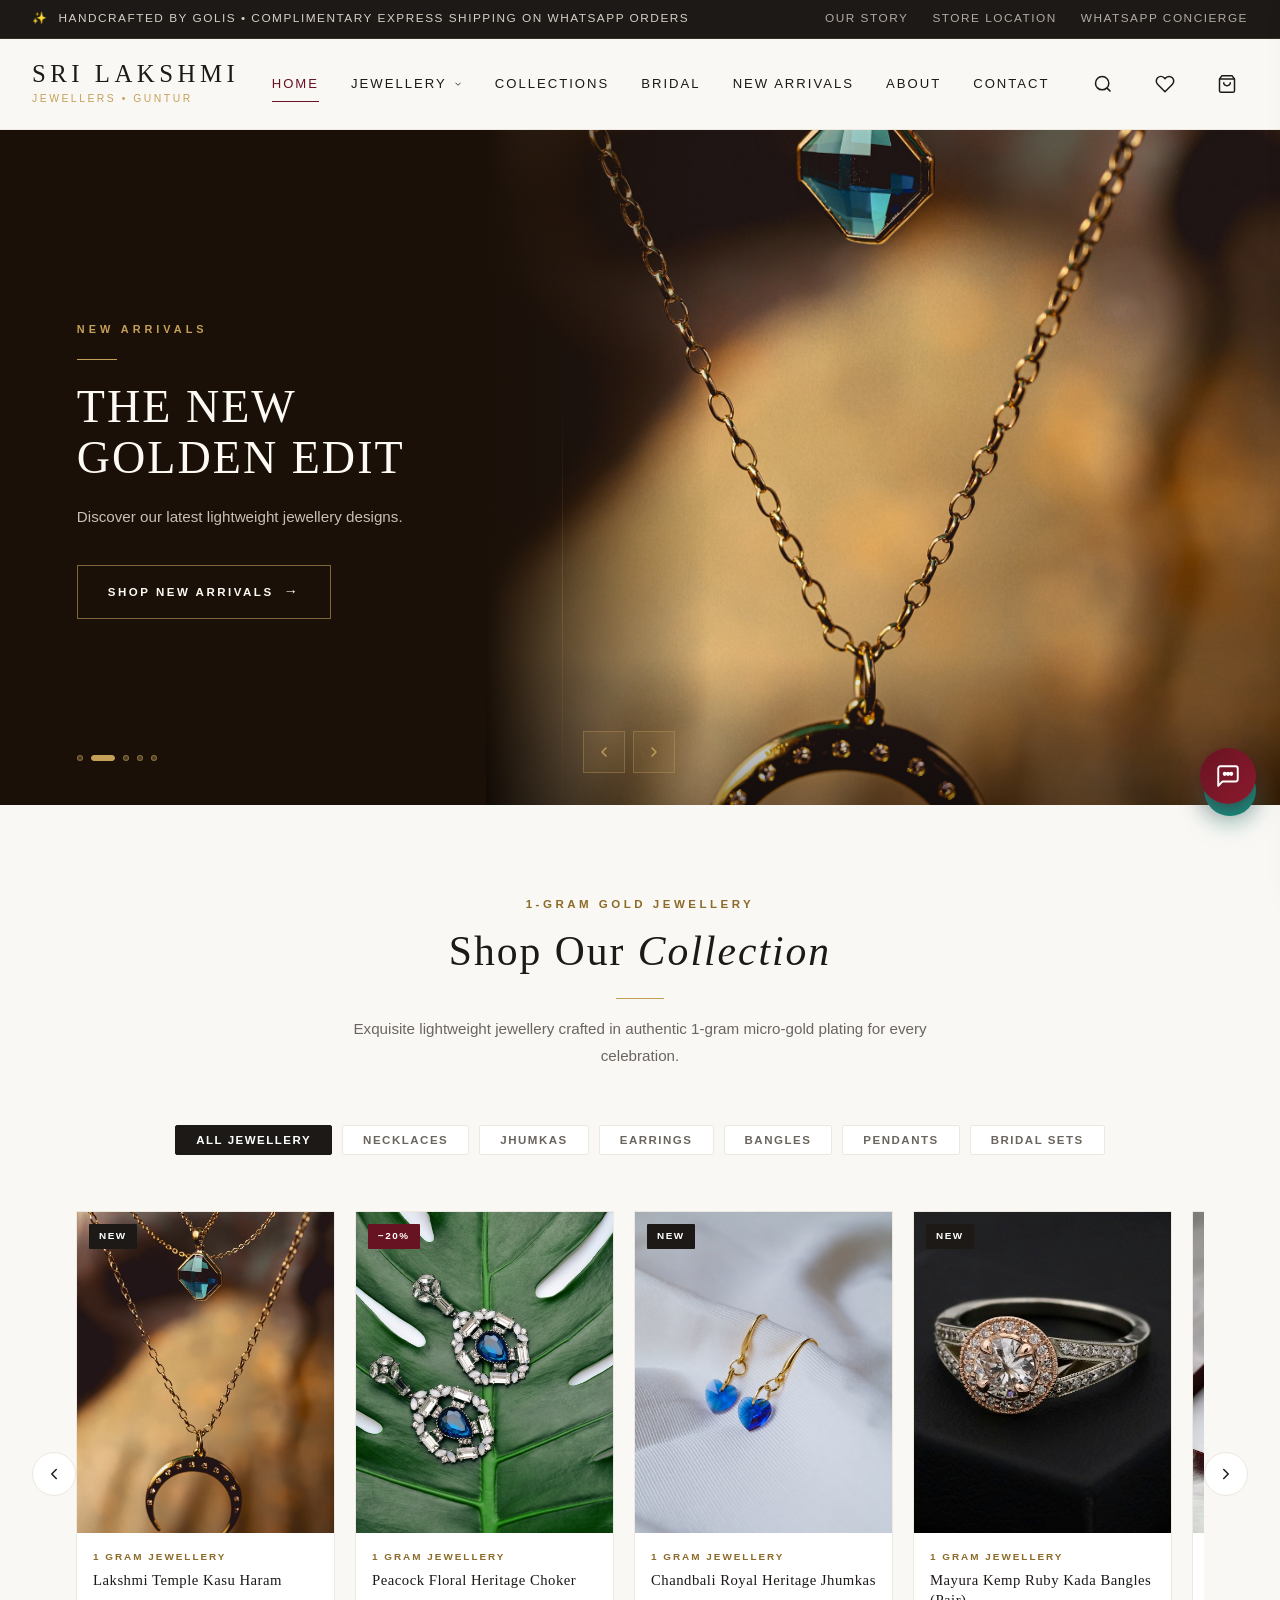
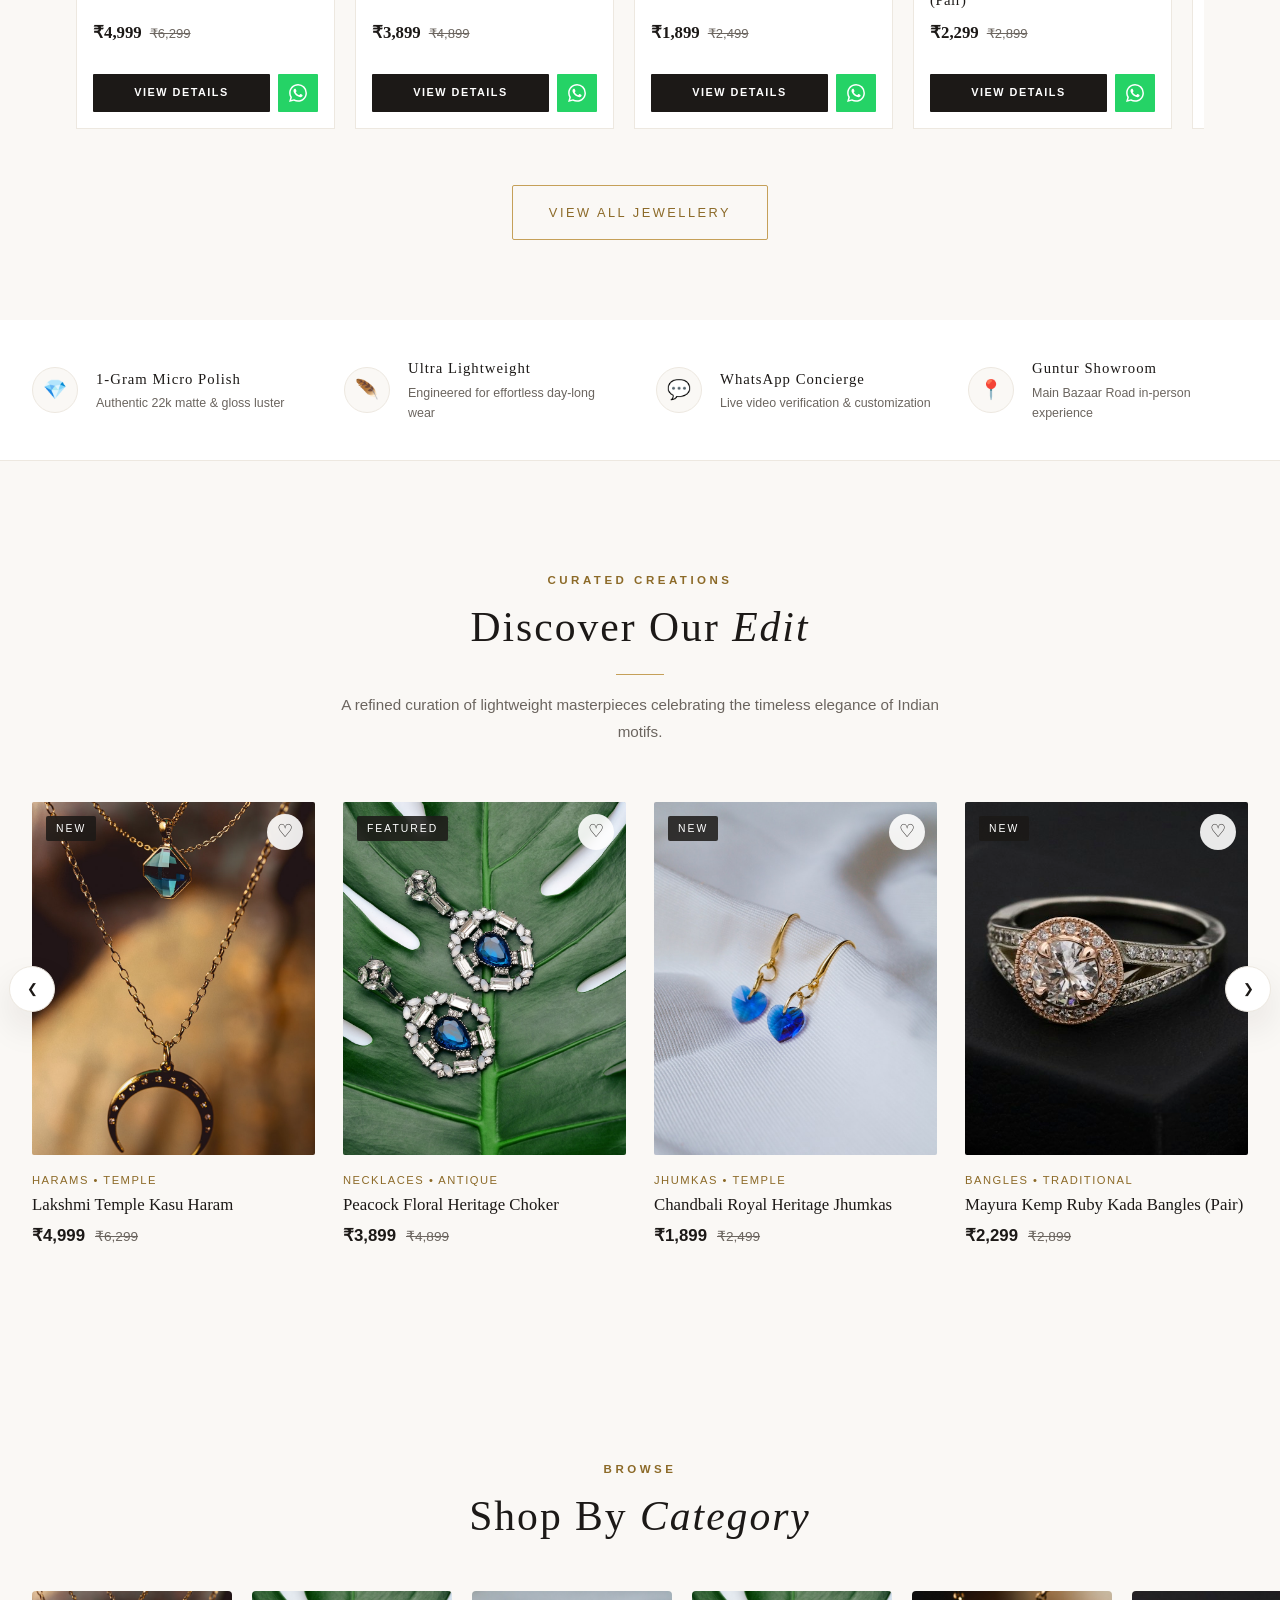
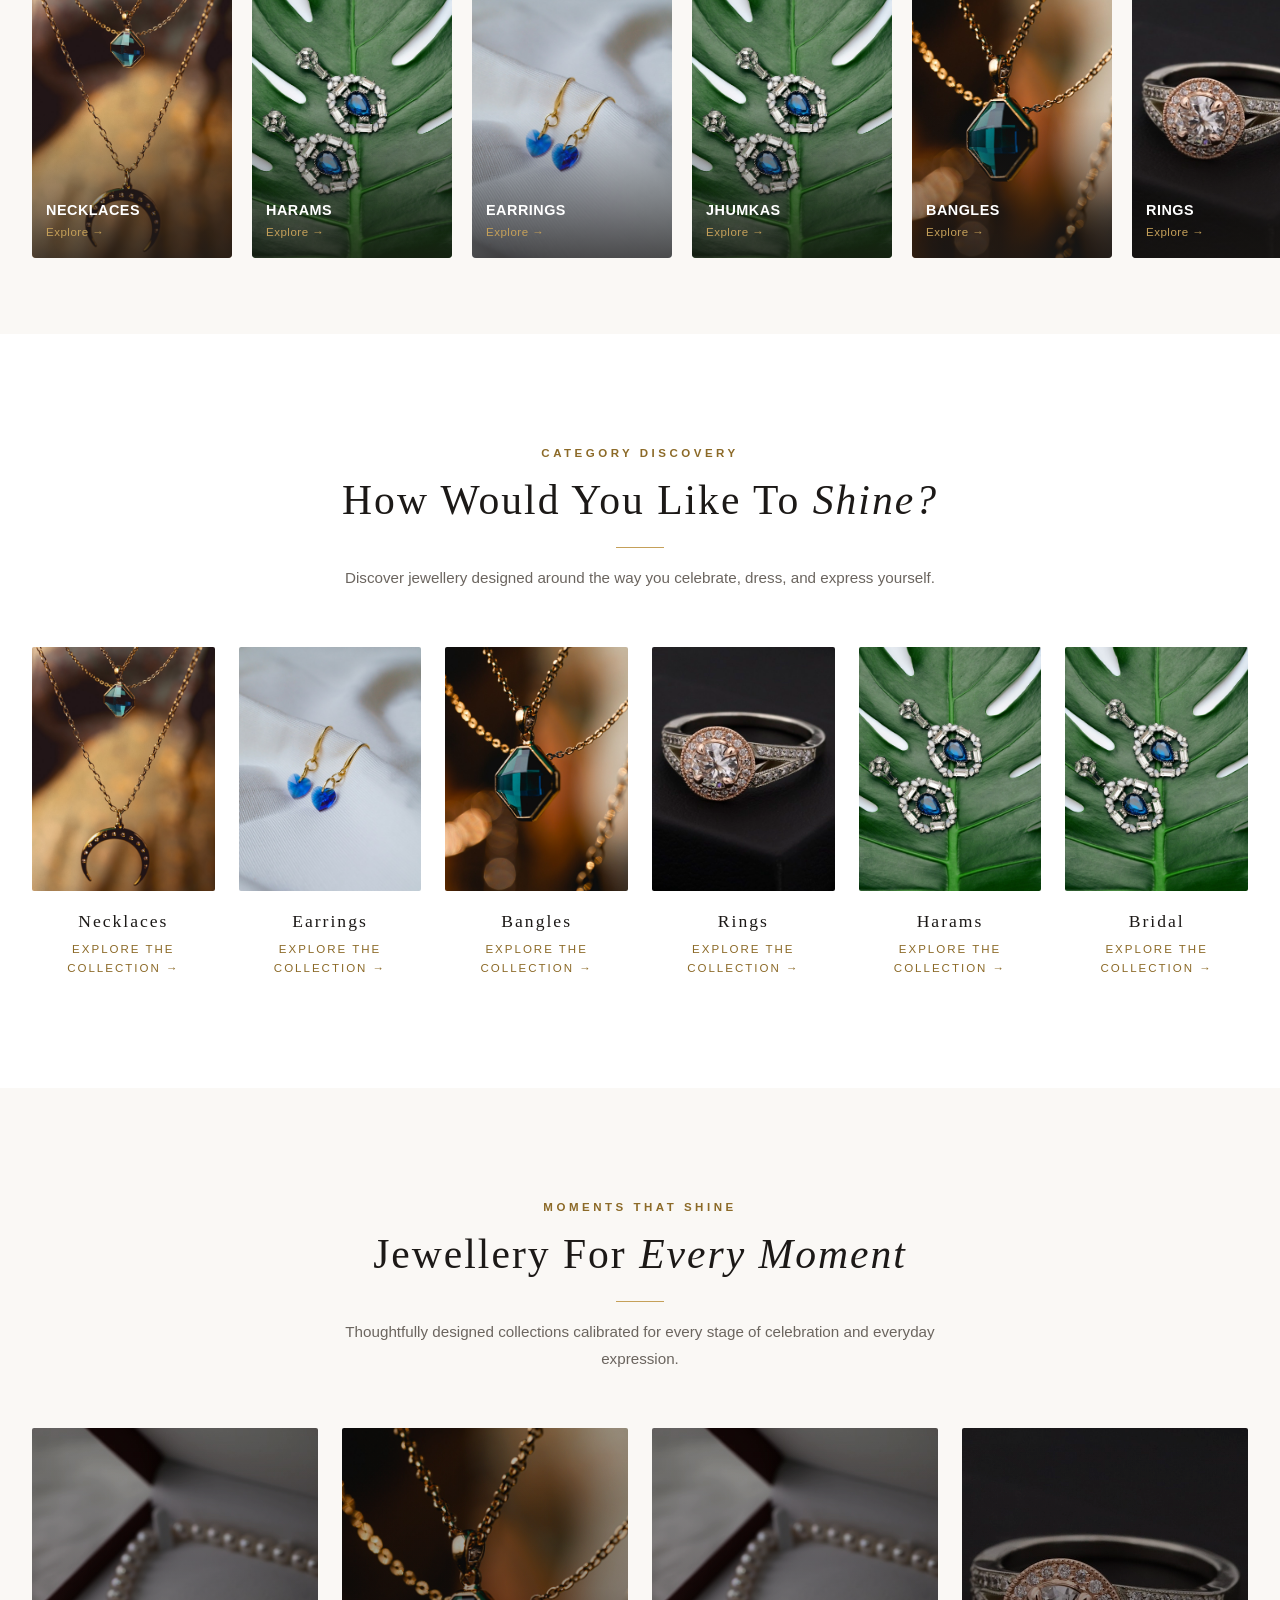
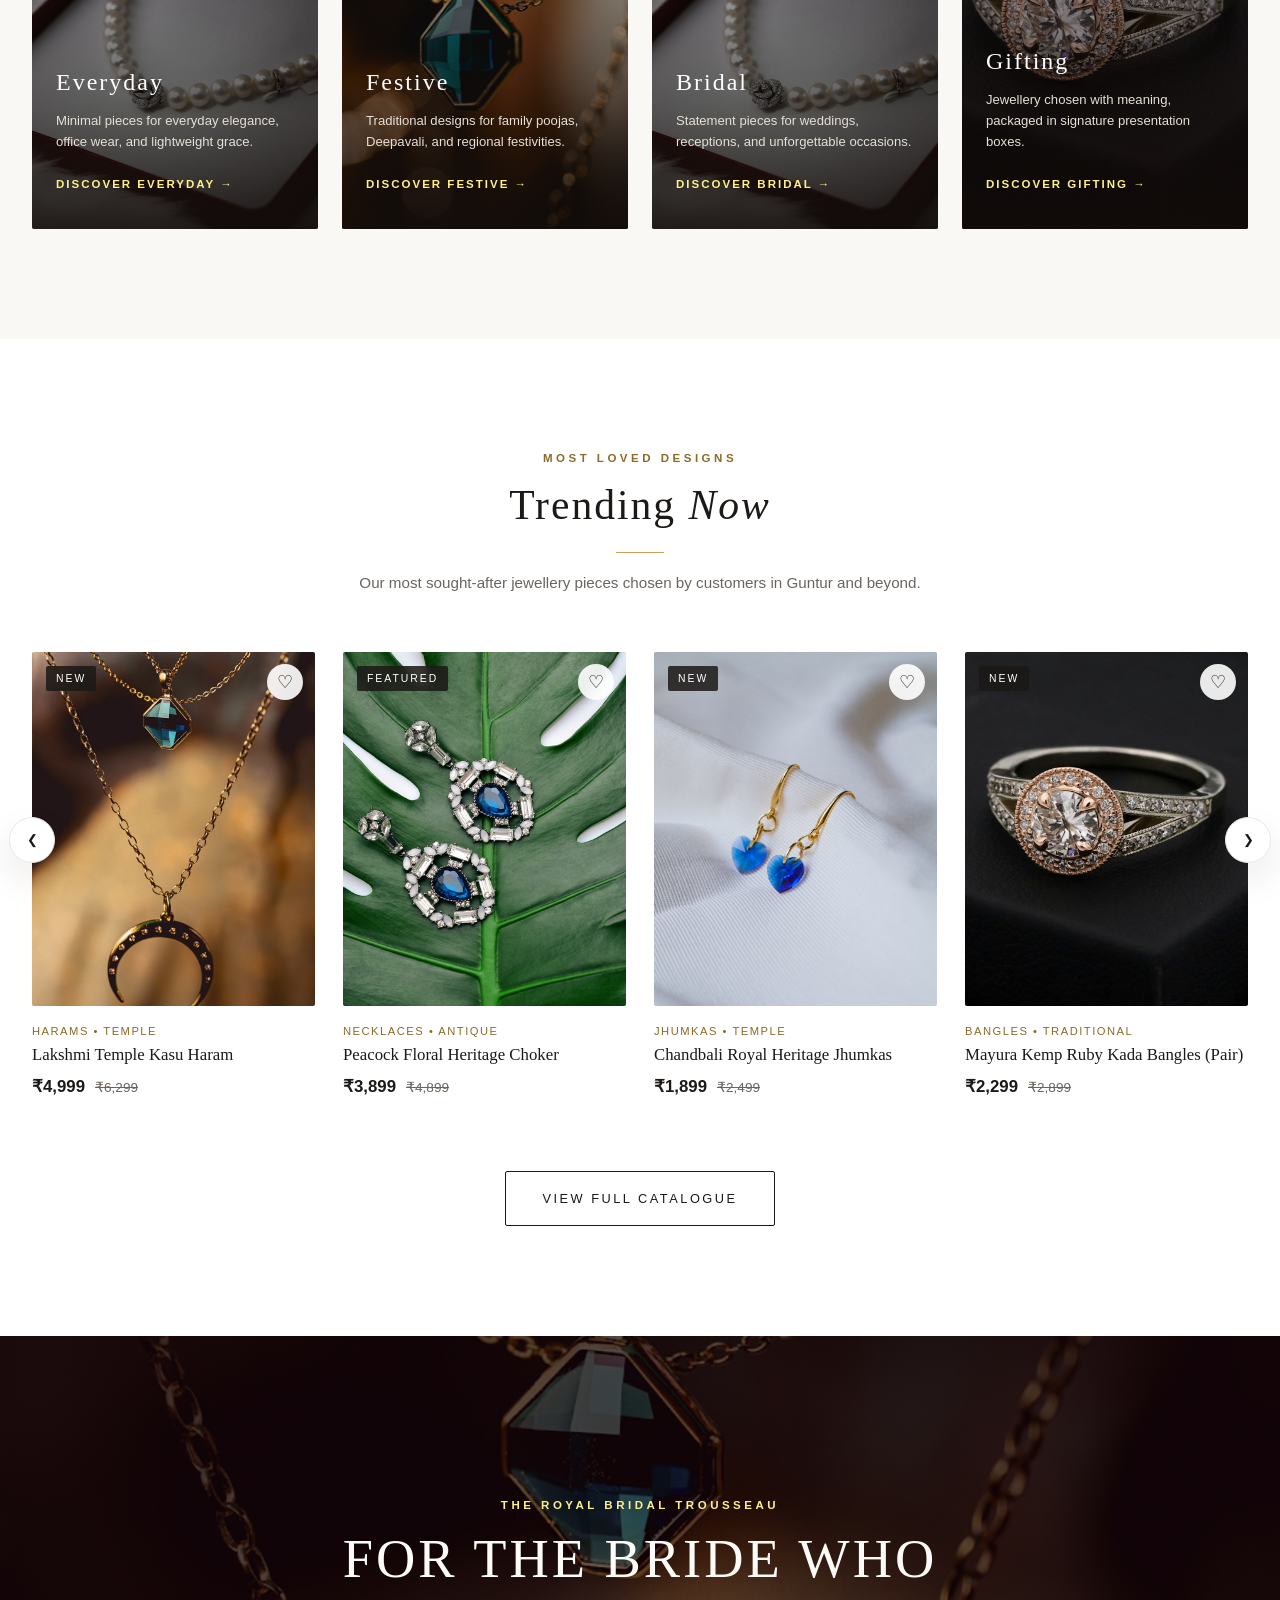
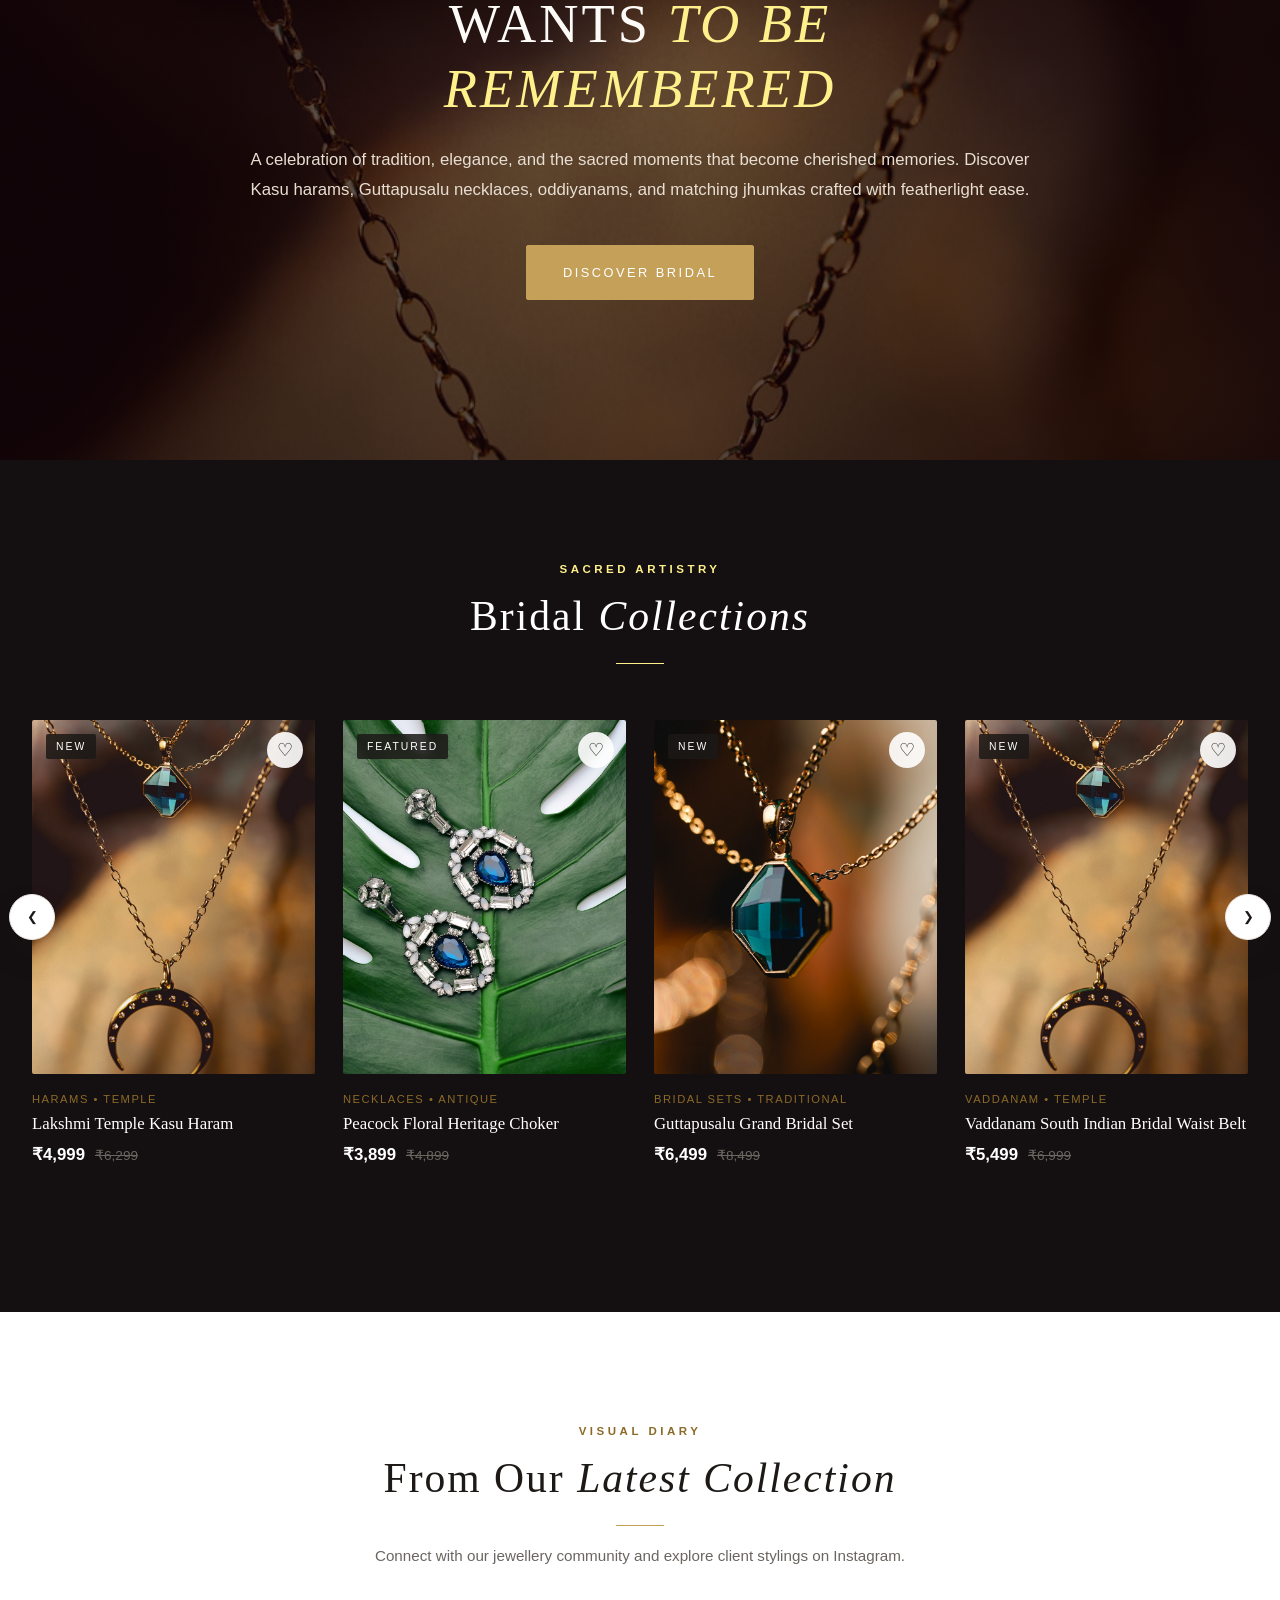
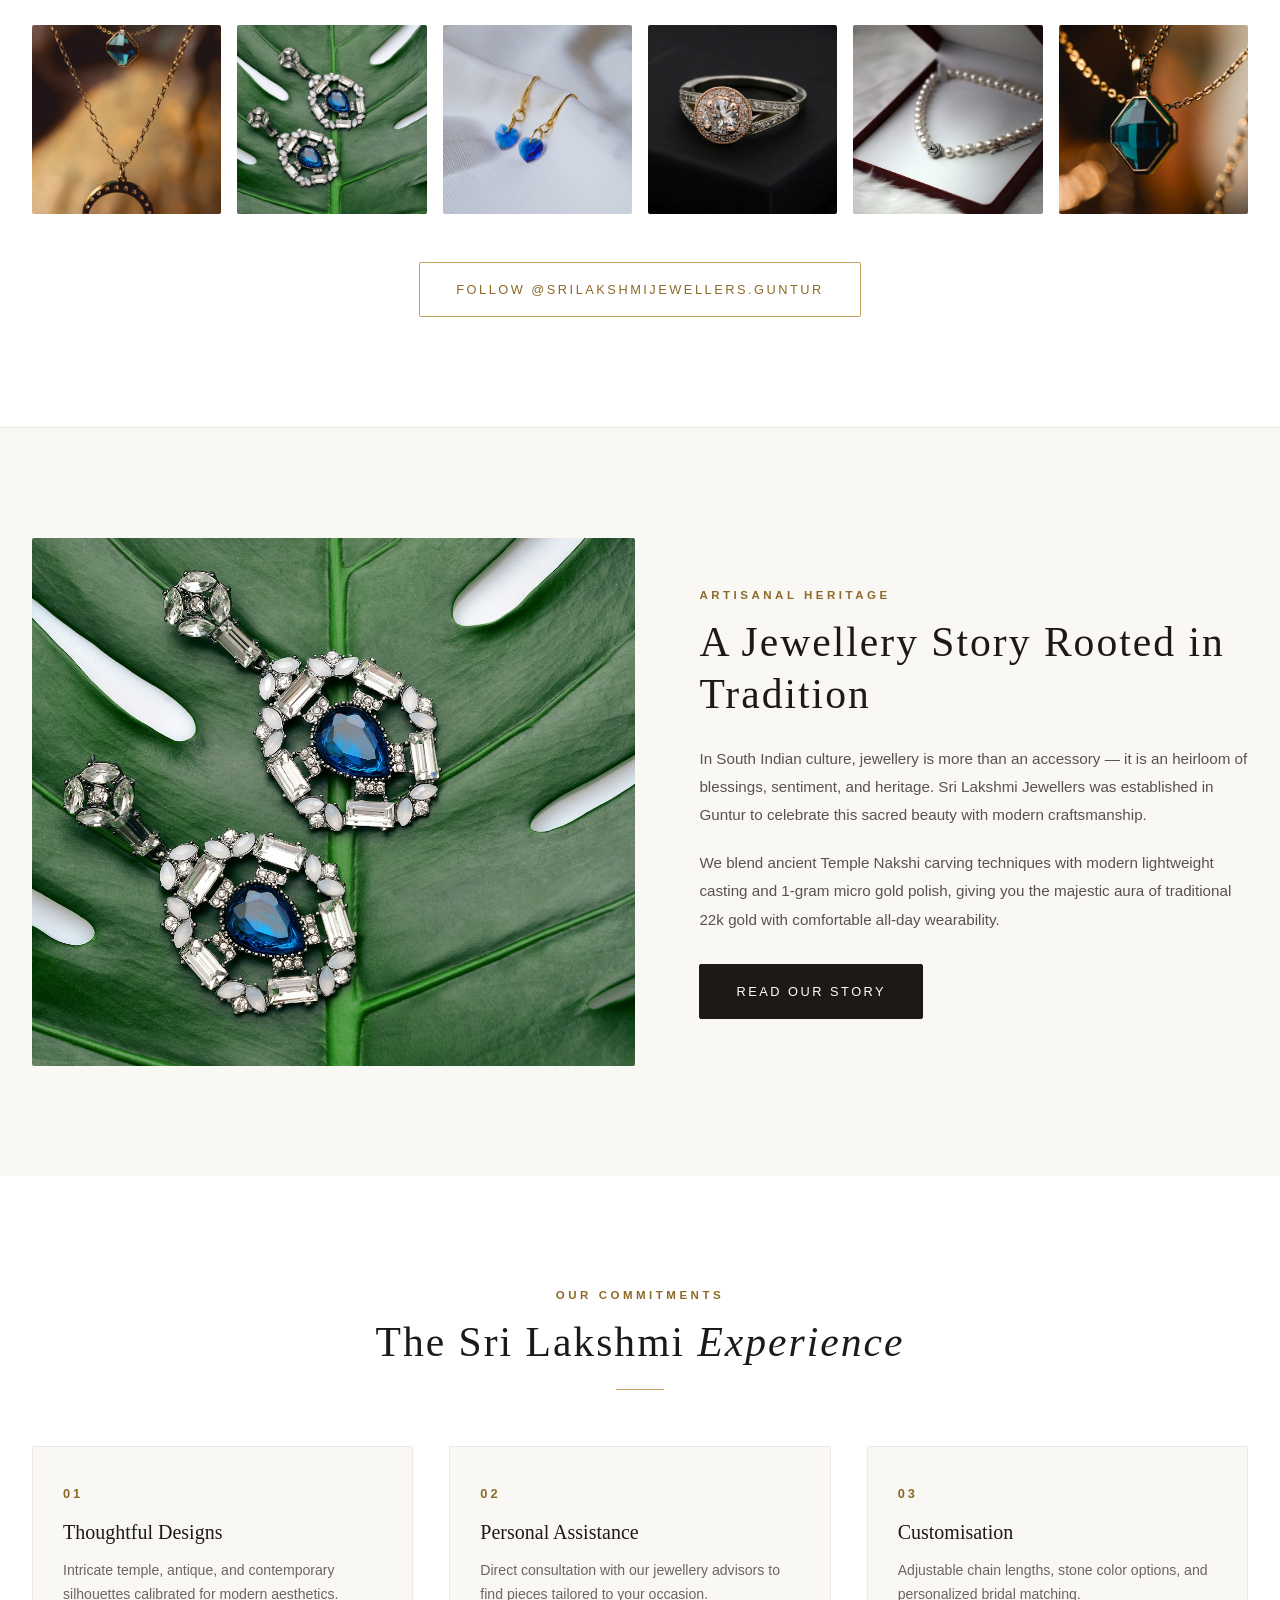
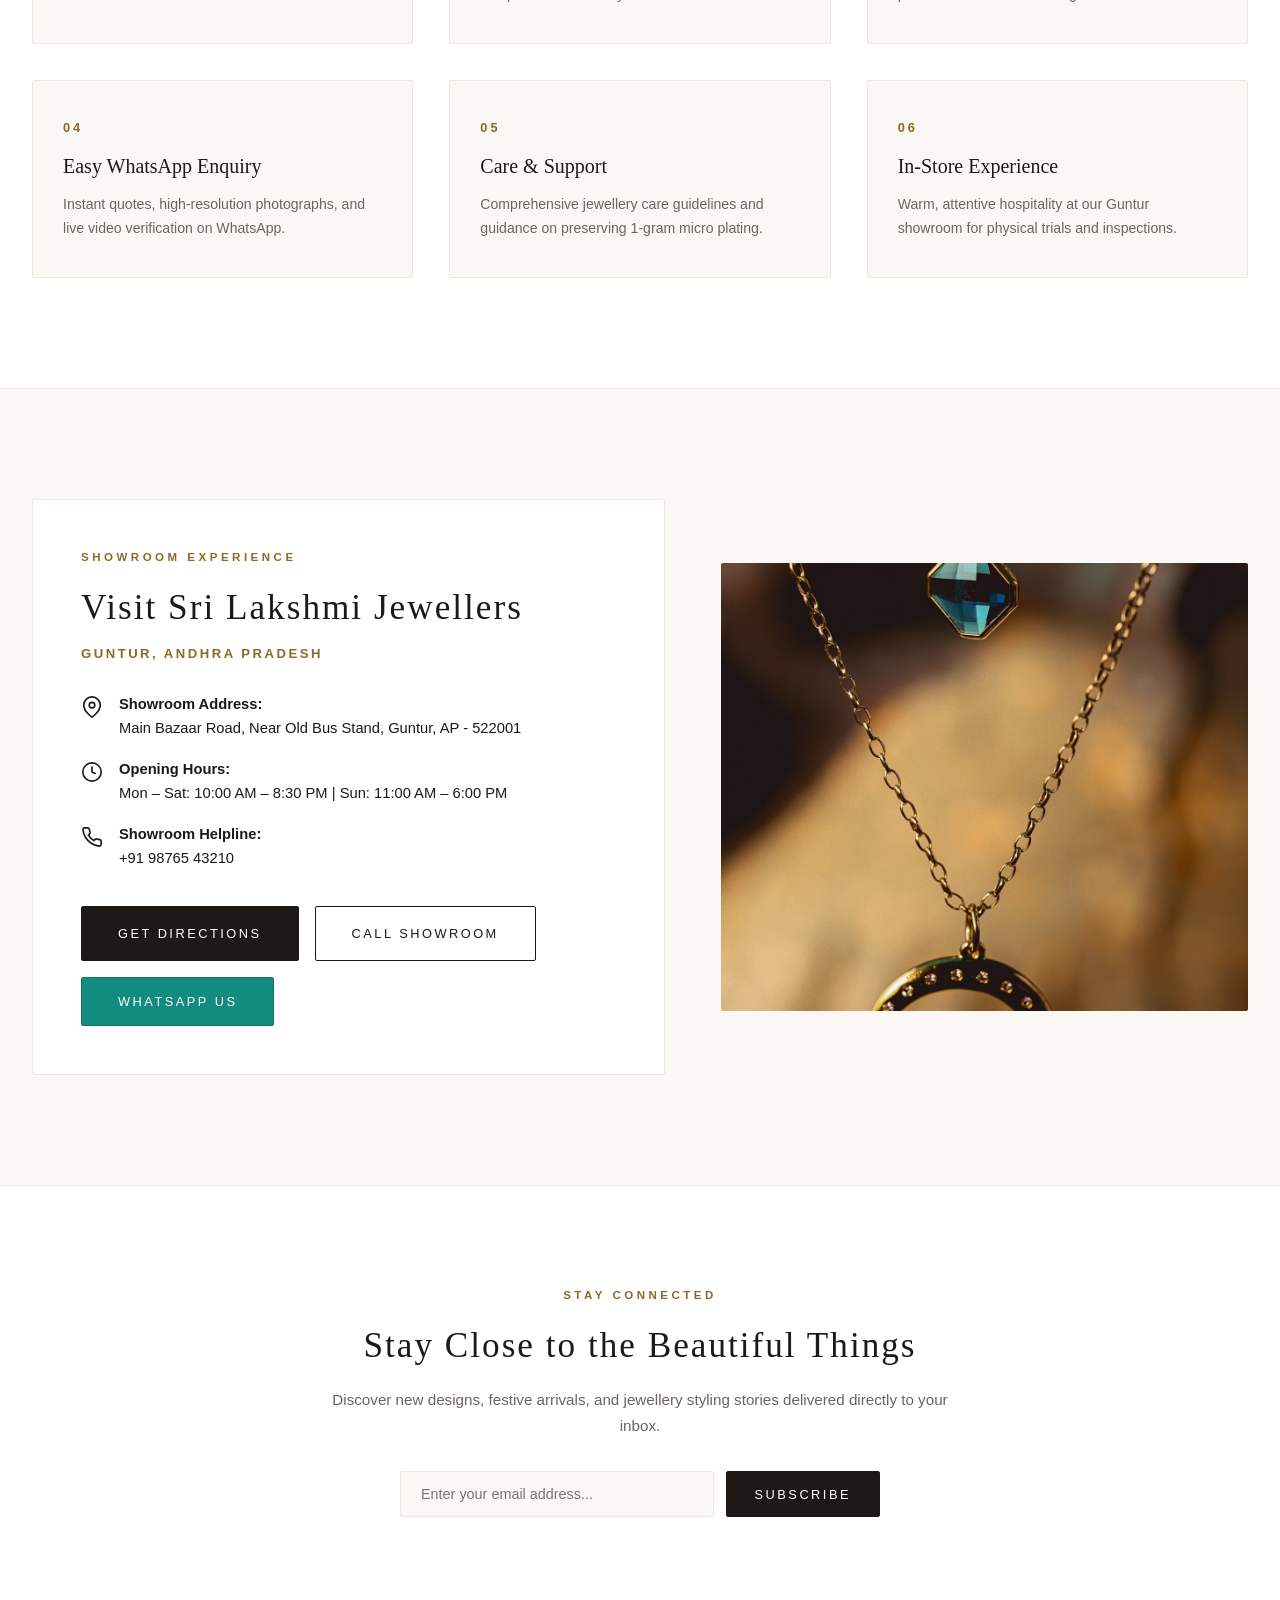
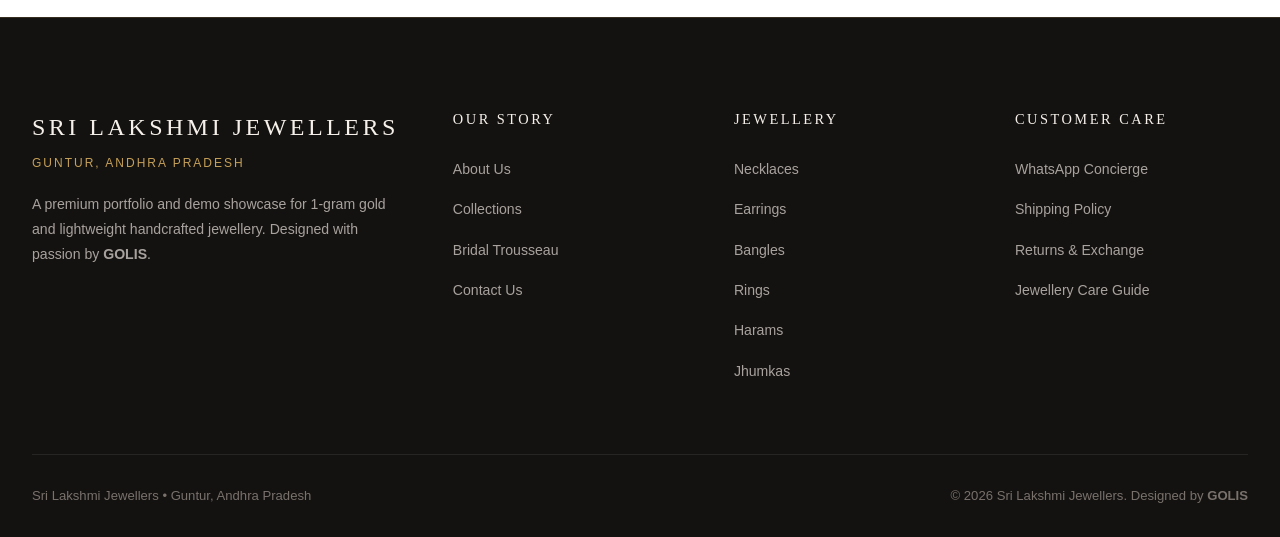
==== commit 38f55edb: "fix: complete mobile navigation overhaul + responsive UI fixes - Add dedicated full-screen mobile na" ====
--- a/index.html
+++ b/index.html
@@ -196,6 +196,167 @@
         </div>
     </header>
 
+    <!-- ================================================================
+         MOBILE NAVIGATION DRAWER (≤768px only — separate from mega menu)
+         ================================================================ -->
+    <div class="mob-nav-overlay" id="mobNavOverlay" aria-hidden="true"></div>
+    <nav class="mob-nav-drawer" id="mobNavDrawer" aria-label="Mobile Navigation" aria-hidden="true">
+
+        <!-- Drawer Header -->
+        <div class="mob-nav-header">
+            <span class="mob-nav-title">MENU</span>
+            <button type="button" class="mob-nav-close" id="mobNavClose" aria-label="Close navigation">
+                <svg width="20" height="20" viewBox="0 0 24 24" fill="none" stroke="currentColor" stroke-width="2" stroke-linecap="round"><line x1="18" y1="6" x2="6" y2="18"/><line x1="6" y1="6" x2="18" y2="18"/></svg>
+            </button>
+        </div>
+
+        <!-- Drawer Body (scrollable) -->
+        <div class="mob-nav-body">
+            <ul class="mob-nav-list">
+
+                <!-- HOME -->
+                <li class="mob-nav-item">
+                    <a href="index.html" class="mob-nav-link mob-nav-link--simple">
+                        <span>Home</span>
+                        <svg class="mob-nav-arrow" width="16" height="16" viewBox="0 0 24 24" fill="none" stroke="currentColor" stroke-width="2" stroke-linecap="round"><polyline points="9 18 15 12 9 6"/></svg>
+                    </a>
+                </li>
+
+                <!-- JEWELLERY — accordion parent -->
+                <li class="mob-nav-item mob-nav-item--accordion" id="mobJewelleryItem">
+                    <button type="button" class="mob-nav-link mob-nav-link--accordion" id="mobJewelleryBtn" aria-expanded="false">
+                        <span>Jewellery</span>
+                        <svg class="mob-nav-chevron" width="16" height="16" viewBox="0 0 24 24" fill="none" stroke="currentColor" stroke-width="2" stroke-linecap="round"><polyline points="6 9 12 15 18 9"/></svg>
+                    </button>
+
+                    <div class="mob-nav-accordion-panel" id="mobJewelleryPanel" hidden>
+                        <!-- Category sub-accordion -->
+                        <div class="mob-sub-accordion">
+                            <button type="button" class="mob-sub-trigger" aria-expanded="false">
+                                <span>Category</span>
+                                <svg class="mob-nav-chevron" width="14" height="14" viewBox="0 0 24 24" fill="none" stroke="currentColor" stroke-width="2" stroke-linecap="round"><polyline points="6 9 12 15 18 9"/></svg>
+                            </button>
+                            <div class="mob-sub-panel" hidden>
+                                <a href="jewellery.html?category=Necklaces">Necklaces</a>
+                                <a href="jewellery.html?category=Harams">Harams</a>
+                                <a href="jewellery.html?category=Chokers">Chokers</a>
+                                <a href="jewellery.html?category=Earrings">Earrings</a>
+                                <a href="jewellery.html?category=Jhumkas">Jhumkas</a>
+                                <a href="jewellery.html?category=Bangles">Bangles</a>
+                                <a href="jewellery.html?category=Bracelets">Bracelets</a>
+                                <a href="jewellery.html?category=Rings">Rings</a>
+                                <a href="jewellery.html?category=Chains">Chains</a>
+                                <a href="jewellery.html?category=Pendants">Pendants</a>
+                                <a href="jewellery.html?category=Vaddanam">Vaddanam</a>
+                                <a href="jewellery.html?category=Bridal%20Sets">Bridal Sets</a>
+                            </div>
+                        </div>
+
+                        <!-- By Style sub-accordion -->
+                        <div class="mob-sub-accordion">
+                            <button type="button" class="mob-sub-trigger" aria-expanded="false">
+                                <span>By Style</span>
+                                <svg class="mob-nav-chevron" width="14" height="14" viewBox="0 0 24 24" fill="none" stroke="currentColor" stroke-width="2" stroke-linecap="round"><polyline points="6 9 12 15 18 9"/></svg>
+                            </button>
+                            <div class="mob-sub-panel" hidden>
+                                <a href="jewellery.html?style=Traditional">Traditional</a>
+                                <a href="jewellery.html?style=Temple">Temple Nakshi</a>
+                                <a href="jewellery.html?style=Antique">Antique Polish</a>
+                                <a href="jewellery.html?style=Contemporary">Contemporary</a>
+                                <a href="jewellery.html?style=Modern">Modern Daily</a>
+                                <a href="jewellery.html?style=Lightweight">Lightweight</a>
+                            </div>
+                        </div>
+
+                        <!-- By Occasion sub-accordion -->
+                        <div class="mob-sub-accordion">
+                            <button type="button" class="mob-sub-trigger" aria-expanded="false">
+                                <span>By Occasion</span>
+                                <svg class="mob-nav-chevron" width="14" height="14" viewBox="0 0 24 24" fill="none" stroke="currentColor" stroke-width="2" stroke-linecap="round"><polyline points="6 9 12 15 18 9"/></svg>
+                            </button>
+                            <div class="mob-sub-panel" hidden>
+                                <a href="jewellery.html?occasion=Daily">Daily Wear</a>
+                                <a href="jewellery.html?occasion=Festive">Festive Poojas</a>
+                                <a href="jewellery.html?occasion=Wedding">Wedding Grand</a>
+                                <a href="jewellery.html?occasion=Bridal">Bridal Muhurtham</a>
+                                <a href="jewellery.html?occasion=Party">Cocktail &amp; Party</a>
+                                <a href="jewellery.html?occasion=Gifting">Thoughtful Gifting</a>
+                            </div>
+                        </div>
+
+                        <!-- By Price sub-accordion -->
+                        <div class="mob-sub-accordion">
+                            <button type="button" class="mob-sub-trigger" aria-expanded="false">
+                                <span>By Price</span>
+                                <svg class="mob-nav-chevron" width="14" height="14" viewBox="0 0 24 24" fill="none" stroke="currentColor" stroke-width="2" stroke-linecap="round"><polyline points="6 9 12 15 18 9"/></svg>
+                            </button>
+                            <div class="mob-sub-panel" hidden>
+                                <a href="jewellery.html?price=under_1000">Under ₹1,000</a>
+                                <a href="jewellery.html?price=1000_2500">₹1,000 – ₹2,500</a>
+                                <a href="jewellery.html?price=2500_5000">₹2,500 – ₹5,000</a>
+                                <a href="jewellery.html?price=5000_10000">₹5,000 – ₹10,000</a>
+                                <a href="jewellery.html?price=above_10000">Above ₹10,000</a>
+                            </div>
+                        </div>
+                    </div>
+                </li>
+
+                <!-- COLLECTIONS -->
+                <li class="mob-nav-item">
+                    <a href="jewellery.html?collection=Signature" class="mob-nav-link mob-nav-link--simple">
+                        <span>Collections</span>
+                        <svg class="mob-nav-arrow" width="16" height="16" viewBox="0 0 24 24" fill="none" stroke="currentColor" stroke-width="2" stroke-linecap="round"><polyline points="9 18 15 12 9 6"/></svg>
+                    </a>
+                </li>
+
+                <!-- BRIDAL -->
+                <li class="mob-nav-item">
+                    <a href="bridal.html" class="mob-nav-link mob-nav-link--simple">
+                        <span>Bridal</span>
+                        <svg class="mob-nav-arrow" width="16" height="16" viewBox="0 0 24 24" fill="none" stroke="currentColor" stroke-width="2" stroke-linecap="round"><polyline points="9 18 15 12 9 6"/></svg>
+                    </a>
+                </li>
+
+                <!-- NEW ARRIVALS -->
+                <li class="mob-nav-item">
+                    <a href="jewellery.html?sort=newest" class="mob-nav-link mob-nav-link--simple">
+                        <span>New Arrivals</span>
+                        <svg class="mob-nav-arrow" width="16" height="16" viewBox="0 0 24 24" fill="none" stroke="currentColor" stroke-width="2" stroke-linecap="round"><polyline points="9 18 15 12 9 6"/></svg>
+                    </a>
+                </li>
+
+                <!-- ABOUT -->
+                <li class="mob-nav-item">
+                    <a href="about.html" class="mob-nav-link mob-nav-link--simple">
+                        <span>About</span>
+                        <svg class="mob-nav-arrow" width="16" height="16" viewBox="0 0 24 24" fill="none" stroke="currentColor" stroke-width="2" stroke-linecap="round"><polyline points="9 18 15 12 9 6"/></svg>
+                    </a>
+                </li>
+
+                <!-- CONTACT -->
+                <li class="mob-nav-item">
+                    <a href="contact.html" class="mob-nav-link mob-nav-link--simple">
+                        <span>Contact</span>
+                        <svg class="mob-nav-arrow" width="16" height="16" viewBox="0 0 24 24" fill="none" stroke="currentColor" stroke-width="2" stroke-linecap="round"><polyline points="9 18 15 12 9 6"/></svg>
+                    </a>
+                </li>
+
+            </ul>
+
+            <!-- Drawer Footer: quick actions -->
+            <div class="mob-nav-footer">
+                <a href="contact.html" class="mob-nav-footer-btn">
+                    <svg width="16" height="16" viewBox="0 0 24 24" fill="none" stroke="currentColor" stroke-width="2"><path d="M21 10c0 7-9 13-9 13s-9-6-9-13a9 9 0 0 1 18 0z"/><circle cx="12" cy="10" r="3"/></svg>
+                    Visit Store
+                </a>
+                <a href="#" class="mob-nav-footer-btn mob-nav-footer-btn--wa" onclick="openCartEnquiry(); closeMobileMenu(); return false;">
+                    <svg width="16" height="16" viewBox="0 0 24 24" fill="currentColor"><path d="M17.472 14.382c-.297-.149-1.758-.867-2.03-.967-.273-.099-.471-.148-.67.15-.197.297-.767.966-.94 1.164-.173.199-.347.223-.644.075-.297-.15-1.255-.463-2.39-1.475-.883-.788-1.48-1.761-1.653-2.059-.173-.297-.018-.458.13-.606.134-.133.298-.347.446-.52.149-.174.198-.298.298-.497.099-.198.05-.371-.025-.52-.075-.149-.669-1.612-.916-2.207-.242-.579-.487-.5-.669-.51-.173-.008-.371-.01-.57-.01-.198 0-.52.074-.792.372-.272.297-1.04 1.016-1.04 2.479 0 1.462 1.065 2.875 1.213 3.074.149.198 2.096 3.2 5.077 4.487.709.306 1.262.489 1.694.625.712.227 1.36.195 1.871.118.571-.085 1.758-.719 2.006-1.413.248-.694.248-1.289.173-1.413-.074-.124-.272-.198-.57-.347m-5.421 7.403h-.004a9.87 9.87 0 01-5.031-1.378l-.361-.214-3.741.982.998-3.648-.235-.374a9.86 9.86 0 01-1.51-5.26c.001-5.45 4.436-9.884 9.888-9.884 2.64 0 5.122 1.03 6.988 2.898a9.825 9.825 0 012.893 6.994c-.003 5.45-4.437 9.884-9.885 9.884m8.413-18.297A11.815 11.815 0 0012.05 0C5.495 0 .16 5.335.157 11.892c0 2.096.547 4.142 1.588 5.945L.057 24l6.305-1.654a11.882 11.882 0 005.683 1.448h.005c6.554 0 11.89-5.335 11.893-11.893a11.821 11.821 0 00-3.48-8.413Z"/></svg>
+                    WhatsApp Us
+                </a>
+            </div>
+        </div>
+    </nav>
+
     <main>
         <!-- ================================================================
              PREMIUM JEWELLERY HERO CAROUSEL
--- a/css/home.css
+++ b/css/home.css
@@ -1084,7 +1084,7 @@
 
 .cat-scroll-wrap {
     overflow-x: auto;
-    overflow-y: visible;
+    overflow-y: hidden;
     scrollbar-width: none;
     -ms-overflow-style: none;
 }
--- a/css/responsive.css
+++ b/css/responsive.css
@@ -1,9 +1,27 @@
 /* ==========================================================================
-   Sri Lakshmi Jewellers - Responsive Breakpoint System (responsive.css)
-   Desktop: 4 columns | Tablet: 3 columns | Mobile: 2 columns
+   Sri Lakshmi Jewellers — Responsive Breakpoint System
+   Mobile-first: separate mobile drawer, NO desktop mega-menu on mobile
    ========================================================================== */
 
-/* Large Laptops / Screens (1200px and down) */
+/* ── Global width safety net ─────────────────────────── */
+html,
+body {
+    width: 100%;
+    max-width: 100%;
+    overflow-x: hidden;
+}
+
+/* ── Body scroll-lock when mobile menu is open ────────── */
+body.menu-open {
+    overflow: hidden;
+    /* prevent iOS Safari bounce-scroll on body */
+    position: fixed;
+    width: 100%;
+}
+
+/* ==========================================================================
+   1200px — Large laptops
+   ========================================================================== */
 @media (max-width: 1200px) {
     .container {
         padding-left: 24px;
@@ -29,7 +47,6 @@
     }
 
     .mega-menu {
-        /* Still uses responsive min() — no fixed px override needed */
         grid-template-columns:
             minmax(130px, 1.2fr)
             minmax(120px, 1fr)
@@ -44,7 +61,9 @@
     }
 }
 
-/* Tablets (992px and down) */
+/* ==========================================================================
+   992px — Tablets (desktop nav still visible, mega-menu still works)
+   ========================================================================== */
 @media (max-width: 992px) {
     :root {
         --header-height: 74px;
@@ -58,80 +77,21 @@
         justify-content: center;
     }
 
-    /* Full-screen Mobile Navigation Drawer */
-    .nav-menu {
-        position: fixed;
-        top: var(--header-height);
-        left: -100%;
-        width: 100%;
-        max-width: 360px;
-        height: calc(100vh - var(--header-height));
-        background-color: var(--color-white);
-        flex-direction: column;
-        align-items: flex-start;
-        padding: 28px;
-        gap: 0;
-        box-shadow: var(--shadow-modal);
-        transition: var(--transition-slow);
-        overflow-y: auto;
-        z-index: 1500;
-    }
-
-    .nav-menu.open {
-        left: 0;
-    }
-
-    .nav-item {
-        width: 100%;
-        border-bottom: 1px solid var(--color-border);
-    }
-
-    .nav-link {
-        width: 100%;
-        padding: 18px 0;
-        display: flex;
-        justify-content: space-between;
-    }
-
-    .nav-link::after {
-        display: none;
-    }
-
+    /* Show hamburger */
     .mobile-nav-toggle {
         display: flex;
         align-items: center;
         justify-content: center;
     }
 
-    /* On mobile/tablet, the mega item reverts to position:relative for the accordion */
-    .nav-item-has-mega {
-        position: relative;
-    }
-
+    /* Hide old desktop nav-menu on tablet/mobile — we use the drawer instead */
+    .nav-menu {
+        display: none !important;
+    }
+
+    /* Mega menu is part of nav-menu — hidden with it */
     .mega-menu {
-        position: static;
-        transform: none;
-        width: 100%;
-        max-width: 100%;
-        box-shadow: none;
-        border: none;
-        border-top: 1px solid var(--color-border);
-        padding: 10px 0 20px;
-        grid-template-columns: 1fr 1fr;
-        gap: 16px;
-        display: none;
-        overflow: visible;
-    }
-
-    .nav-item-has-mega.expanded .mega-menu {
-        display: grid;
-        opacity: 1;
-        visibility: visible;
-        pointer-events: auto;
-    }
-
-    .mega-featured-card {
-        display: none;
+        display: none !important;
     }
 
     .hero-section {
@@ -156,7 +116,8 @@
         grid-template-columns: repeat(3, 1fr);
     }
 
-    .brand-story-split, .store-split-layout {
+    .brand-story-split,
+    .store-split-layout {
         grid-template-columns: 1fr;
         gap: 40px;
     }
@@ -182,72 +143,167 @@
     .product-gallery-wrap {
         position: static;
     }
+
+    /* Hero carousel */
+    .hero-carousel {
+        height: 65vh;
+        min-height: 480px;
+    }
+
+    /* Chatbot window */
+    .chatbot-window {
+        width: 360px;
+    }
 }
 
-/* Mobile Devices (768px and down) */
+/* ==========================================================================
+   768px — Mobile
+   ========================================================================== */
 @media (max-width: 768px) {
+    :root {
+        --header-height: 64px;
+        --mob-bottom-nav-h: 60px;
+    }
+
+    /* ── Global overflow guard ─────────────────────────── */
+    *,
+    *::before,
+    *::after {
+        max-width: 100vw;
+    }
+
+    /* Exceptions: fixed/absolute positioned things can exceed 100vw */
+    .mob-nav-drawer,
+    .mob-nav-overlay,
+    .chatbot-window,
+    .cart-drawer,
+    .cart-drawer-overlay,
+    .search-modal-overlay {
+        max-width: none;
+    }
+
+    /* ── Header ──────────────────────────────────────────── */
+    .site-header {
+        z-index: 1000;
+    }
+
+    .header-inner {
+        height: var(--header-height);
+        padding: 0 16px;
+        gap: 0;
+    }
+
+    .container.header-inner {
+        padding-left: 12px;
+        padding-right: 12px;
+    }
+
+    .brand-logo {
+        flex: 1;
+        align-items: center;
+        margin-left: 8px;
+    }
+
+    .brand-name {
+        font-size: 1.05rem;
+        letter-spacing: 2.5px;
+    }
+
+    .brand-tagline {
+        font-size: 0.54rem;
+        letter-spacing: 1.5px;
+    }
+
+    .header-actions {
+        gap: 4px;
+    }
+
+    .action-btn {
+        width: 36px;
+        height: 36px;
+    }
+
+    .action-btn svg {
+        width: 18px;
+        height: 18px;
+    }
+
+    /* ── Container ───────────────────────────────────────── */
     .container {
-        padding-left: 18px;
-        padding-right: 18px;
-    }
-
-    .brand-name {
-        font-size: 1.25rem;
-        letter-spacing: 3px;
-    }
-
-    .brand-tagline {
-        font-size: 0.58rem;
-    }
-
+        padding-left: 16px;
+        padding-right: 16px;
+    }
+
+    /* ── Ensure body doesn't side-scroll ─────────────────── */
+    body {
+        padding-bottom: var(--mob-bottom-nav-h);
+    }
+
+    /* ── Typography ──────────────────────────────────────── */
+    .section-title {
+        font-size: clamp(1.6rem, 6vw, 2.2rem);
+    }
+
+    .section-header {
+        margin-bottom: 32px;
+    }
+
+    .section-desc {
+        font-size: 0.88rem;
+    }
+
+    /* ── Hero static section ─────────────────────────────── */
     .hero-section {
         height: 70vh;
         min-height: 480px;
+        width: 100%;
+        max-width: 100%;
+        overflow: hidden;
     }
 
     .hero-title {
-        font-size: 2.1rem;
-        letter-spacing: 2px;
+        font-size: clamp(1.7rem, 7vw, 2.4rem);
+        letter-spacing: 1.5px;
     }
 
     .hero-subtitle {
-        font-size: 0.92rem;
-        margin-bottom: 28px;
-    }
-
-    .section-title {
-        font-size: 2rem;
-    }
-
+        font-size: 0.88rem;
+        margin-bottom: 24px;
+    }
+
+    /* ── Product grid ────────────────────────────────────── */
     .category-editorial-grid {
         grid-template-columns: repeat(2, 1fr);
-        gap: 16px;
+        gap: 12px;
     }
 
     .moments-grid {
         grid-template-columns: 1fr;
-        gap: 18px;
+        gap: 16px;
     }
 
     .moment-card {
         aspect-ratio: 16 / 9;
     }
 
-    /* 2 Columns on Mobile for Catalogue & Trending */
     .catalogue-grid {
         grid-template-columns: repeat(2, 1fr);
-        column-gap: 14px;
-        row-gap: 32px;
-    }
-
+        column-gap: 12px;
+        row-gap: 28px;
+    }
+
+    /* Product carousels: 1.3 cards visible */
     .carousel-slide {
-        flex: 0 0 calc(65% - 10px); /* 1.5 visible items on mobile */
+        flex: 0 0 calc(75% - 8px);
+        min-width: 220px;
+        max-width: 280px;
     }
 
     .carousel-nav-btn {
         display: none;
     }
 
+    /* ── Layout grids ────────────────────────────────────── */
     .experience-grid {
         grid-template-columns: 1fr;
     }
@@ -258,31 +314,43 @@
 
     .footer-top {
         grid-template-columns: 1fr;
-        gap: 36px;
+        gap: 32px;
     }
 
     .footer-bottom {
         flex-direction: column;
-        gap: 12px;
+        gap: 10px;
         text-align: center;
-        padding-bottom: 90px;
-    }
-
+        padding-bottom: calc(var(--mob-bottom-nav-h) + 20px);
+    }
+
+    /* ── Bottom bar ──────────────────────────────────────── */
     .mobile-bottom-bar {
         display: block;
-    }
-
-    body {
-        padding-bottom: 60px;
+        z-index: 1000;
+    }
+
+    /* Hide bottom bar & floating buttons when menu open */
+    body.menu-open .mobile-bottom-bar {
+        transform: translateY(100%);
+        transition: transform 0.3s ease;
+    }
+
+    body.menu-open .floating-whatsapp-btn {
+        opacity: 0;
+        pointer-events: none;
+        transition: opacity 0.2s ease;
     }
 
     .floating-whatsapp-btn {
-        bottom: 74px;
-        right: 18px;
-        width: 48px;
-        height: 48px;
-    }
-
+        bottom: calc(var(--mob-bottom-nav-h) + 16px);
+        right: 16px;
+        width: 46px;
+        height: 46px;
+        z-index: 1001;
+    }
+
+    /* ── Product detail ──────────────────────────────────── */
     .product-gallery-wrap {
         flex-direction: column-reverse;
     }
@@ -294,13 +362,13 @@
     }
 
     .thumbnail-item {
-        width: 65px;
-        height: 75px;
+        width: 60px;
+        height: 70px;
         flex-shrink: 0;
     }
 
     .product-main-title {
-        font-size: 1.7rem;
+        font-size: 1.55rem;
     }
 
     .form-row {
@@ -325,106 +393,482 @@
         padding-bottom: 6px;
         flex-wrap: nowrap;
     }
+
+    /* ── Chatbot ─────────────────────────────────────────── */
+    .chatbot-fab {
+        bottom: calc(var(--mob-bottom-nav-h) + 16px);
+        right: 14px;
+        width: 48px;
+        height: 48px;
+        z-index: 1001;
+    }
+
+    .chatbot-fab-tooltip {
+        display: none;
+    }
+
+    .chatbot-window {
+        width: calc(100vw - 20px);
+        right: 10px;
+        bottom: calc(var(--mob-bottom-nav-h) + 70px);
+        height: 72vh;
+        max-height: calc(100dvh - 140px);
+        z-index: 1001;
+    }
+
+    /* Hide chatbot FAB when menu open */
+    body.menu-open .chatbot-fab {
+        opacity: 0;
+        pointer-events: none;
+        transition: opacity 0.2s ease;
+    }
+
+    /* ── Hero Carousel (mobile overrides) ────────────────── */
+    .hero-carousel {
+        width: 100%;
+        max-width: 100vw;
+        overflow: hidden;
+        height: 70vh;
+        min-height: 460px;
+        max-height: 680px;
+    }
+
+    /* force image panel to fill full width on mobile */
+    .hc-img-panel {
+        width: 100% !important;
+        height: 100% !important;
+    }
+
+    /* On mobile: deep bottom vignette, no left vignette */
+    .hc-img-panel::before {
+        display: none !important;
+    }
+
+    .hc-img-panel::after {
+        height: 65% !important;
+        background: linear-gradient(
+            to top,
+            rgba(8, 4, 3, 0.88) 0%,
+            rgba(8, 4, 3, 0.45) 45%,
+            transparent 100%
+        ) !important;
+    }
+
+    /* Content panel: bottom of screen */
+    .hc-content-panel {
+        position: absolute !important;
+        top: auto !important;
+        bottom: 0 !important;
+        left: 0 !important;
+        width: 100% !important;
+        height: auto !important;
+        padding: 0 20px 68px !important;
+        align-items: flex-end !important;
+        background: none !important;
+    }
+
+    .hc-content-panel::after {
+        display: none !important;
+    }
+
+    .hc-content-inner {
+        max-width: 100% !important;
+        width: 100% !important;
+    }
+
+    .hc-headline {
+        font-size: clamp(1.7rem, 7vw, 2.4rem) !important;
+        letter-spacing: 1px !important;
+        margin-bottom: 10px !important;
+    }
+
+    .hc-sub {
+        font-size: 0.85rem !important;
+        margin-bottom: 18px !important;
+        max-width: 100% !important;
+    }
+
+    .hc-cta {
+        padding: 12px 22px !important;
+        font-size: 0.68rem !important;
+    }
+
+    /* Dots bottom-left */
+    .hc-dots {
+        bottom: 22px !important;
+        left: 20px !important;
+        transform: none !important;
+    }
+
+    /* Arrows hidden on mobile — swipe handles it */
+    .hc-arrow {
+        display: none !important;
+    }
+
+    /* ── Category scroll carousel ────────────────────────── */
+    .cat-card {
+        flex: 0 0 140px;
+    }
+
+    .cat-track {
+        padding: 8px 16px 14px;
+        gap: 12px;
+    }
+
+    /* ── Shop Our Collection carousel ───────────────────── */
+    .col-product-card {
+        flex: 0 0 72vw !important;
+        min-width: 210px !important;
+        max-width: 270px !important;
+    }
+
+    .col-nav-btn {
+        display: none !important;
+    }
+
+    .collection-filter-bar {
+        flex-wrap: nowrap !important;
+        overflow-x: auto !important;
+        justify-content: flex-start !important;
+        padding-bottom: 8px !important;
+        gap: 8px !important;
+        scrollbar-width: none;
+    }
+
+    .collection-filter-bar::-webkit-scrollbar {
+        display: none;
+    }
+
+    .col-filter-btn {
+        flex-shrink: 0 !important;
+        white-space: nowrap;
+    }
 }
 
 /* ==========================================================================
-   Hero Carousel + Category Carousel + Chatbot — Responsive Overrides
+   480px — Small mobile
    ========================================================================== */
-
-/* ── 992px (Tablet) ──────────────────────────────────── */
-@media (max-width: 992px) {
-    .hero-carousel {
-        height: 72vh;
-        min-height: 480px;
-    }
-
+@media (max-width: 480px) {
     .hc-headline {
-        font-size: 2.6rem;
-    }
-
-    .hc-arrow {
+        font-size: clamp(1.5rem, 7.5vw, 2rem) !important;
+    }
+
+    .chatbot-window {
+        right: 6px;
+        width: calc(100vw - 12px);
+    }
+
+    .col-product-card {
+        flex: 0 0 78vw !important;
+    }
+}
+
+/* ==========================================================================
+   390px — Very small mobile
+   ========================================================================== */
+@media (max-width: 390px) {
+    .container {
+        padding-left: 14px;
+        padding-right: 14px;
+    }
+
+    .brand-name {
+        font-size: 0.95rem;
+        letter-spacing: 2px;
+    }
+
+    .brand-tagline {
+        font-size: 0.5rem;
+    }
+
+    .col-product-card {
+        flex: 0 0 82vw !important;
+    }
+}
+
+/* ==========================================================================
+   MOBILE NAVIGATION DRAWER
+   ≤ 768px: full-width drawer replacing desktop mega-menu
+   ========================================================================== */
+@media (max-width: 768px) {
+
+    /* ── Overlay ─────────────────────────────────────────── */
+    .mob-nav-overlay {
+        display: block;
+        position: fixed;
+        inset: 0;
+        background: rgba(10, 6, 4, 0.55);
+        z-index: 1090;
+        opacity: 0;
+        pointer-events: none;
+        transition: opacity 0.3s ease;
+        backdrop-filter: blur(2px);
+        -webkit-backdrop-filter: blur(2px);
+    }
+
+    body.menu-open .mob-nav-overlay {
+        opacity: 1;
+        pointer-events: auto;
+    }
+
+    /* ── Drawer ──────────────────────────────────────────── */
+    .mob-nav-drawer {
+        display: flex;
+        flex-direction: column;
+        position: fixed;
+        top: 0;
+        left: 0;
+        width: 100vw;
+        max-width: 100vw;
+        height: 100dvh;          /* dynamic viewport height */
+        height: 100vh;           /* fallback */
+        background: #faf8f5;
+        z-index: 1100;
+        transform: translateX(-100%);
+        transition: transform 0.35s cubic-bezier(0.4, 0, 0.2, 1);
+        overflow: hidden;        /* children handle their own scroll */
+        will-change: transform;
+    }
+
+    .mob-nav-drawer.is-open {
+        transform: translateX(0);
+    }
+
+    /* ── Drawer Header ───────────────────────────────────── */
+    .mob-nav-header {
+        display: flex;
+        align-items: center;
+        justify-content: space-between;
+        padding: 0 20px;
+        height: 56px;
+        min-height: 56px;
+        border-bottom: 1px solid #ede8e0;
+        background: #1c1917;
+        flex-shrink: 0;
+    }
+
+    .mob-nav-title {
+        font-family: 'Cinzel', 'Playfair Display', serif;
+        font-size: 0.75rem;
+        font-weight: 600;
+        letter-spacing: 4px;
+        text-transform: uppercase;
+        color: #c5a059;
+    }
+
+    .mob-nav-close {
         width: 36px;
         height: 36px;
-    }
-
-    .cat-card {
-        flex: 0 0 170px;
-    }
-
-    /* Chatbot window */
-    .chatbot-window {
-        width: 360px;
+        display: flex;
+        align-items: center;
+        justify-content: center;
+        border: 1px solid rgba(197, 160, 89, 0.3);
+        border-radius: 50%;
+        color: #c5a059;
+        background: transparent;
+        cursor: pointer;
+        transition: background 0.2s ease, color 0.2s ease;
+        flex-shrink: 0;
+    }
+
+    .mob-nav-close:hover {
+        background: rgba(197, 160, 89, 0.15);
+        color: #fdfaf5;
+    }
+
+    /* ── Drawer Body (scrollable) ────────────────────────── */
+    .mob-nav-body {
+        flex: 1;
+        overflow-y: auto;
+        overflow-x: hidden;
+        -webkit-overflow-scrolling: touch;
+        padding-bottom: 24px;
+    }
+
+    /* ── Nav List ────────────────────────────────────────── */
+    .mob-nav-list {
+        list-style: none;
+        padding: 0;
+        margin: 0;
+    }
+
+    .mob-nav-item {
+        border-bottom: 1px solid #ede8e0;
+        width: 100%;
+        max-width: 100%;
+    }
+
+    /* ── Nav Link rows ───────────────────────────────────── */
+    .mob-nav-link {
+        display: flex;
+        align-items: center;
+        justify-content: space-between;
+        width: 100%;
+        padding: 18px 20px;
+        font-family: 'Cinzel', 'Playfair Display', serif;
+        font-size: 0.9rem;
+        font-weight: 500;
+        letter-spacing: 2px;
+        text-transform: uppercase;
+        color: #1c1917;
+        background: transparent;
+        border: none;
+        cursor: pointer;
+        text-decoration: none;
+        transition: background 0.2s ease, color 0.2s ease;
+        -webkit-tap-highlight-color: transparent;
+    }
+
+    .mob-nav-link:hover,
+    .mob-nav-link:focus-visible {
+        background: #f4ece0;
+        color: #681321;
+    }
+
+    .mob-nav-arrow,
+    .mob-nav-chevron {
+        flex-shrink: 0;
+        color: #c5a059;
+        transition: transform 0.25s ease;
+    }
+
+    /* Rotate chevron when expanded */
+    .mob-nav-link--accordion[aria-expanded="true"] .mob-nav-chevron {
+        transform: rotate(180deg);
+    }
+
+    /* ── Accordion Panel ─────────────────────────────────── */
+    .mob-nav-accordion-panel {
+        background: #f5f0e8;
+        padding: 0 0 8px 0;
+        overflow: hidden;
+        width: 100%;
+    }
+
+    .mob-nav-accordion-panel[hidden] {
+        display: none;
+    }
+
+    /* ── Sub-Accordion rows ──────────────────────────────── */
+    .mob-sub-accordion {
+        border-bottom: 1px solid #ede8e0;
+    }
+
+    .mob-sub-accordion:last-child {
+        border-bottom: none;
+    }
+
+    .mob-sub-trigger {
+        display: flex;
+        align-items: center;
+        justify-content: space-between;
+        width: 100%;
+        padding: 14px 20px 14px 28px;
+        font-family: 'Montserrat', sans-serif;
+        font-size: 0.78rem;
+        font-weight: 600;
+        letter-spacing: 2px;
+        text-transform: uppercase;
+        color: #681321;
+        background: transparent;
+        border: none;
+        cursor: pointer;
+        transition: background 0.2s ease;
+        -webkit-tap-highlight-color: transparent;
+    }
+
+    .mob-sub-trigger:hover {
+        background: rgba(104, 19, 33, 0.05);
+    }
+
+    .mob-sub-trigger[aria-expanded="true"] .mob-nav-chevron {
+        transform: rotate(180deg);
+    }
+
+    .mob-sub-panel {
+        display: flex;
+        flex-direction: column;
+        gap: 0;
+        padding: 0 0 8px 0;
+        overflow: hidden;
+    }
+
+    .mob-sub-panel[hidden] {
+        display: none;
+    }
+
+    .mob-sub-panel a {
+        display: block;
+        padding: 11px 20px 11px 36px;
+        font-size: 0.88rem;
+        color: #44403c;
+        text-decoration: none;
+        border-bottom: 1px solid rgba(237, 232, 224, 0.5);
+        transition: background 0.15s ease, color 0.15s ease;
+        -webkit-tap-highlight-color: transparent;
+    }
+
+    .mob-sub-panel a:last-child {
+        border-bottom: none;
+    }
+
+    .mob-sub-panel a:hover,
+    .mob-sub-panel a:active {
+        background: rgba(197, 160, 89, 0.08);
+        color: #681321;
+    }
+
+    /* ── Drawer Footer ───────────────────────────────────── */
+    .mob-nav-footer {
+        display: flex;
+        gap: 12px;
+        padding: 20px;
+        border-top: 1px solid #ede8e0;
+        background: #f4ece0;
+    }
+
+    .mob-nav-footer-btn {
+        flex: 1;
+        display: flex;
+        align-items: center;
+        justify-content: center;
+        gap: 8px;
+        padding: 12px 16px;
+        font-size: 0.72rem;
+        font-weight: 600;
+        letter-spacing: 1.5px;
+        text-transform: uppercase;
+        color: #1c1917;
+        background: #fff;
+        border: 1px solid #ede8e0;
+        text-decoration: none;
+        transition: background 0.2s, color 0.2s;
+        -webkit-tap-highlight-color: transparent;
+    }
+
+    .mob-nav-footer-btn:hover {
+        background: #1c1917;
+        color: #fff;
+        border-color: #1c1917;
+    }
+
+    .mob-nav-footer-btn--wa {
+        background: #25d366;
+        color: #fff;
+        border-color: #25d366;
+    }
+
+    .mob-nav-footer-btn--wa:hover {
+        background: #1ebe5a;
+        border-color: #1ebe5a;
+        color: #fff;
     }
 }
 
-/* ── 768px (Mobile) ──────────────────────────────────── */
-@media (max-width: 768px) {
-    .hero-carousel {
-        height: 75vh;
-        min-height: 440px;
-    }
-
-    .hc-headline {
-        font-size: 2rem;
-    }
-
-    .hc-sub {
-        font-size: 0.9rem;
-    }
-
-    .hc-cta {
-        font-size: 0.75rem;
-        padding: 12px 22px;
-    }
-
-    /* Hide arrows on mobile — swipe is available */
-    .hc-arrow {
-        display: none;
-    }
-
-    /* Dots stay visible */
-    .hc-dots {
-        bottom: 20px;
-    }
-
-    .cat-card {
-        flex: 0 0 145px;
-    }
-
-    .cat-track {
-        padding: 8px 18px 16px;
-        gap: 14px;
-    }
-
-    /* Chatbot full-width on mobile */
-    .chatbot-fab {
-        bottom: 88px;
-        right: 16px;
-        width: 50px;
-        height: 50px;
-    }
-
-    .chatbot-fab-tooltip {
-        display: none;
-    }
-
-    .chatbot-window {
-        width: calc(100vw - 24px);
-        right: 12px;
-        height: 75vh;
-        bottom: 80px;
-        max-height: calc(100vh - 100px);
+/* ── Hide drawer completely on desktop ───────────────── */
+@media (min-width: 769px) {
+    .mob-nav-drawer,
+    .mob-nav-overlay {
+        display: none !important;
     }
 }
-
-/* ── 480px (Small Mobile) ─────────────────────────────── */
-@media (max-width: 480px) {
-    .hc-headline {
-        font-size: 1.75rem;
-    }
-
-    .chatbot-window {
-        right: 8px;
-        width: calc(100vw - 16px);
-    }
-}
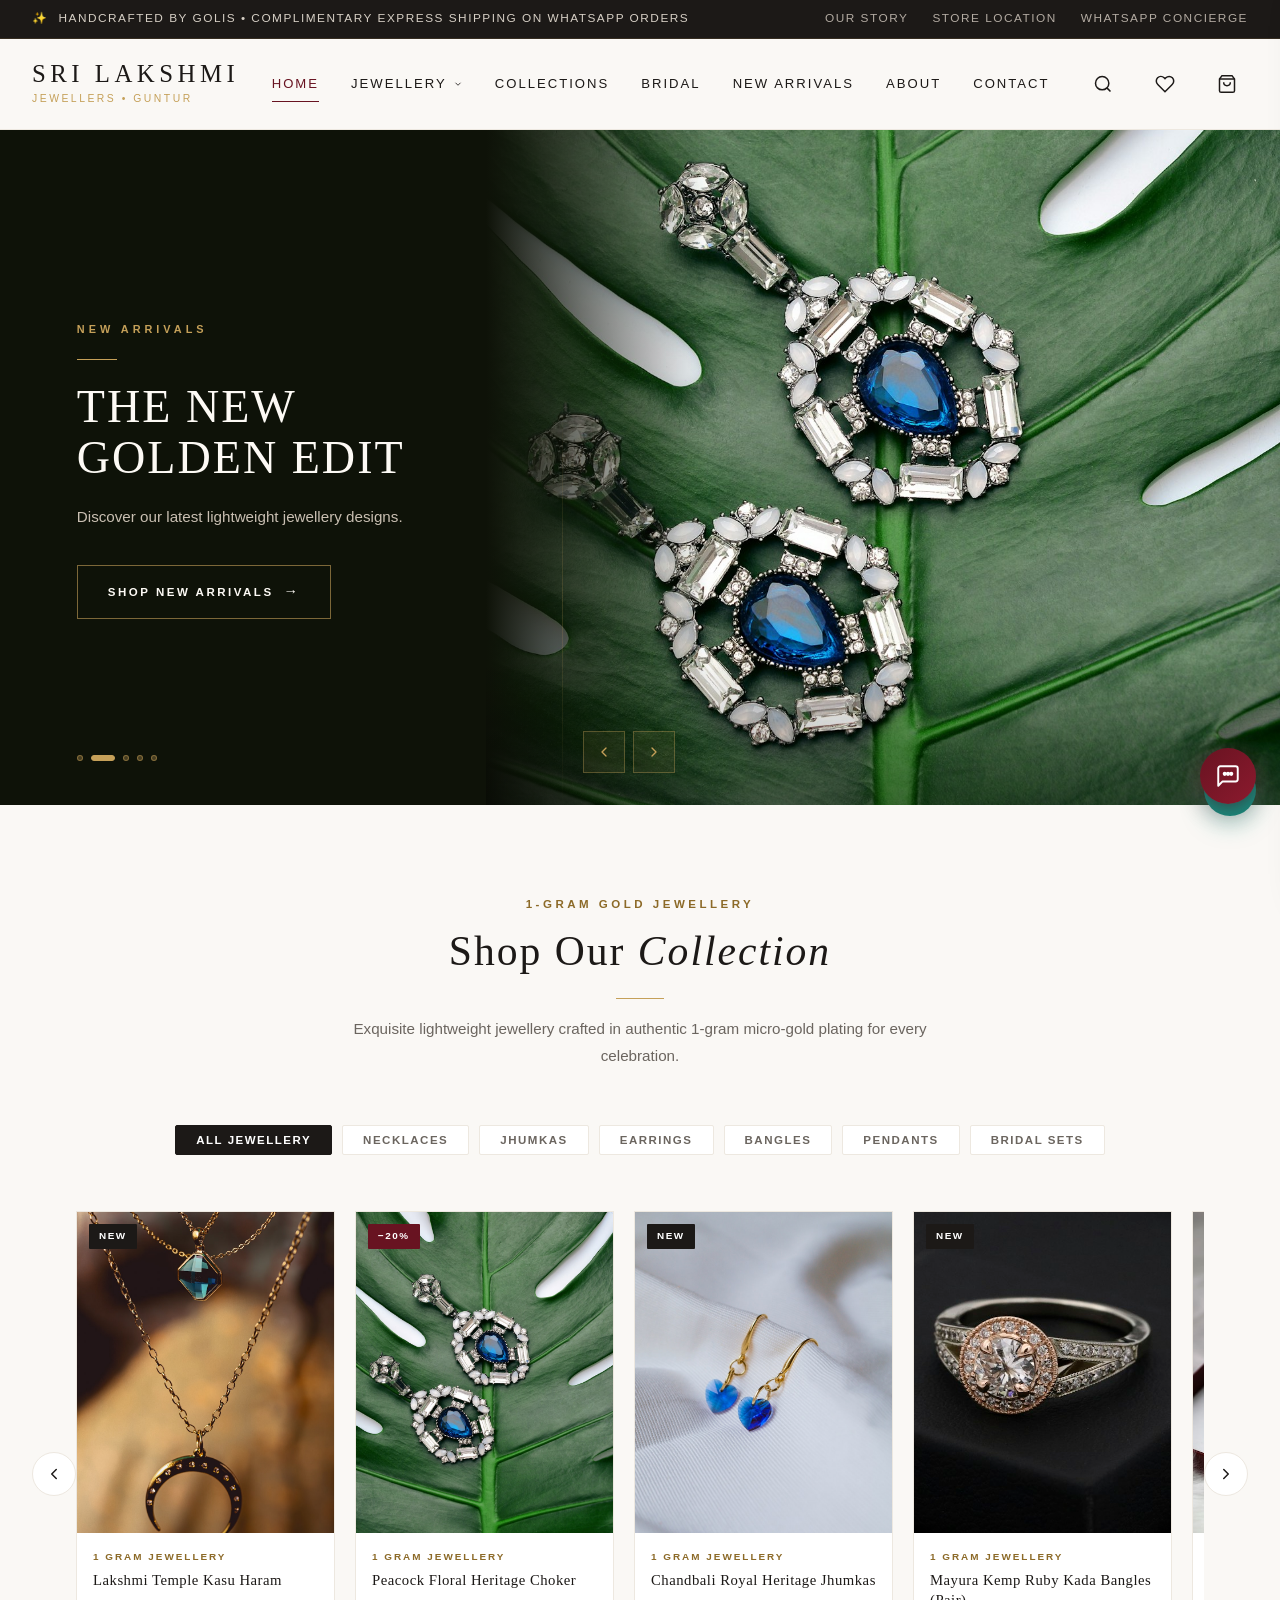
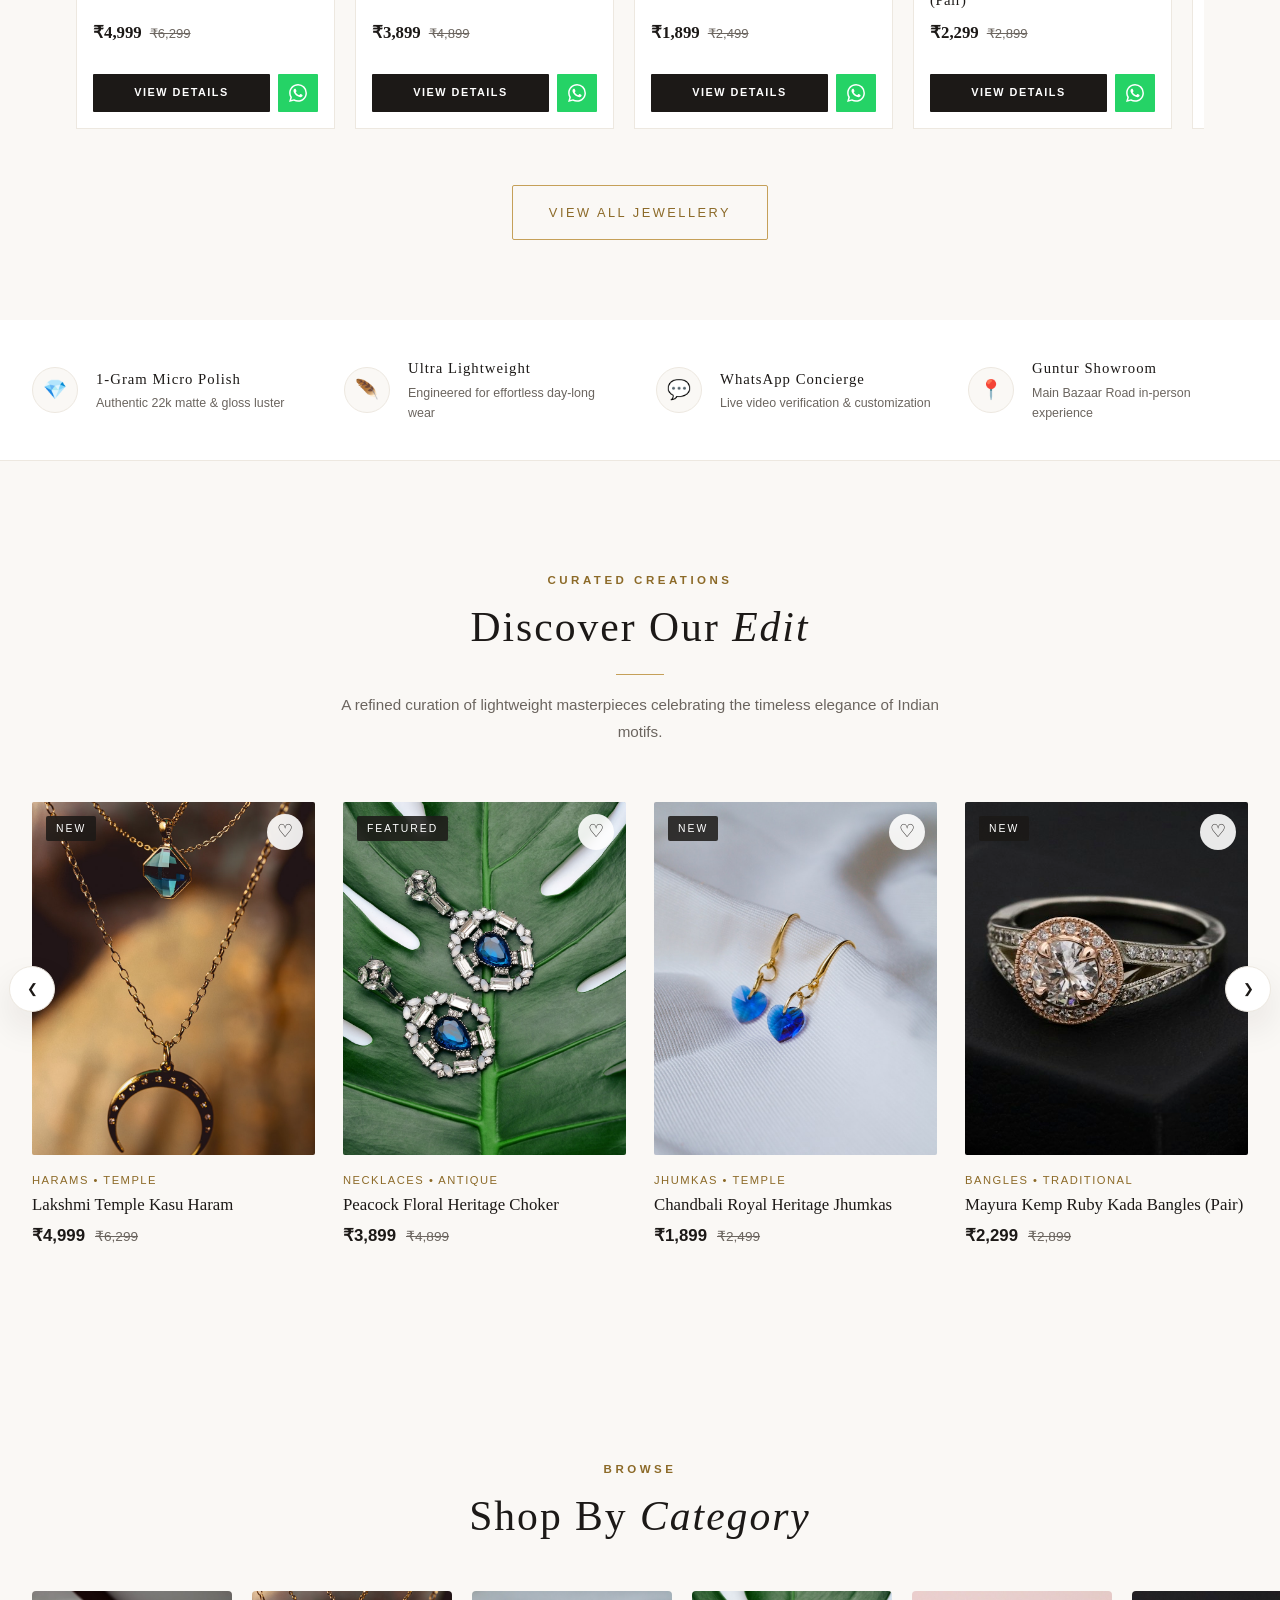
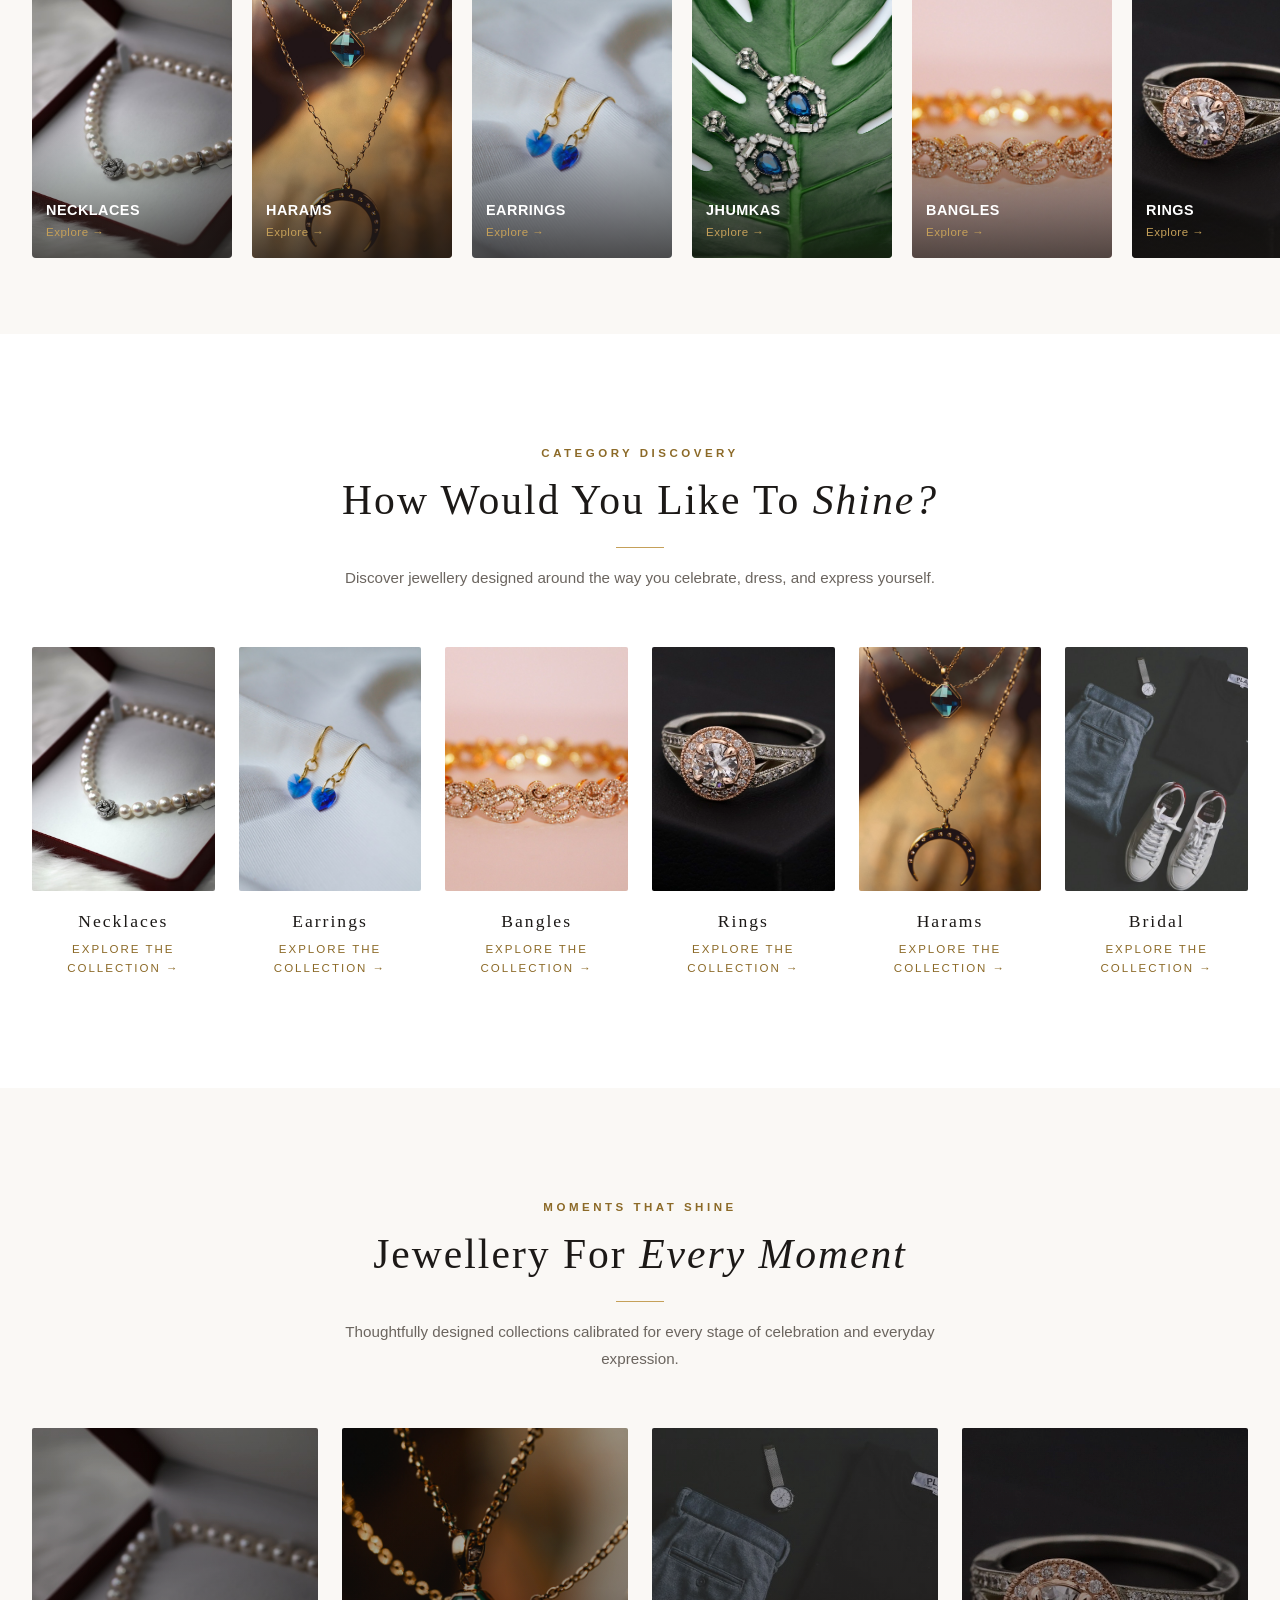
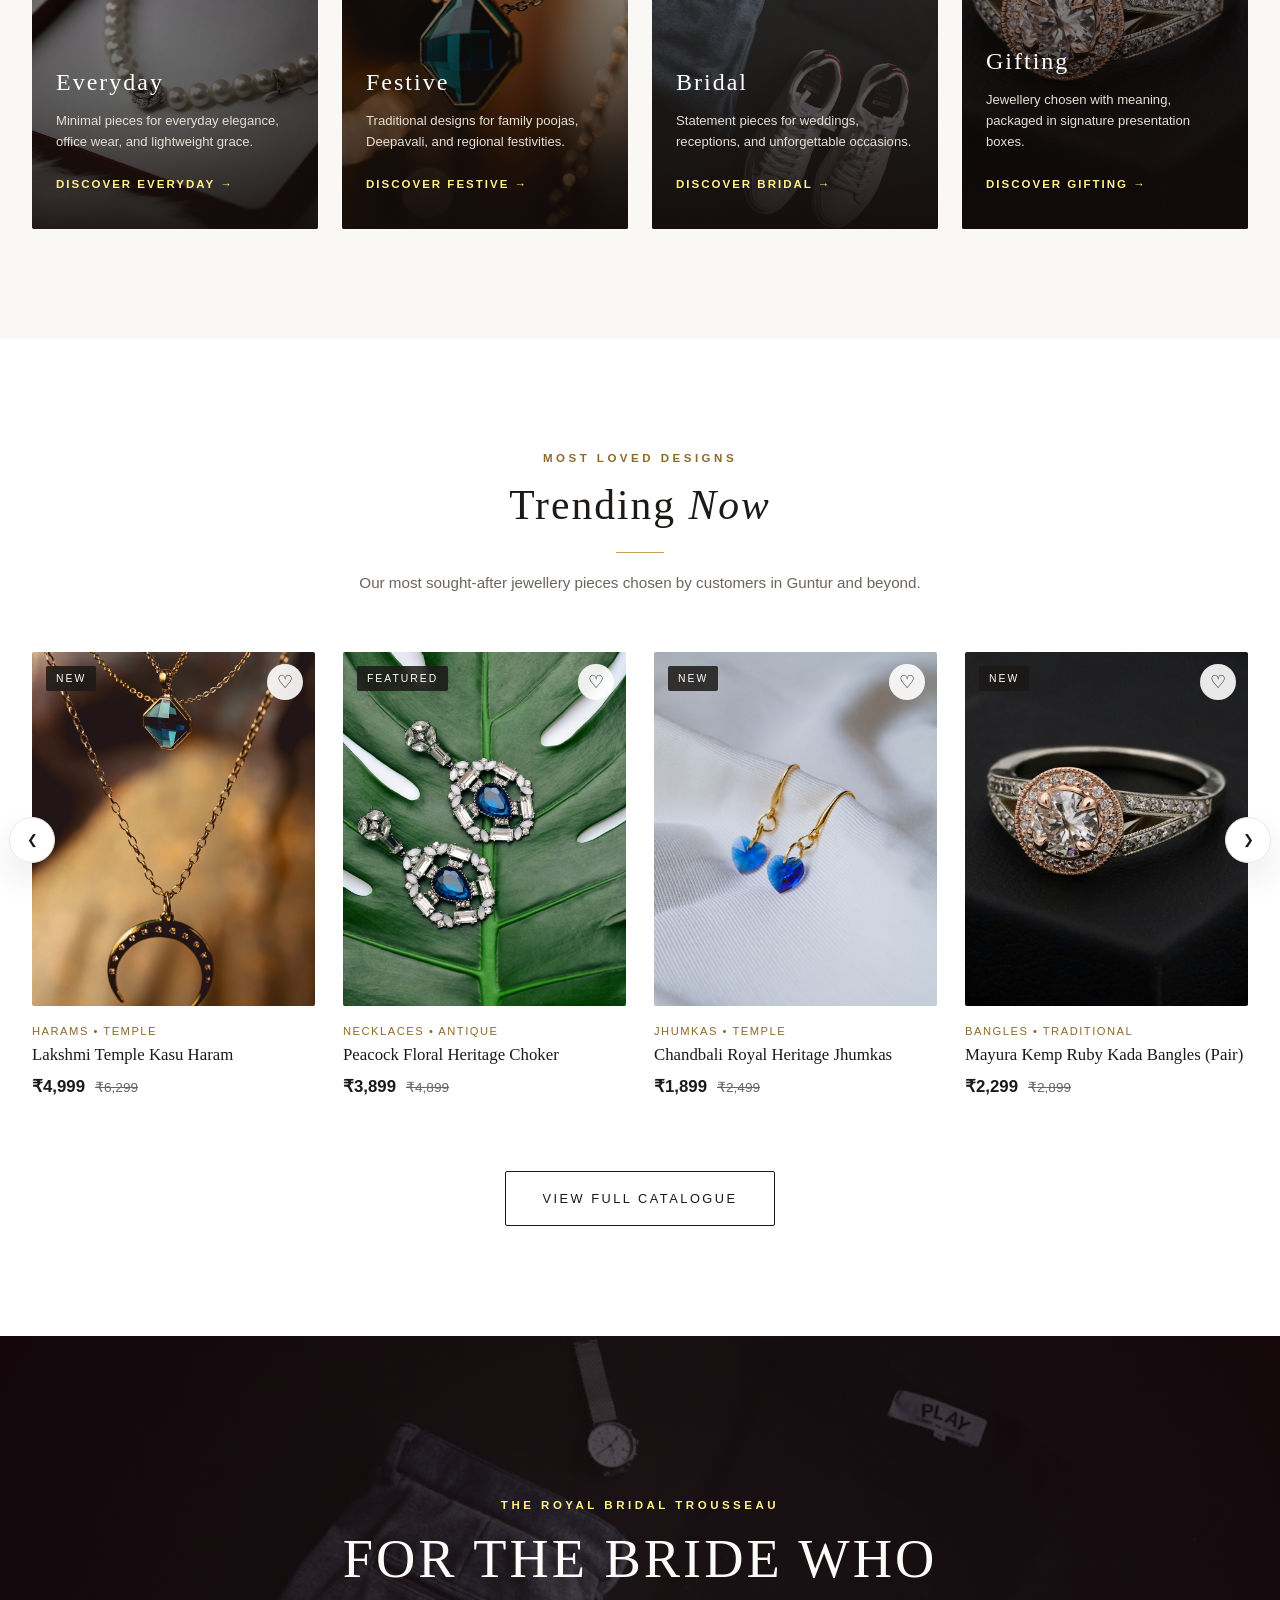
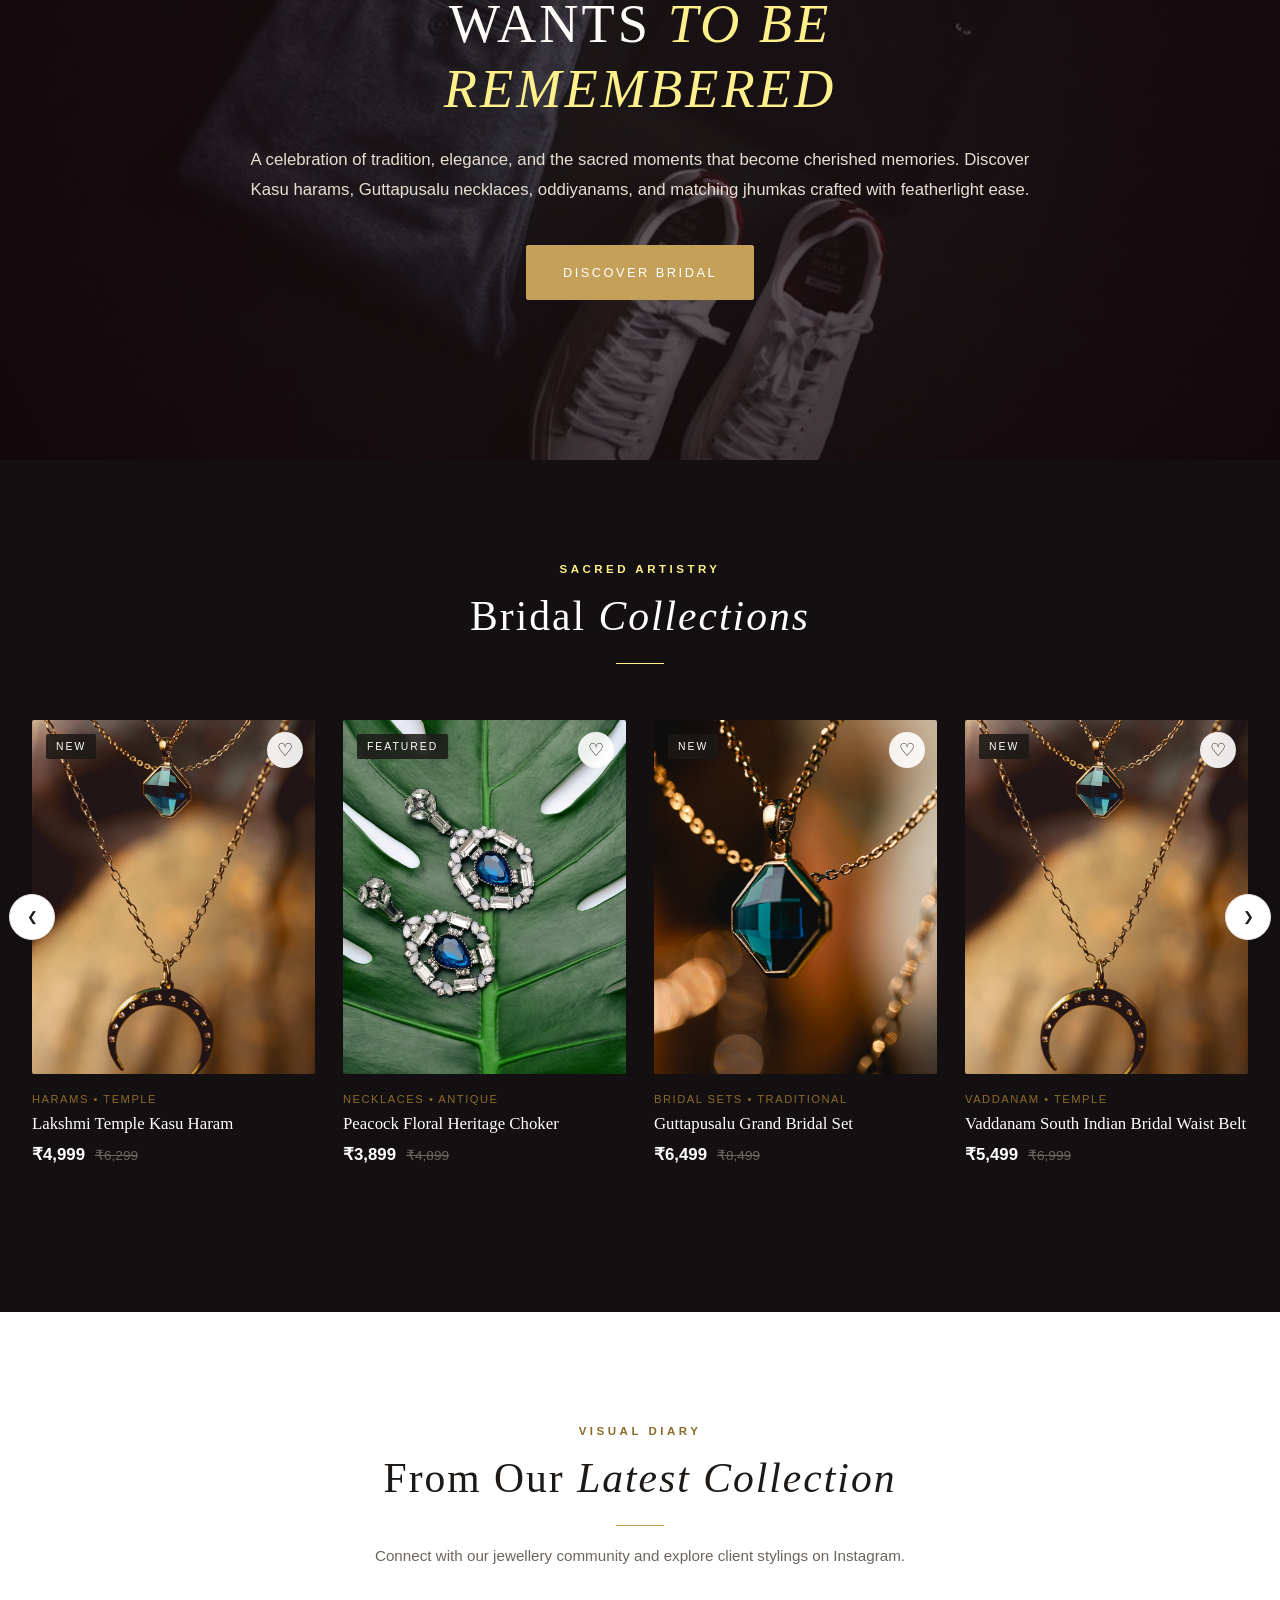
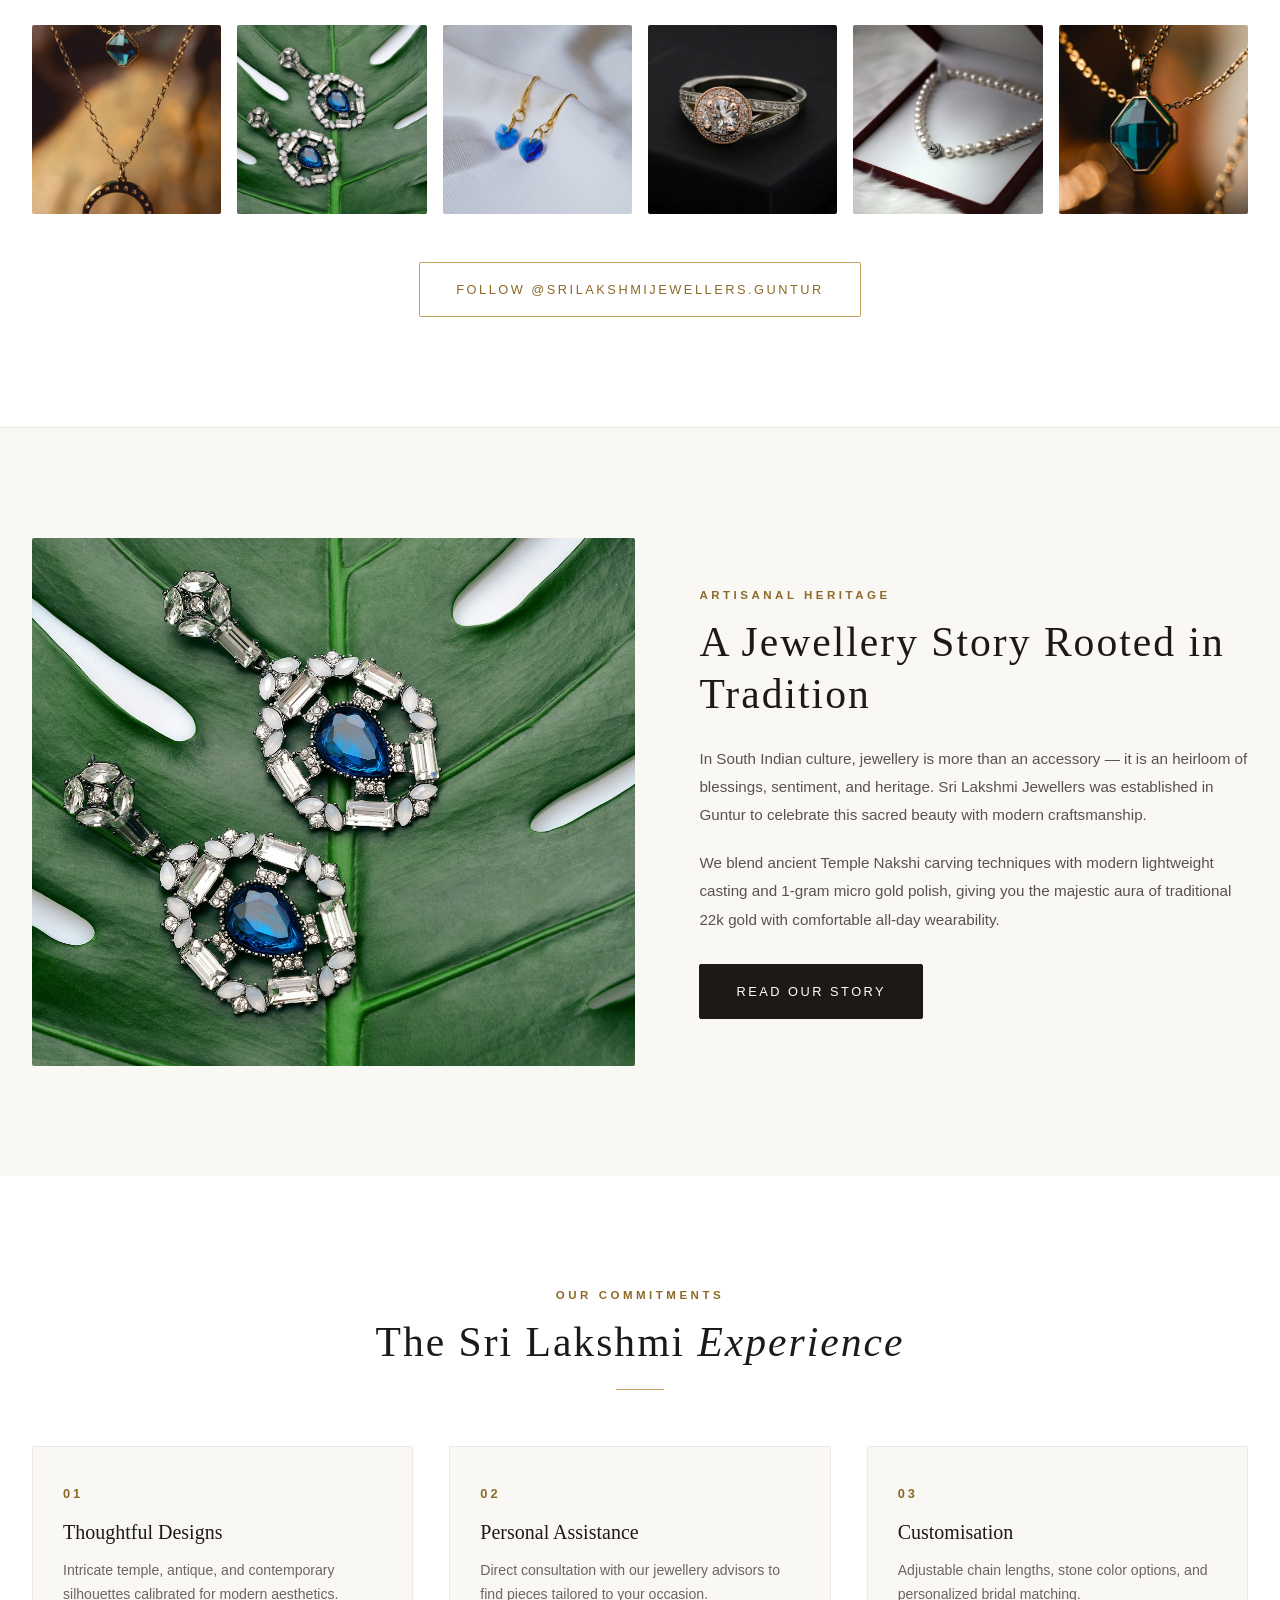
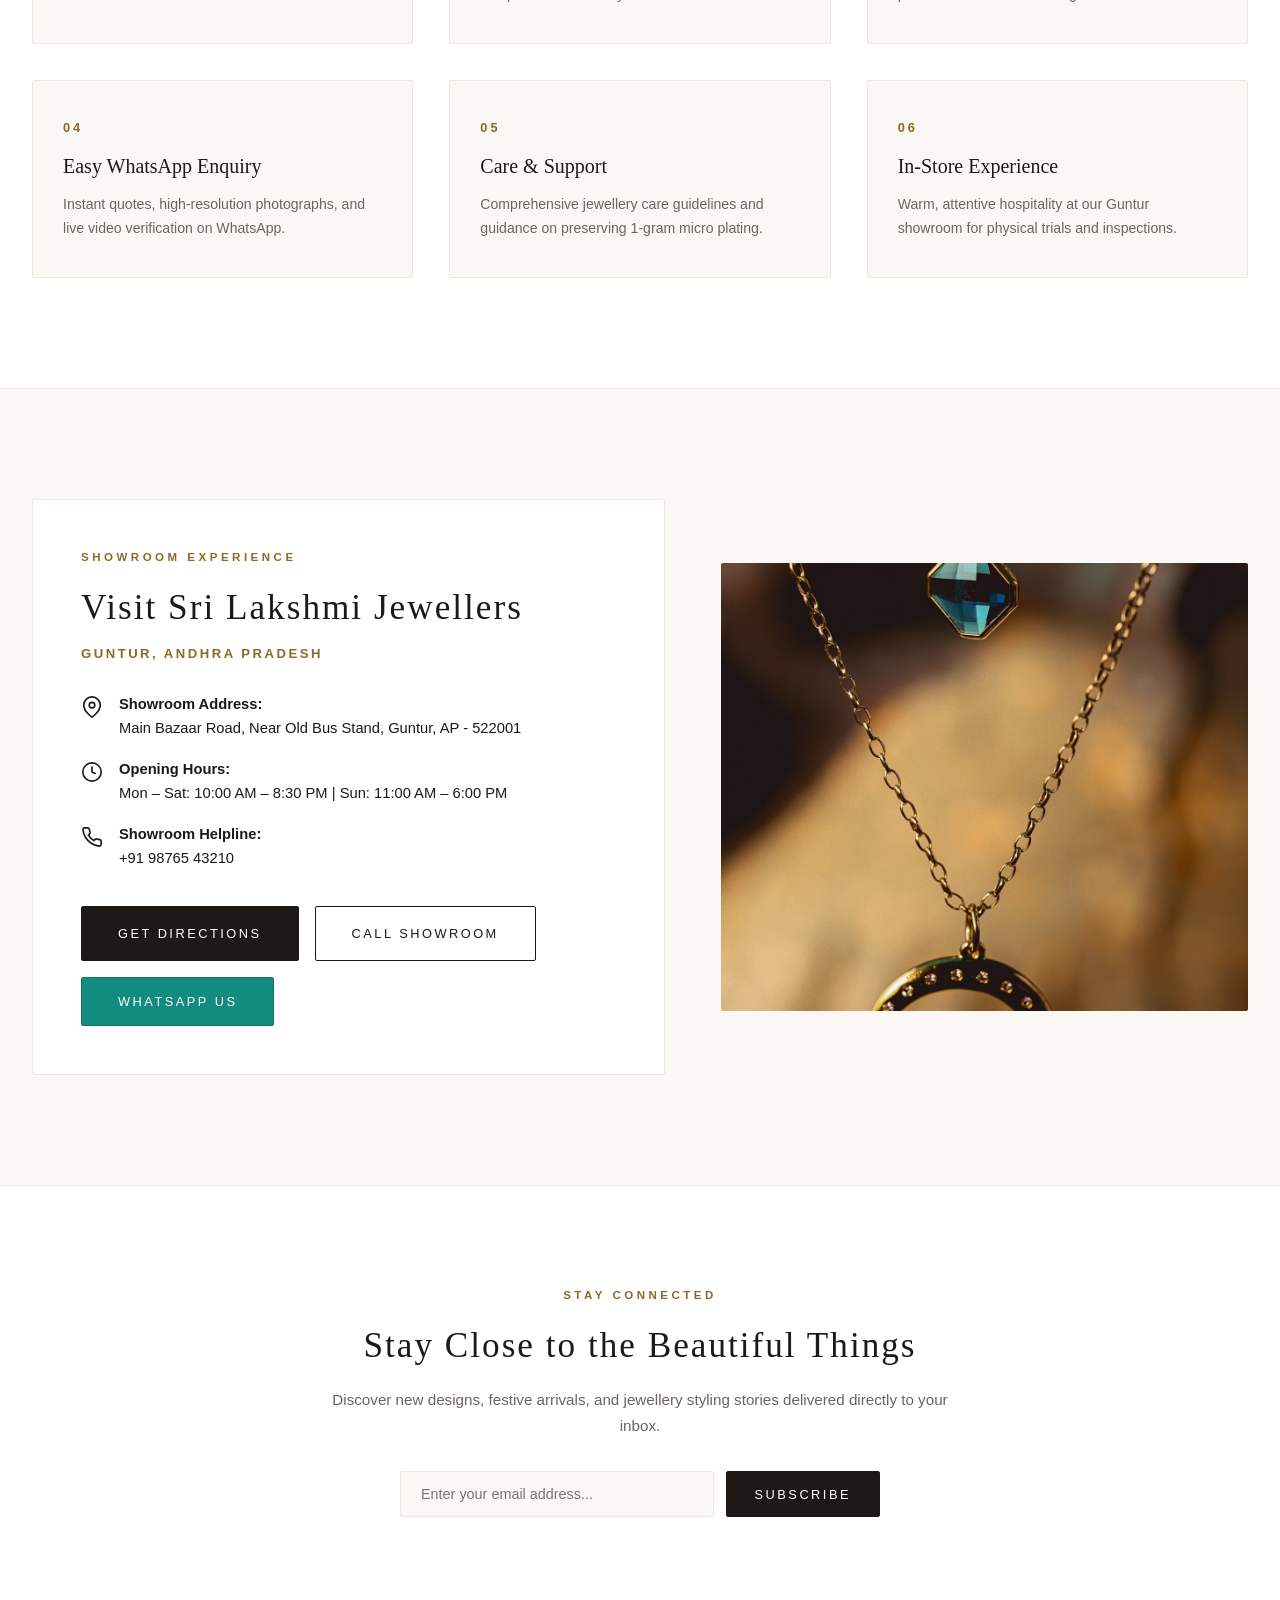
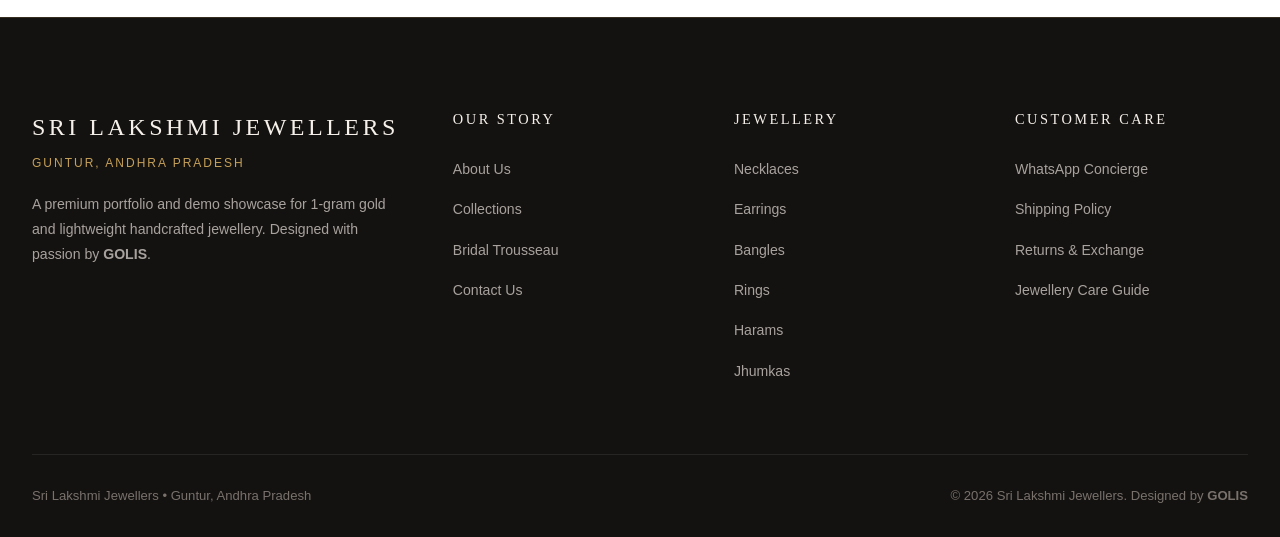
==== commit 04ea0274: "Premium hero carousel images + category/bridal image fixes - Carousel: dedicated named images (brida" ====
--- a/index.html
+++ b/index.html
@@ -546,7 +546,7 @@
                         </div>
                     </a>
                     <a href="jewellery.html?category=Bridal%20Sets" class="cat-card">
-                        <img src="images/categories/necklaces.jpg" alt="Bridal Sets" class="cat-card-img" loading="lazy">
+                        <img src="images/categories/bridal_sets.jpg" alt="Bridal Sets" class="cat-card-img" loading="lazy">
                         <div class="cat-card-overlay"></div>
                         <div class="cat-card-label">
                             <span class="cat-card-name">Bridal Sets</span>
@@ -610,7 +610,7 @@
 
                     <a href="bridal.html" class="category-editorial-tile">
                         <div class="category-tile-media">
-                            <img src="images/categories/harams.jpg" alt="Bridal Sets" loading="lazy">
+                            <img src="images/categories/bridal_sets.jpg" alt="Bridal Sets" loading="lazy">
                         </div>
                         <h3 class="category-tile-name">Bridal</h3>
                         <span class="category-tile-link">Explore the collection &rarr;</span>
@@ -651,7 +651,7 @@
                     </div>
 
                     <div class="moment-card">
-                        <img src="images/hero/everyday.jpg" alt="Bridal Jewellery" class="moment-card-bg" loading="lazy">
+                        <img src="images/categories/bridal_sets.jpg" alt="Bridal Jewellery" class="moment-card-bg" loading="lazy">
                         <div class="moment-card-overlay"></div>
                         <div class="moment-card-content">
                             <h3 class="moment-card-title">Bridal</h3>
@@ -699,7 +699,7 @@
 
         <!-- 12. Major Cinematic Bridal Story -->
         <section class="bridal-editorial-hero">
-            <img src="images/categories/necklaces.jpg" alt="Sri Lakshmi Bridal" class="bridal-editorial-bg" loading="lazy">
+            <img src="images/categories/bridal_sets.jpg" alt="Sri Lakshmi Bridal" class="bridal-editorial-bg" loading="lazy">
             <div class="bridal-editorial-overlay"></div>
             <div class="container">
                 <div class="bridal-editorial-content">
--- a/css/responsive.css
+++ b/css/responsive.css
@@ -394,12 +394,21 @@
         flex-wrap: nowrap;
     }
 
-    /* ── Chatbot ─────────────────────────────────────────── */
+    /* ── Floating WhatsApp button (right side) ───────────── */
+    .floating-whatsapp-btn {
+        bottom: calc(var(--mob-bottom-nav-h) + 14px);
+        right: 14px;
+        width: 46px;
+        height: 46px;
+        z-index: 1001;
+    }
+
+    /* ── Chatbot FAB (left of WhatsApp) ──────────────────── */
     .chatbot-fab {
-        bottom: calc(var(--mob-bottom-nav-h) + 16px);
-        right: 14px;
-        width: 48px;
-        height: 48px;
+        bottom: calc(var(--mob-bottom-nav-h) + 14px);
+        right: 68px;   /* 14px gap + 46px WA button + 8px = 68px from right edge */
+        width: 46px;
+        height: 46px;
         z-index: 1001;
     }
 
@@ -410,7 +419,7 @@
     .chatbot-window {
         width: calc(100vw - 20px);
         right: 10px;
-        bottom: calc(var(--mob-bottom-nav-h) + 70px);
+        bottom: calc(var(--mob-bottom-nav-h) + 68px);
         height: 72vh;
         max-height: calc(100dvh - 140px);
         z-index: 1001;
@@ -553,9 +562,23 @@
         font-size: clamp(1.5rem, 7.5vw, 2rem) !important;
     }
 
+    /* Override chatbot.css internal 480px rule — keep FAB left of WA button */
+    .chatbot-fab {
+        bottom: calc(var(--mob-bottom-nav-h) + 14px) !important;
+        right: 68px !important;
+        width: 46px !important;
+        height: 46px !important;
+    }
+
     .chatbot-window {
         right: 6px;
         width: calc(100vw - 12px);
+        bottom: calc(var(--mob-bottom-nav-h) + 68px) !important;
+    }
+
+    .floating-whatsapp-btn {
+        bottom: calc(var(--mob-bottom-nav-h) + 14px) !important;
+        right: 14px !important;
     }
 
     .col-product-card {
